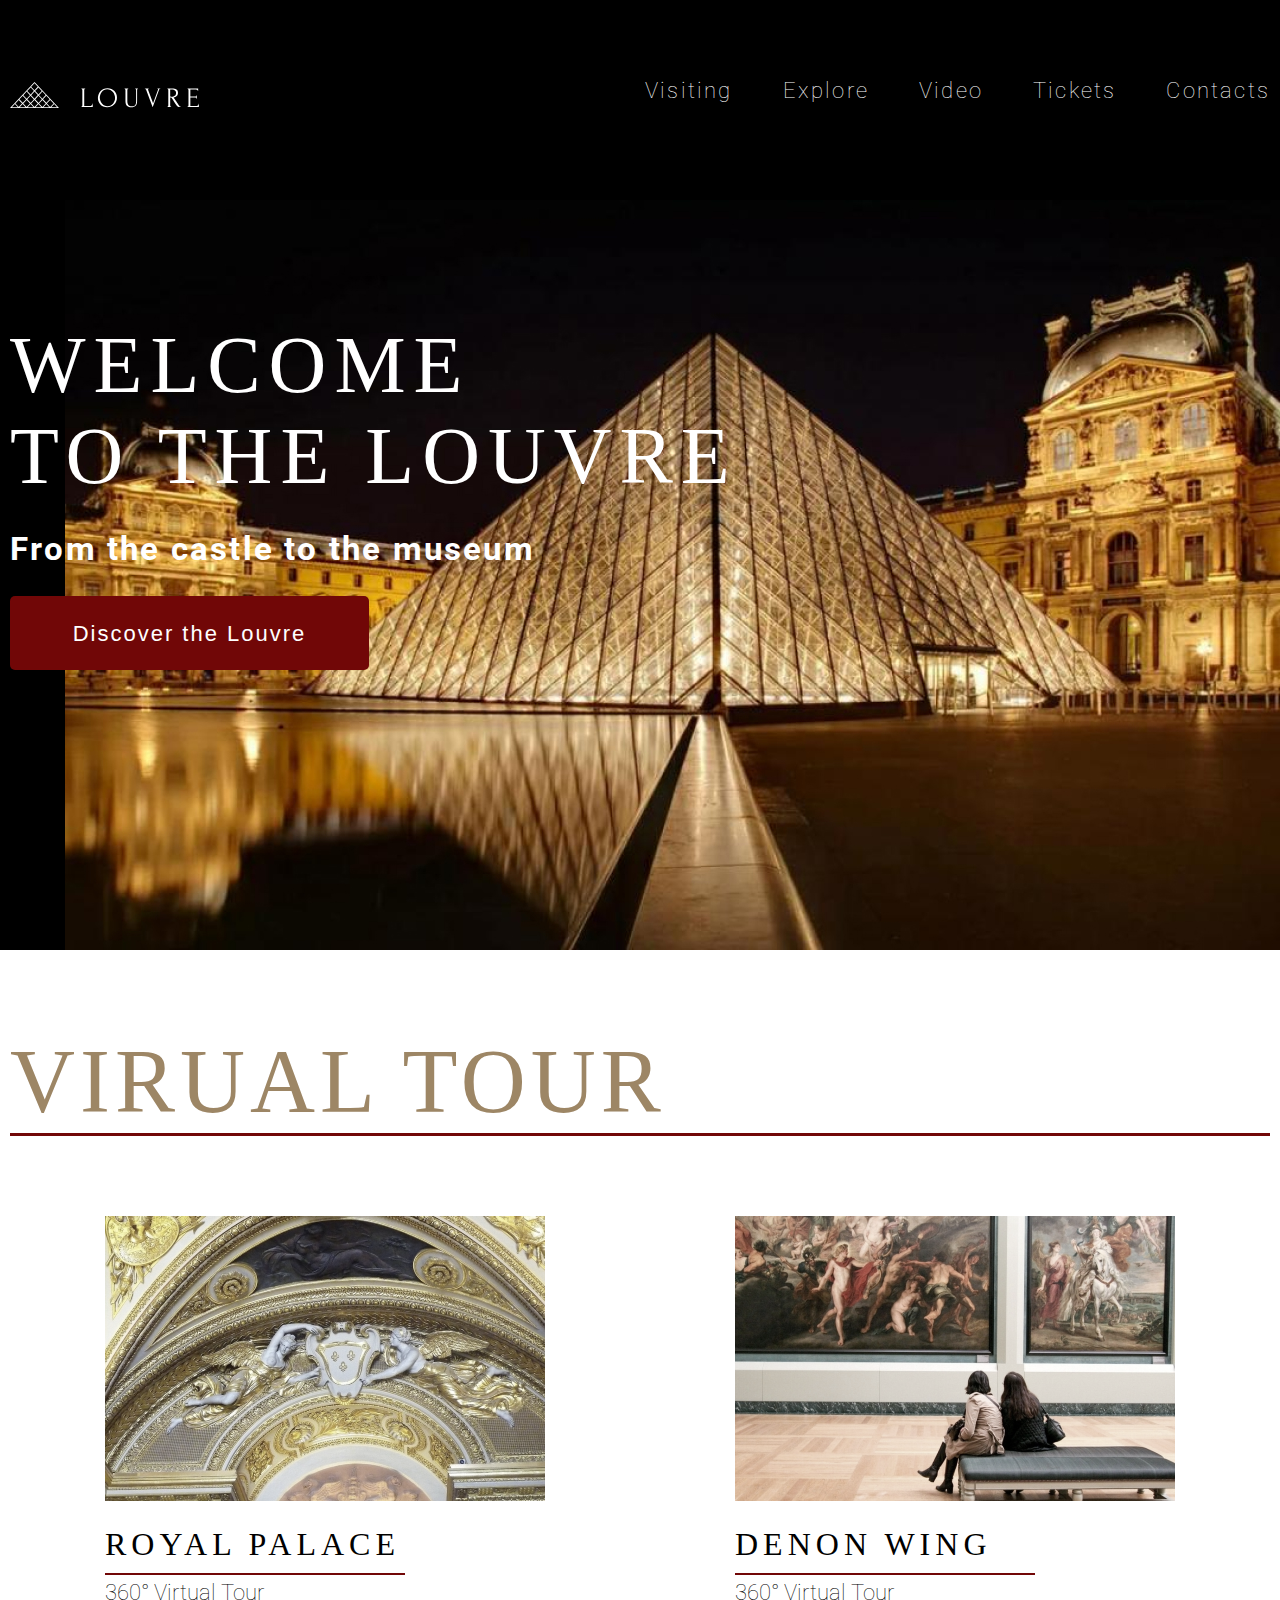
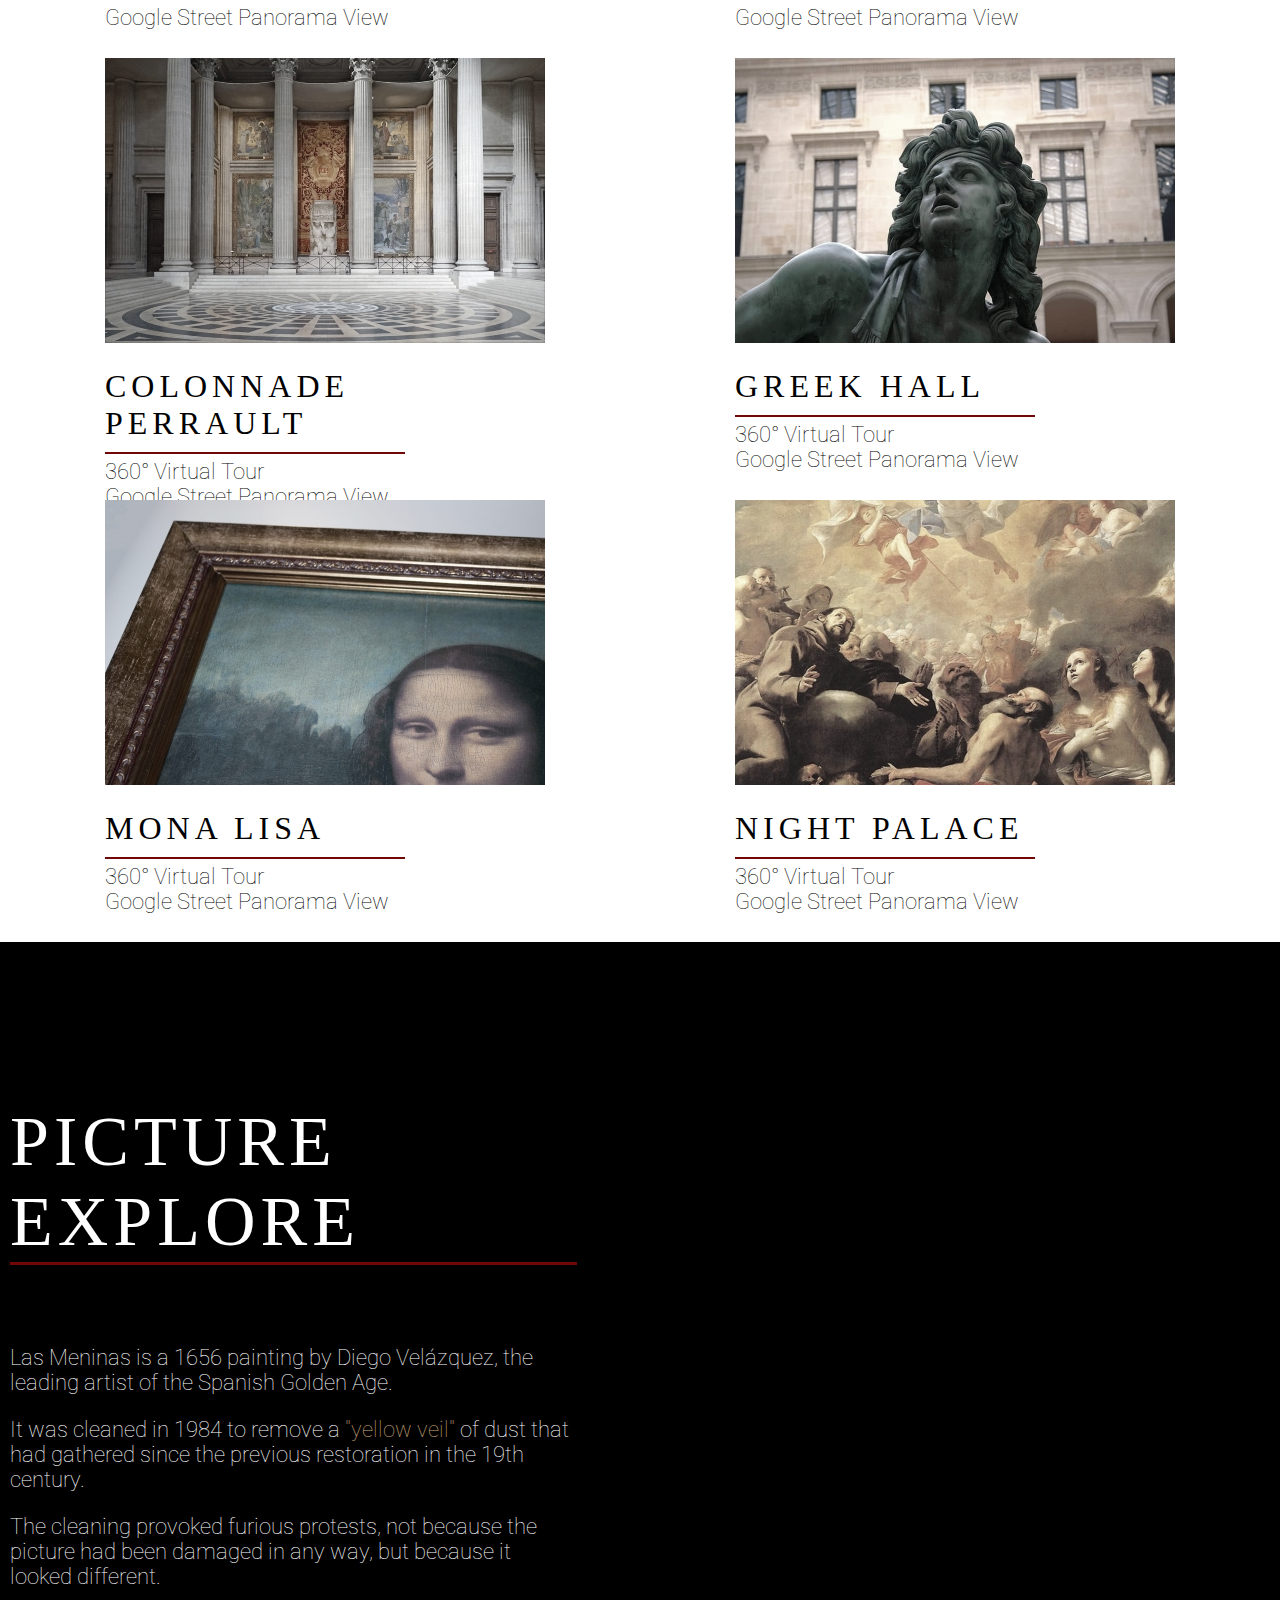
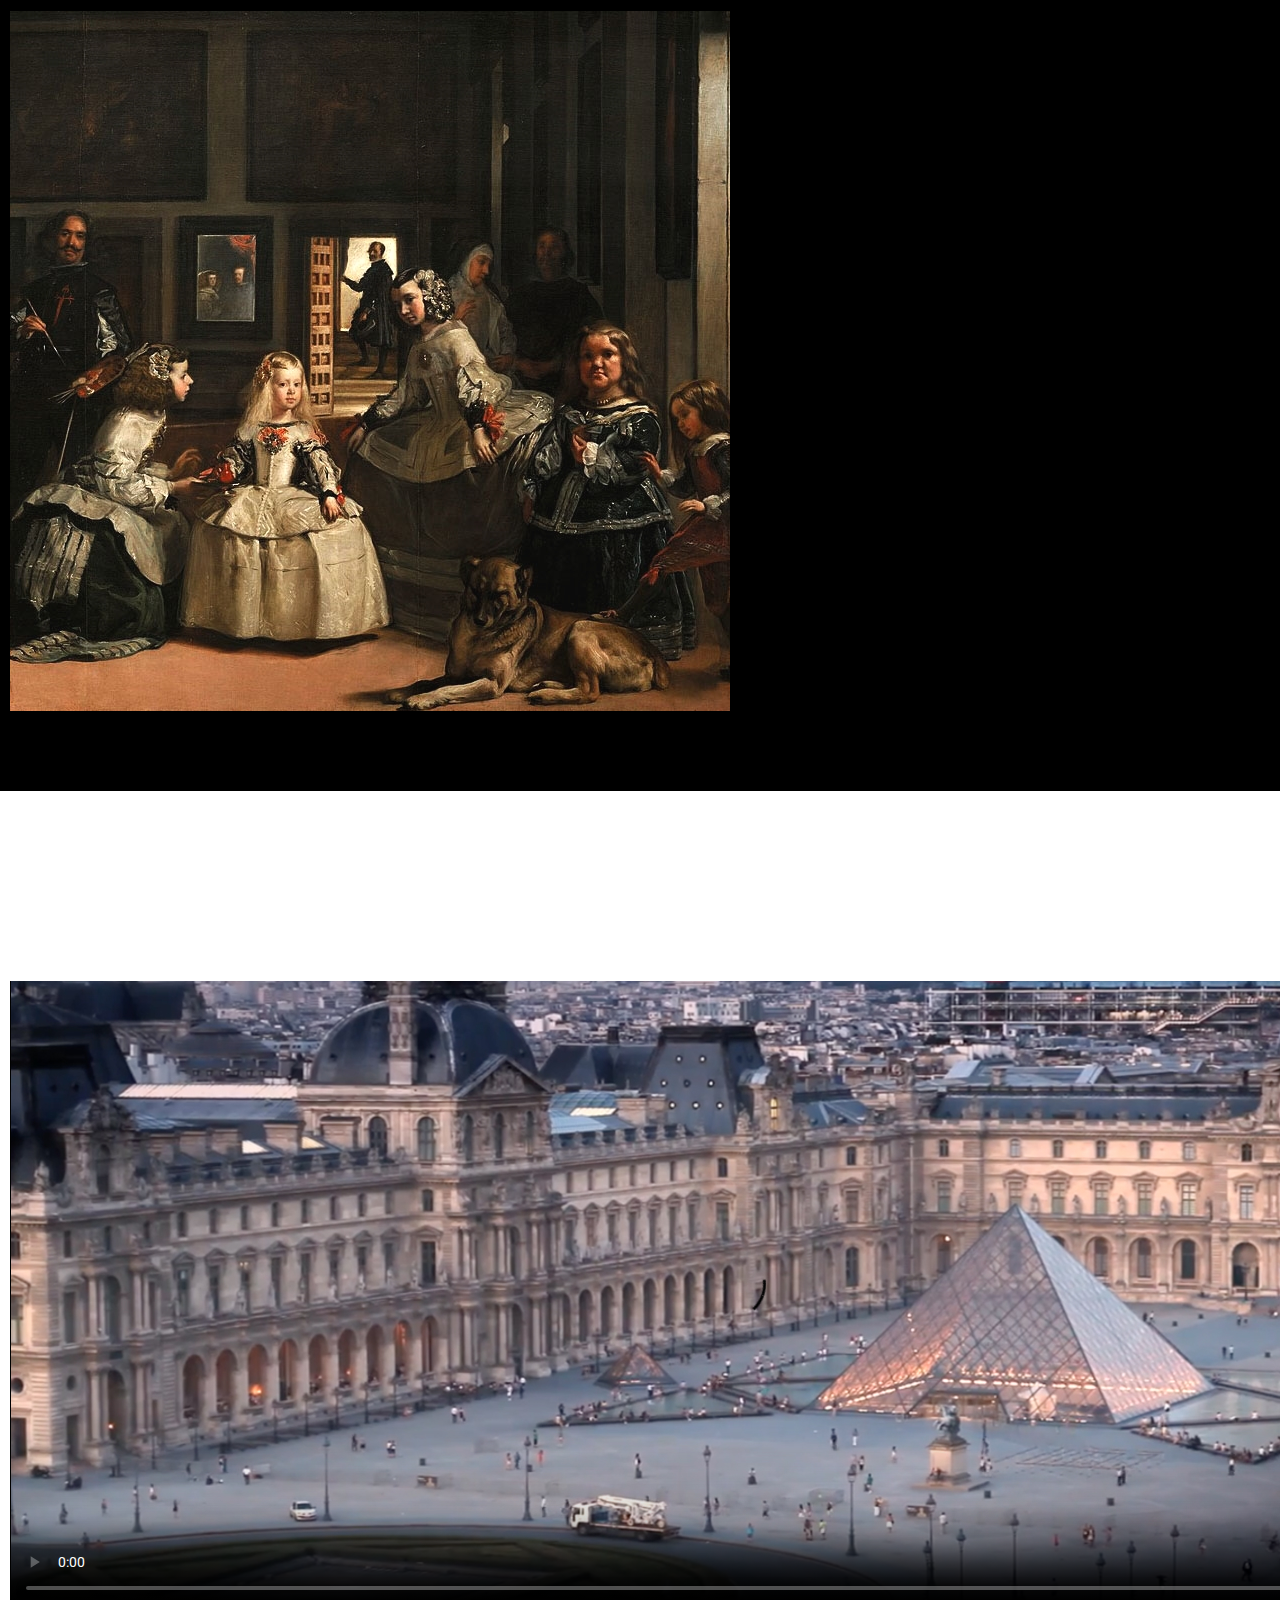
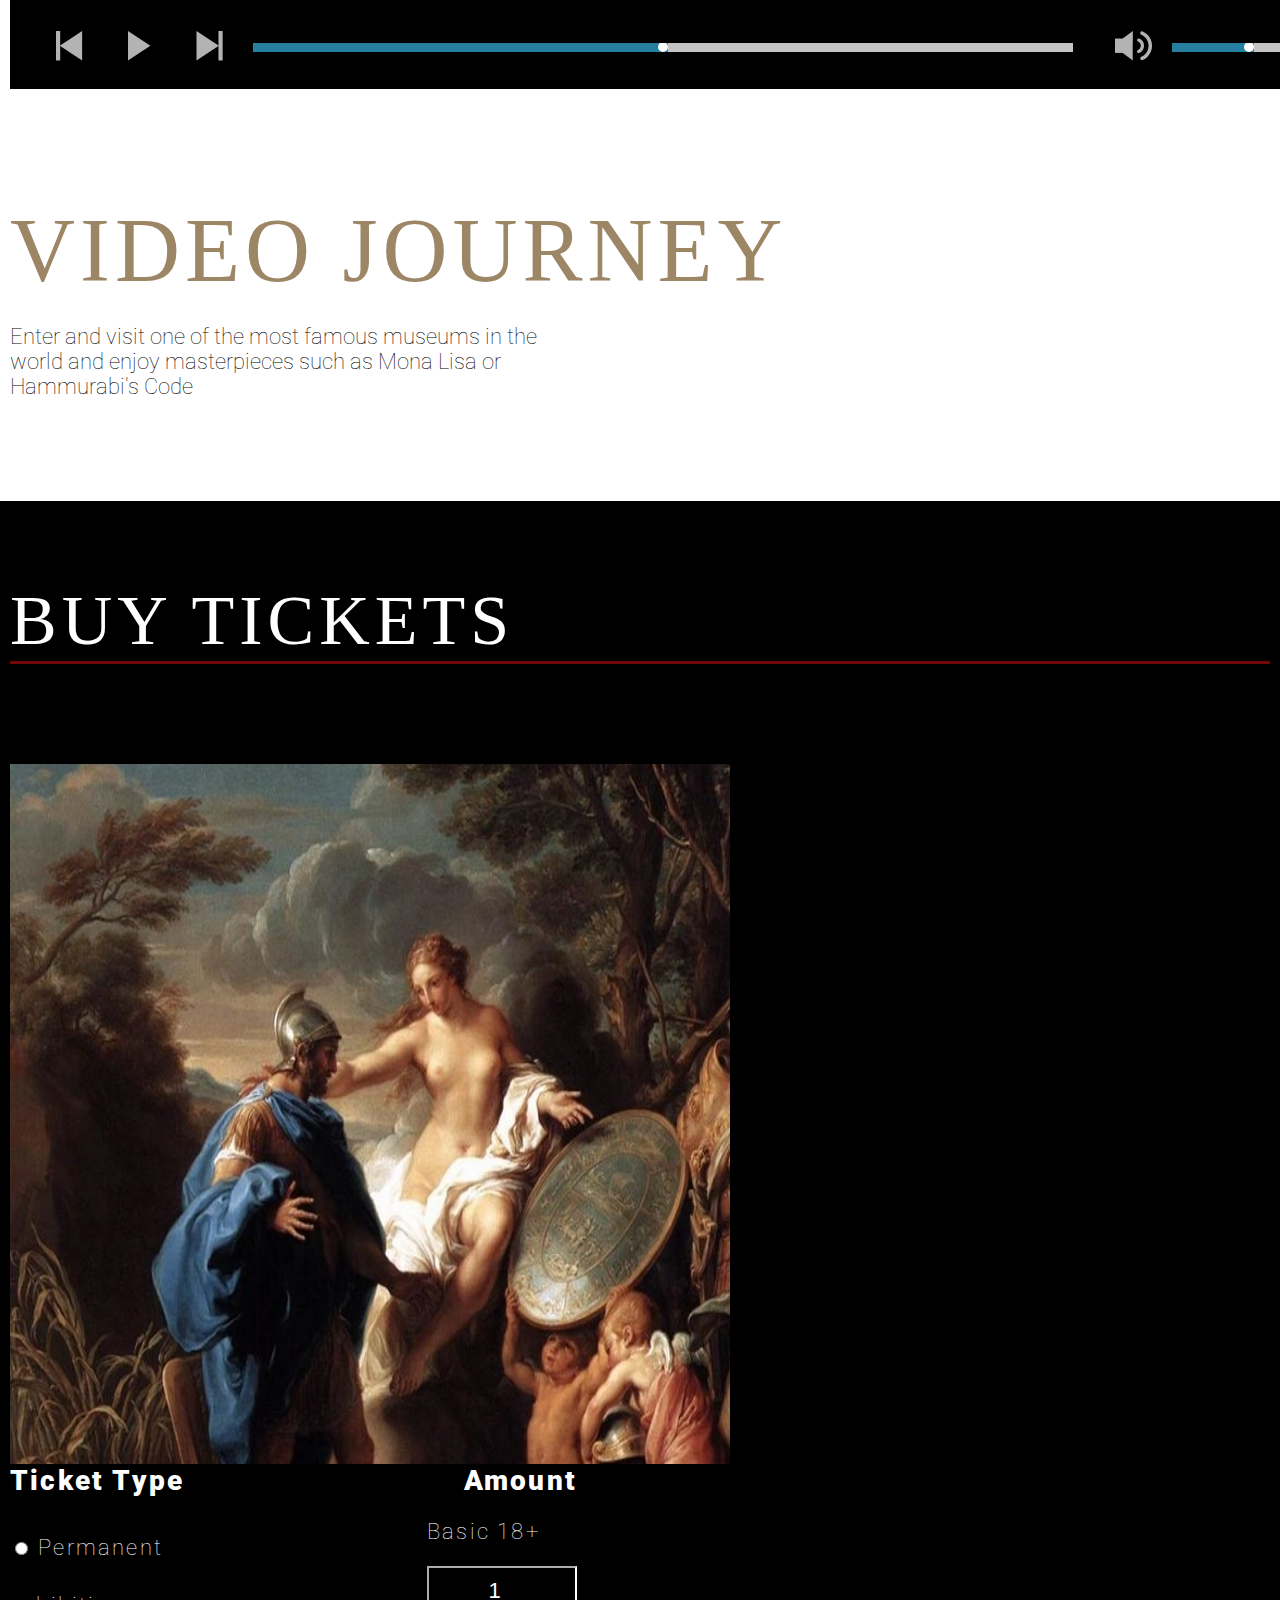
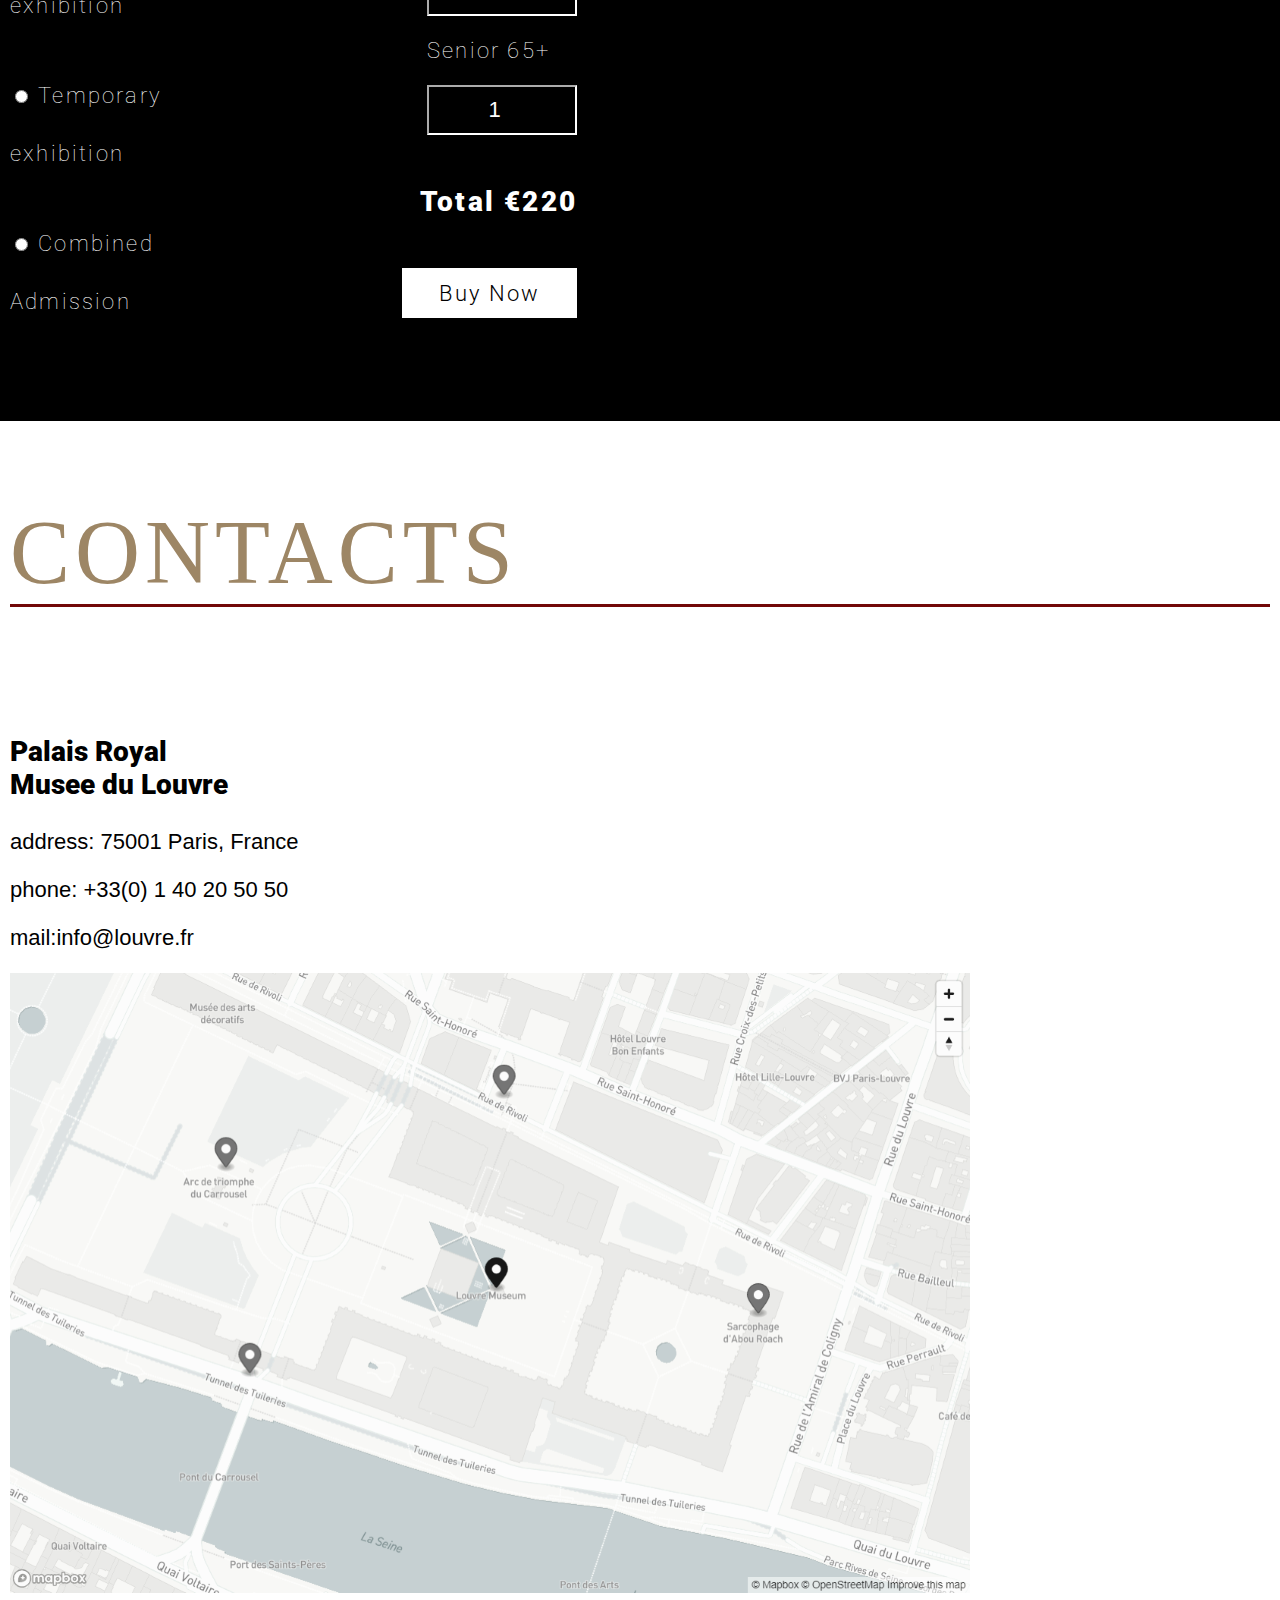
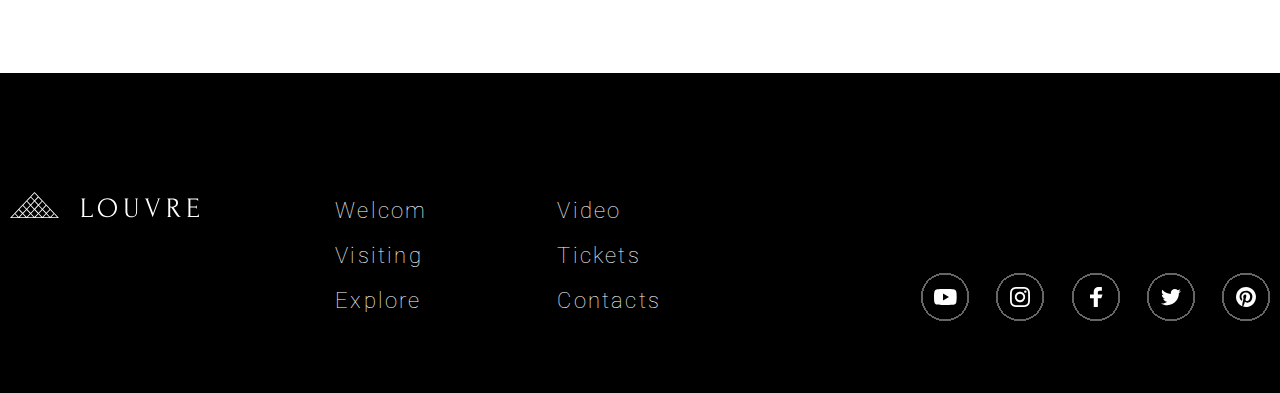
==== museum/index.html @ b45a1b7d "feat: add images, fonts" ====
<!DOCTYPE html>
<html lang="en">
<head>
    <meta charset="UTF-8">
    <meta http-equiv="X-UA-Compatible" content="IE=edge">
    <meta name="viewport" content="width=device-width, initial-scale=1.0">
    <title>Meseum</title>

    <link rel="icon" href="assets/favicon.ico">

    <link rel="stylesheet" href="style.css" />
    <link rel="preconnect" href="https://fonts.googleapis.com">
    <link rel="preconnect" href="https://fonts.gstatic.com" crossorigin>
    <link href="https://fonts.googleapis.com/css2?family=Roboto:wght@100;300;400;500;900&display=swap" rel="stylesheet">
    <link rel="preconnect" href="https://fonts.googleapis.com">
    <link rel="preconnect" href="https://fonts.gstatic.com" crossorigin>
    <link href="https://fonts.googleapis.com/css2?family=Roboto:ital,wght@0,700;1,100;1,300;1,400;1,500;1,700;1,900&display=swap" rel="stylesheet">
</head>
<body>
    <header id="header-id" class="header">
        <div class="container">
            <nav class="nav">
                <a class="navlink" href="#header-id"><img src="assets/svg/Logo.svg" alt="logo" width="195" height="50"></a>
                
                <div class="nav-in">
                    <a class="nav-link" href="#visiting-id">Visiting</a>
                    <a class="nav-link" href="#explore-id">Explore</a>
                    <a class="nav-link" href="#video-id">Video</a>
                    <a class="nav-link" href="#tickets-id">Tickets</a>
                    <a class="nav-link" href="#contacts-id">Contacts</a>
                </div>
                
            </nav>
                
            <section class="welcome">
                <h1>Welcome <br>to the louvre</h1>
                <h2>From the castle to the museum</h2>
                <a href="#visiting-id" class="welcome-btn">Discover the Louvre</a>
            </section>
        </div>
    </header>

      
    
    <section id="visiting-id" class="visiting">
        <div class="container">
            <div class="redline-wrapper">
                <h3>Virual tour</h3>
            </div>
            <div class="card-wrapper">
                <a class="card" href="#">
                    <img class="blur" src="assets/img/Rectangle1.jpg" alt="Rectangle" width="440" height="285">
                    <h4>royal palace</h4>
                    <div class="tour-wrapper">
                        <h5>360° Virtual Tour</h5>
                        <h5>Google Street Panorama View</h5>
                    </div>
                </a>

                <a class="card" href="#">
                    <img class="blur" src="assets/img/Rectangle2.jpg" alt="Rectangle" width="440" height="285">
                    <h4>Denon Wing</h4>
                    <div class="tour-wrapper">
                        <h5>360° Virtual Tour</h5>
                        <h5>Google Street Panorama View</h5>
                    </div>
                </a>

                <a class="card" href="#">
                    <img class="blur" src="assets/img/Rectangle3.jpg" alt="Rectangle" width="440" height="285">
                    <h4>Colonnade Perrault</h4>
                    <div class="tour-wrapper">
                        <h5>360° Virtual Tour</h5>
                        <h5>Google Street Panorama View</h5>
                    </div>
                </a>

                <a class="card" href="#">
                    <img class="blur" src="assets/img/Rectangle4.jpg" alt="Rectangle" width="440" height="285">
                    <h4>Greek hall</h4>
                    <div class="tour-wrapper">
                        <h5>360° Virtual Tour</h5>
                        <h5>Google Street Panorama View</h5>
                    </div>
                </a>

                <a class="card" href="#">
                    <img class="blur" src="assets/img/Rectangle5.jpg" alt="Rectangle" width="440" height="285">
                    <h4>Mona Lisa</h4>
                    <div class="tour-wrapper">
                        <h5>360° Virtual Tour</h5>
                        <h5>Google Street Panorama View</h5>
                    </div>
                </a>

                <a class="card" href="#">
                    <img class="blur" src="assets/img/Rectangle6.jpg" alt="Rectangle" width="440" height="285">
                    <h4>night palace</h4>
                    <div class="tour-wrapper">
                        <h5>360° Virtual Tour</h5>
                        <h5>Google Street Panorama View</h5>
                    </div>
                </a>
            </div>
        </div>
    </section>
    
    <section id="explore-id" class="explore">
        <h6 class="none">Picture explore</h6> 
        <div class="container">
            <div class="explore-wrapper">
                <article class="flex-el">
                    <div class="redline-wrapper">
                        <h6>Picture explore</h6>                                            
                    </div>
                    <div class="text-wrapper">
                        <p class="welcome-article size22">Las Meninas is a 1656 painting by Diego Velázquez, the leading artist of the Spanish Golden Age.</p>
                        <p class="welcome-article size22">It was cleaned in 1984 to remove a <span class="color-text">"yellow veil"</span> of dust that had gathered since the previous restoration in the 19th century.</p>
                        <p class="welcome-article size22">The cleaning provoked furious protests, not because the picture had been damaged in any way, but because it looked different.</p>                 
                    </div>    
                </article>           
                <img src="assets/img/pict1.png" alt="pict1" width="720" height="700">   
            </div>
        </div>
    </section>

    <section id="video-id" class="video">
        <div class="container">
            <div class="video-img-wrapper">
                <video class="video" src="assets/video/video.mp4" poster="assets/video/poster.png" controls></video>
                <div class="video-ctrl">
                    <button class="video-ctrl-btn"> 
                        <img  src="assets/svg/Frame-5.svg" alt="left" width="27" height="30">
                    </button>
                    <button class="video-ctrl-btn">
                        <img  src="assets/svg/Frame-6.svg" alt="play" width="23" height="30">
                    </button>
                    <button class="video-ctrl-btn">
                        <img  src="assets/svg/Frame-4.svg" alt="right" width="28" height="30">
                    </button>
                    <input type="range" id="volume1" name="volume" min="0" max="10">
                    <button class="video-ctrl-btn">
                        <img  src="assets/svg/Frame-2.svg" alt="sound" width="38" height="30">
                    </button>
                    <input type="range" id="volume2" name="volume" min="0" max="10">
                    <button class="video-ctrl-btn">
                        <img  src="assets/svg/Frame.svg" alt="fool screen" width="36" height="36">
                    </button>                    
                </div>                             
            </div>
            <div class="explore-wrapper">
                <h3>Video journey</h3>                                            
                <p class="welcome-article size22 black flex-el">Enter and visit one of the most famous museums in the world and enjoy masterpieces such as Mona Lisa or Hammurabi's Code</p>
            </div>
        </div>
    </section>
        
    <section id="tickets-id" class="tickets">
        <div class="container">
            <div class="redline-wrapper">
                <h6>Buy tickets</h6>                                            
            </div>
            <div class="explore-wrapper">
                <img src="assets/img/pict2.png" alt="pict2" width="720" height="700"> 
                <form class="flex-el ti-wrapper">
                    <div class="flex-el">
                        <p class="ti-title">Ticket Type</p>
                         
                        <p class="radio"><input type="radio" name="tkt" id="perm">
                        <label for="perm">Permanent exhibition</label></p>
                            
                        <p class="radio"><input type="radio" name="tkt" id="temp">
                        <label for="temp">Temporary exhibition</label></p>

                        <p class="radio"><input type="radio" name="tkt" id="comby">
                        <label for="comby">Combined Admission</label></p>
                    </div> 
                    <div>
                        <p class="ti-title-amount">Amount</p>
                        <div class="box-wrapper">
                            <div class="box-cont">
                                <p class="age">Basic 18+</p>
                                <p><input class="input-number" type="number" name="num1" min="1"  value="1"></p>
                                <p class="age"> Senior 65+</p>
                                <p><input class="input-number" type="number" name="num2" min="1"  value="1"></p>
                            </div>
                        </div>
                        <p class="ti-title-total">Total €220</p>
                        
                        <a class="buy-btn">Buy Now</a>
                    </div>                     
                </form> 
            </div>
        </div>
    </section>
        
    <section id="contacts-id" class="contacts">
        <div class="container">
            <div class="redline-wrapper">
                <h3>Contacts</h3>
            </div>
            <div class="explore-wrapper">
                <div class="address">                                   
                    <pre class="address-title">Palais Royal
Musee du Louvre</pre>
                    <p class="address-text">address: 75001 Paris, France</p>
                    <p class="address-text">phone: +33(0) 1 40 20 50 50</p>
                    <p class="address-text">mail:info@louvre.fr</p>
                </div>  
                <img src="assets/img/map.png" alt="map" width="960" height="620"> 
            </div>
        </div>
    </section>

    <footer class="footer">
        <div class="container">
            <nav class="footer-flex">
                
                <a class="navlink" href="#header-id"><img src="assets/svg/Logo.svg" alt="logo"></a>
                
                <div class="nav-footer">
                    <a class="nav-link" href="#header-id">Welcom</a>
                    <a class="nav-link" href="#visiting-id">Visiting</a>
                    <a class="nav-link" href="#explore-id">Explore</a>
                </div>
                <div class="nav-footer">
                    <a class="nav-link" href="#video-id">Video</a>
                    <a class="nav-link" href="#tickets-id">Tickets</a>
                    <a class="nav-link" href="#contacts-id">Contacts</a>
                </div>
                <div class="social">
                    <a class="soсial-img" href="#"><img src="assets/svg/Youtube.svg" alt="Youtube"> 
                        <div class="golden"></div></a>
                    <a class="soсial-img" href="#"><img src="assets/svg/Instagram.svg" alt="Instagram">
                        <div class="golden"></div></a>
                    <a class="soсial-img" href="#"><img src="assets/svg/Facebook.svg" alt="Facebook">
                        <div class="golden"></div></a>
                    <a class="soсial-img" href="#"><img src="assets/svg/Twitter.svg" alt="Twitter">
                        <div class="golden"></div></a>
                    <a class="soсial-img" href="#"><img src="assets/svg/Pinterest.svg" alt="Pinterest">
                        <div class="golden"></div></a>
                </div>
            </nav>
        </div>
    </footer>
</body>
</html>
---- museum/style.css ----
* {
    box-sizing: border-box;
    scroll-behavior: smooth;
}

body{    
    max-width: 1920px;
    font-family: 'Roboto', arial;
    font-weight: 100;
    font-size: 22px;
    margin: 0 auto;
    letter-spacing: 0.1em;
}
.header{
    height: 950px;
    text-align: center;
    background-color: black;
    background-image: url(assets/img/background.jpg);
    background-position: right bottom;
    background-repeat: no-repeat;
    color: rgb(255, 255, 255);      
}
.container{
    max-width: 1440px;
    margin: 0px auto;
    padding: 0px 10px;
}
.nav {
    height: 200px;
    display: flex;
    flex-wrap: wrap;
    justify-content: space-between;
    align-items: center;
    background-color: black;
}
.nav-in {
    max-width: 720px;
    display: flex;
    flex-wrap: wrap;
    justify-content: space-between;    
}
.nav-link {
    text-decoration: none;
    font-family: 'Roboto', cursive;
    font-weight: 100;
    font-size: 22px;
    color:white;
    padding-bottom: 20px;
    padding-left: 50px;
}
.nav-link:hover, .nav-link:active {
    color:#9D8665;
}
.welcome{
    text-align: left;
    margin-top: 120px;
}
h1 {
    font-family: 'Forum', cursive;
    text-transform: uppercase;
    font-size: 80px;
    font-weight: 100;
    margin: 0;
    letter-spacing: 0.1em;
}
.h2{
    margin: 20px 0px 70px 0px;
    font-family: 'Roboto';
    font-weight: bolder ;
    font-size: 28px;
    
}
.welcome-btn{
    display: block;
    width: 359px;
    height: 74px;
    padding-top: 25px;
    background-color: #710707;
    border-radius: 5px;
    text-decoration: none;
    text-align: center;
    font-family: 'Roboto Thin', arial;
    font-weight: 100;
    font-size: 22px;
    color:white;
    letter-spacing: 2px;
}
.welcome-btn, .buy-btn, .card {
    transition: all 0.6s linear;
}
.welcome-btn:hover, .buy-btn:hover {
    background-color: #9D8665;
    cursor: pointer;
    transform: scale(1.05);
}

.visiting, .video, .contacts{
    padding-top: 80px;
    background-color: #fff;
}
.redline-wrapper{
    margin-bottom: 20px;
    border-bottom: solid #710707 3px;
}
h3 {
    font-family: 'Forum', cursive;
    text-transform: uppercase;
    font-size: 90px;
    font-weight: 100;
    margin: 0;
    letter-spacing: 5px;
    color:#9D8665;
 }

.card-wrapper{
    width: 100%;
    margin-top: 80px;
    display: flex;
    flex-wrap: wrap;
    justify-content: space-around;
    align-items: center;
}
.card{
    display: block;
    width: 440px;
    height: 422px;
    margin-bottom: 20px;
    text-decoration: none;
    
}
.card:hover .tour-wrapper{
    width: 100%;
}
.blur{
    filter: grayscale(.5);
}
.card:hover .blur{
    filter: grayscale(0);
}
h4{
    font-family: 'Forum', cursive;
    font-weight: 100;
    text-transform: uppercase;
    font-size: 32px;
    margin: 0;
    padding-top: 20px;
    padding-bottom: 10px;
    letter-spacing: 5px;
    color:#000000;
}
.tour-wrapper{
    width: 300px;
    border-top: solid #710707 2px;
    padding-top: 5px;
    transition: all 1s linear;
}
h5{
    font-family: 'Roboto', cursive;
    font-weight: 100;
    font-size: 22px;
    margin: 0;
    letter-spacing: 0px;
    color: black;
}
.explore, .tickets, .footer{
    padding-top: 80px;
    background: black;
    color: white;
}
.explore-wrapper{
    width: 100%;
    padding-top: 80px;
    padding-bottom: 80px;
    display: flex;
    flex-wrap: wrap;
    justify-content: space-between;
    align-items: flex-start;    
}
h6 {
    font-family: 'Forum', cursive;
    text-transform: uppercase;
    font-size: 70px;
    font-weight: 100;
    margin: 0;
    letter-spacing: 5px;
    color:white;
    }
.none{
    display: none;
}
.flex-el{
    width: 45%;
}
.text-wrapper{
    margin-top: 80px;
}
.color-text{
    color:#CAAA7D;
}
.size22{
    font-size: 22px;
    letter-spacing: 0;
}
.black{
    color: black;
}
.video-img-wrapper{
    padding: 30px 0px;
}
.video-ctrl{
    display: flex;
    flex-wrap: wrap;
    justify-content: space-between;
    align-items: center;
    padding: 0px 40px;
    width: 1440px;
    height: 84px;
    margin-top:-10px;
    
    background-color: black;    
}
.video-ctrl-btn{
    background-color: black;
    border-width: 0;
    opacity: 100%;
    transition: all 0.4s linear;
}
.video-ctrl-btn:hover{
    opacity: 60%;
}
.video-ctrl-btn:active{
    opacity: 30%;
}
#volume1 {
    width: 820px;
    margin-left: -10px;
}
#volume2 {
    width: 155px;
    margin-left: -20px;
}
.input-number {
    width: 150px;
    height: 50px;
    display: inline-block;
    text-align:  center;
    appearance: auto;
    color: white;
    background-color: inherit;
    cursor: text;
    margin: 0em;
    font: 400 22px Arial;
    padding: 1px 2px;
    border-width: 2px;
    
    border-color: rgb(255, 255, 255);
    border-image: initial;
}
.ti-title{
    text-align: left;
    font-weight: 900;
    font-size: 28px;
    margin:0;
}
.ti-wrapper{
    
    display: flex;
    flex-wrap: wrap;
    justify-content: space-between;
    align-items: flex-start;    
}

.radio{
    color: white;
    font-family: 'Roboto', arial;
    font-weight: 100;
    font-size: 22px;
    margin-bottom: 10px;
    display: inline-block;
	border-radius: 20px;
	position: relative;
	
	line-height: 58px;
	user-select: none;
}
.ti-title-amount{
    text-align: right;
    font-weight: 900;
    font-size: 28px;
    margin:0;     
}
.box-wrapper{
    padding-left:25px;
}
.box-cont{
    text-align: left;
    width: 150px;
    margin: 0;
}
.age{
    font-family: 'Roboto', arial;
    font-weight: 100;
    font-size: 22px;
}
.box-ti{
    border:rgb(255, 255, 255) solid 2px;
    display: flex;
    flex-wrap: wrap;
    justify-content: space-between;
    align-items: baseline; 
}
.boldy{
    padding: 5px 10px;
    font-family: 'Roboto', arial;
    font-weight: 200;
    font-size: 32px;
}
.thin1{
    padding: 5px 10px;
    font-family: 'Roboto', arial;
    font-weight: 100;
    font-size: 22px;
}
.buy-btn{
    display: inline-block;
    width: 175px;
    height: 50px;
    background-color: white;
    text-align: center;
    padding-top: 13px;
    font-family: 'Roboto', arial;
    font-weight: 300;
    font-size: 22px;
    color:black;
}
.ti-title-total{
    text-align: right;
    font-weight: 900;
    font-size: 28px;
    margin: 50px 0px;
}
.address{
    width: 30%;
}
.address-title{
    font-family: 'Roboto', arial;
    font-weight: 900;
    font-size: 28px;
    letter-spacing: 0;
    
}
.address-text{
    font-family: 'Roboto light', arial;
    font-weight: 200;
    font-size: 22px;
    letter-spacing: 0;
}
.footer-flex{
    padding: 30px 0px 60px;
    display: flex;
    flex-wrap: wrap;
    justify-content: space-between;    
}
.nav-footer {
    display: flex;
    flex-wrap: wrap;
    flex-direction: column;
    padding-top: 15px;  
    scroll-behavior: smooth;    
}
.social{
    padding-top: 90px; 
    padding-left: 160px;  
    margin-bottom: 0; 
}
.soсial-img{
    display: inline-block;
    position: relative;
    padding-left: 20px;
    margin-bottom: 0; 
}


.golden{
    position: absolute;
    top: 0;
    right:0;
    width: 48px;
    height: 48px;
    border-radius: 24px;
    background-color:#ffd700;
    z-index: 999;
    display: none;
}
.soсial-img:hover .golden{
    display: block;
    opacity: 0.2;
}
 

/*input type="range" design*/
input[type='range'] {                /*цвет непройдено*/           
    overflow: hidden;
    width: 80px;
    appearance: none;
    background-color: #C4C4C4;
  }
input[type='range']::-webkit-slider-runnable-track { /*высота полосы прокрутки*/
    height: 10px;
    appearance: none;
    margin-top: -1px;
  }
input[type='range']::-webkit-slider-thumb {
    width: 10px;
    appearance: none;
    height: 10px;
    border-radius: 5px;
    cursor: ew-resize;
    background: #ffffff;                    /*точка*/
    box-shadow: -410px 0 0 410px #24809E;   /*хвост точки половина длины полосы устанавивается*/
  }
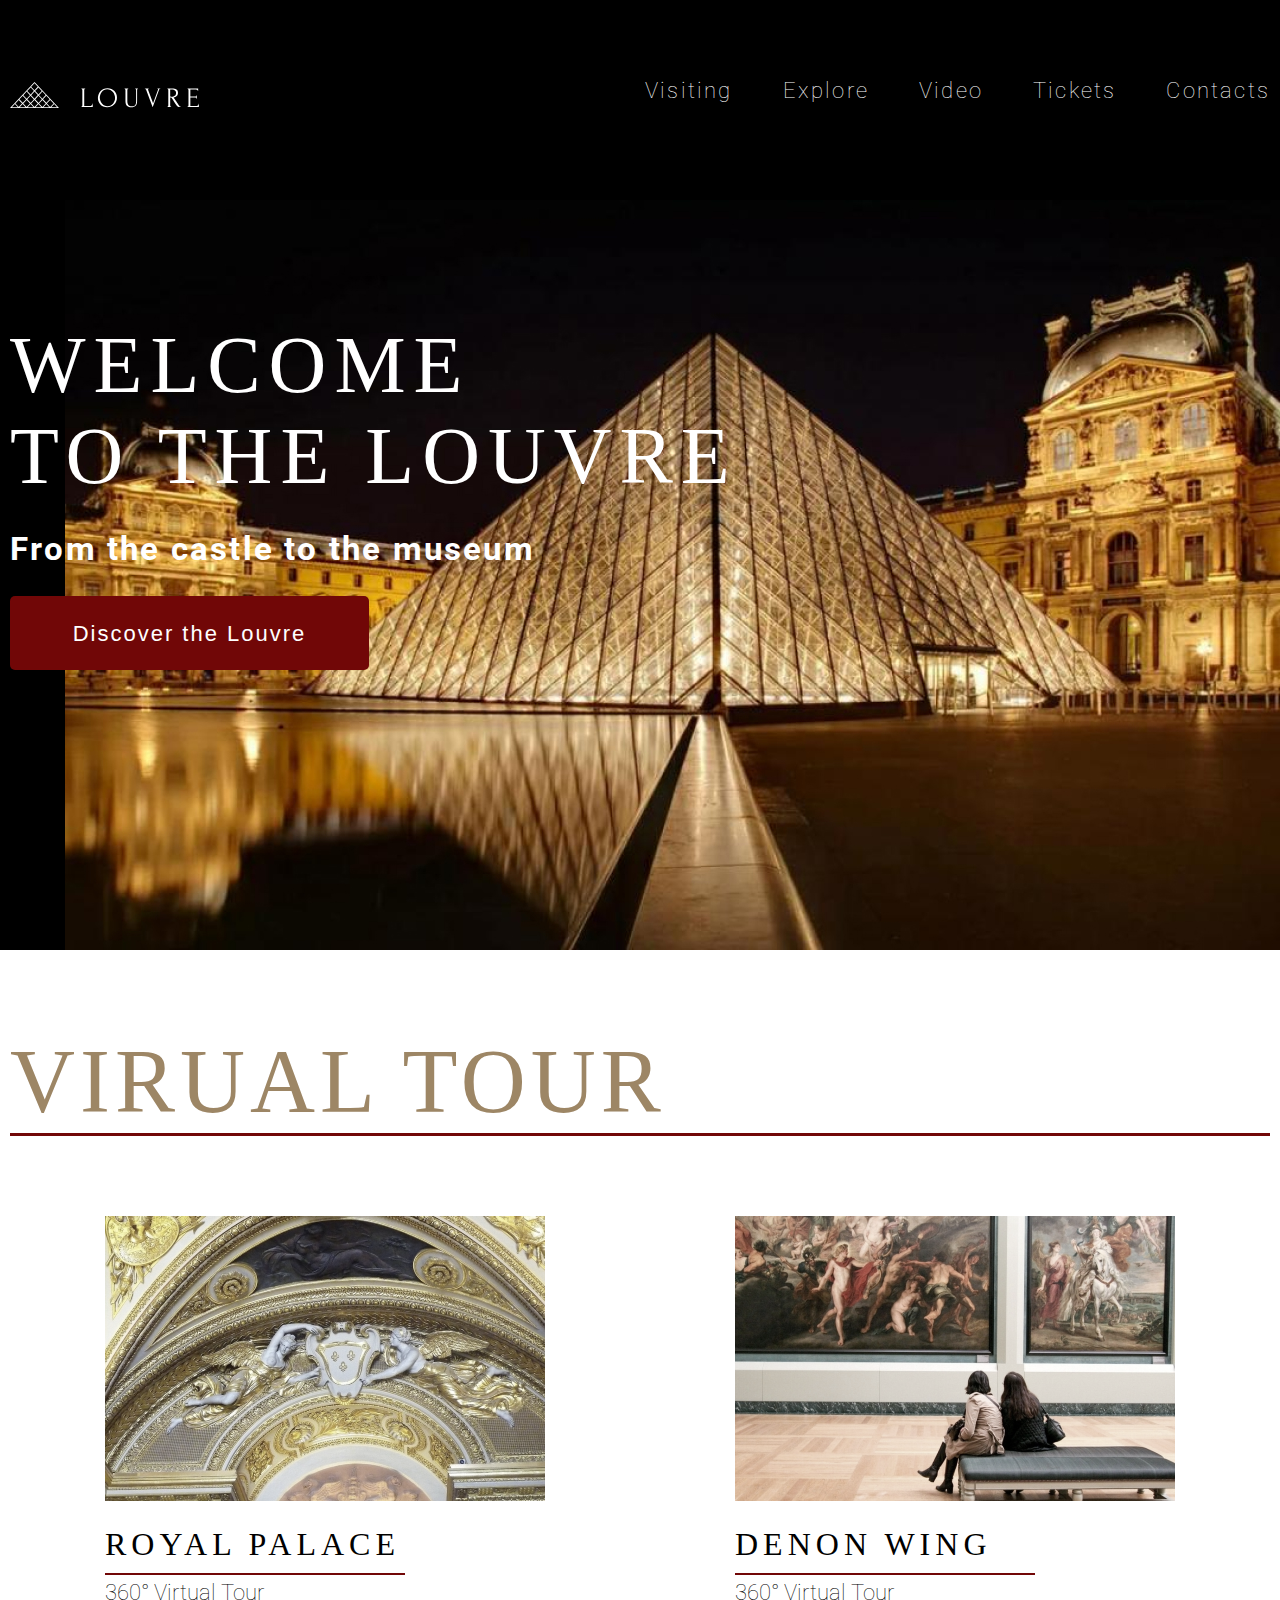
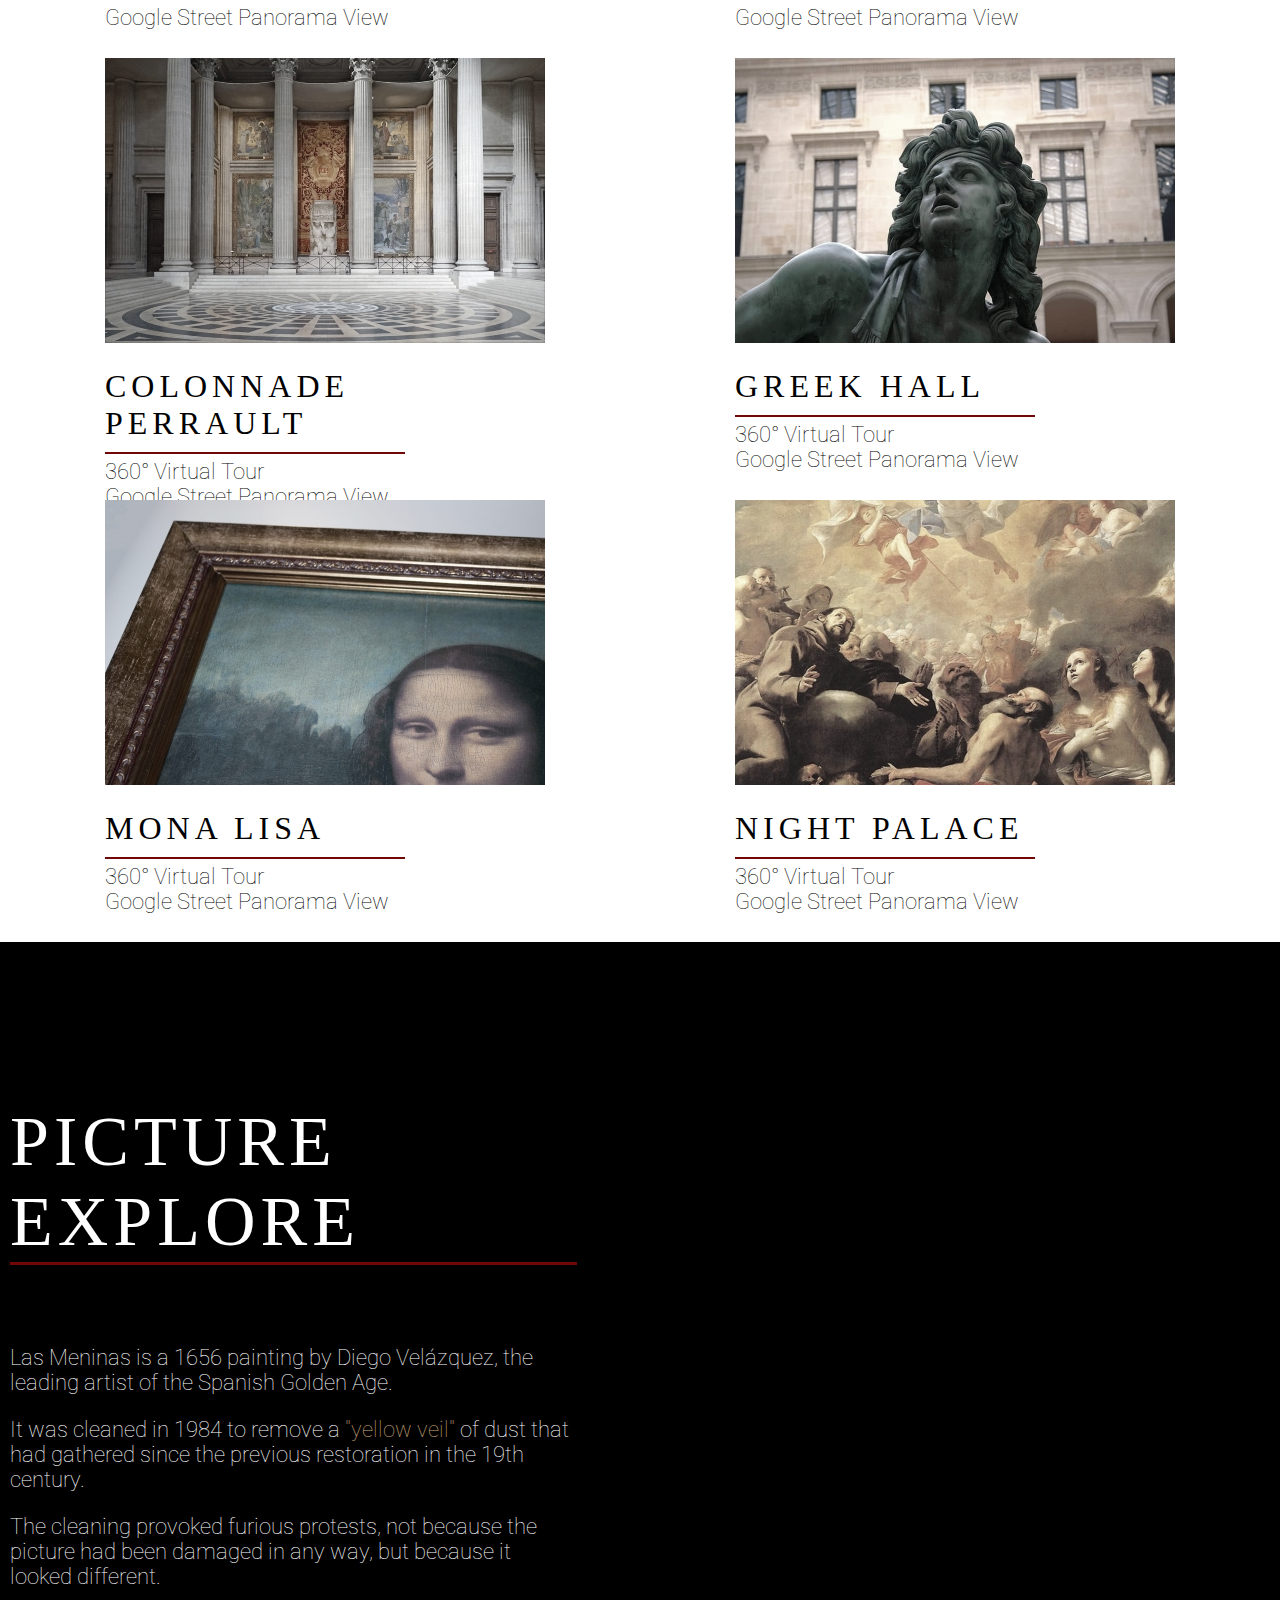
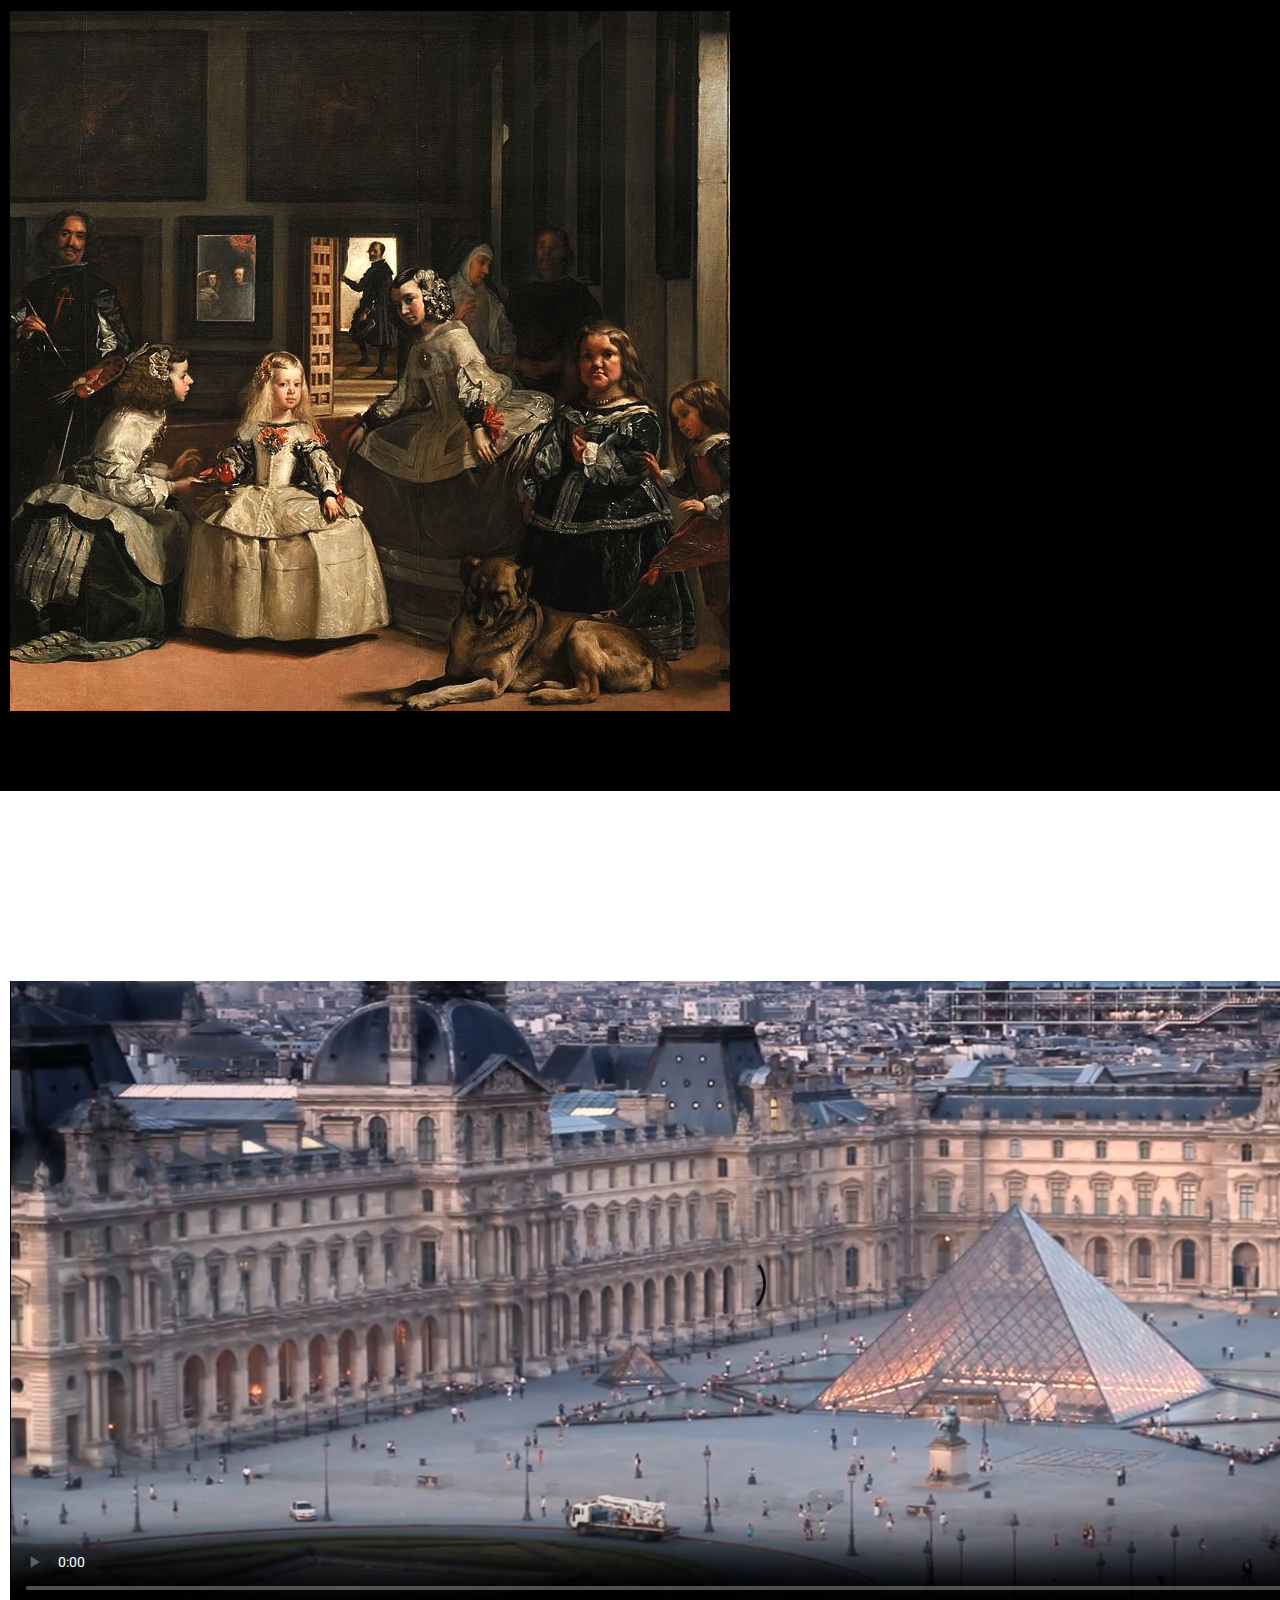
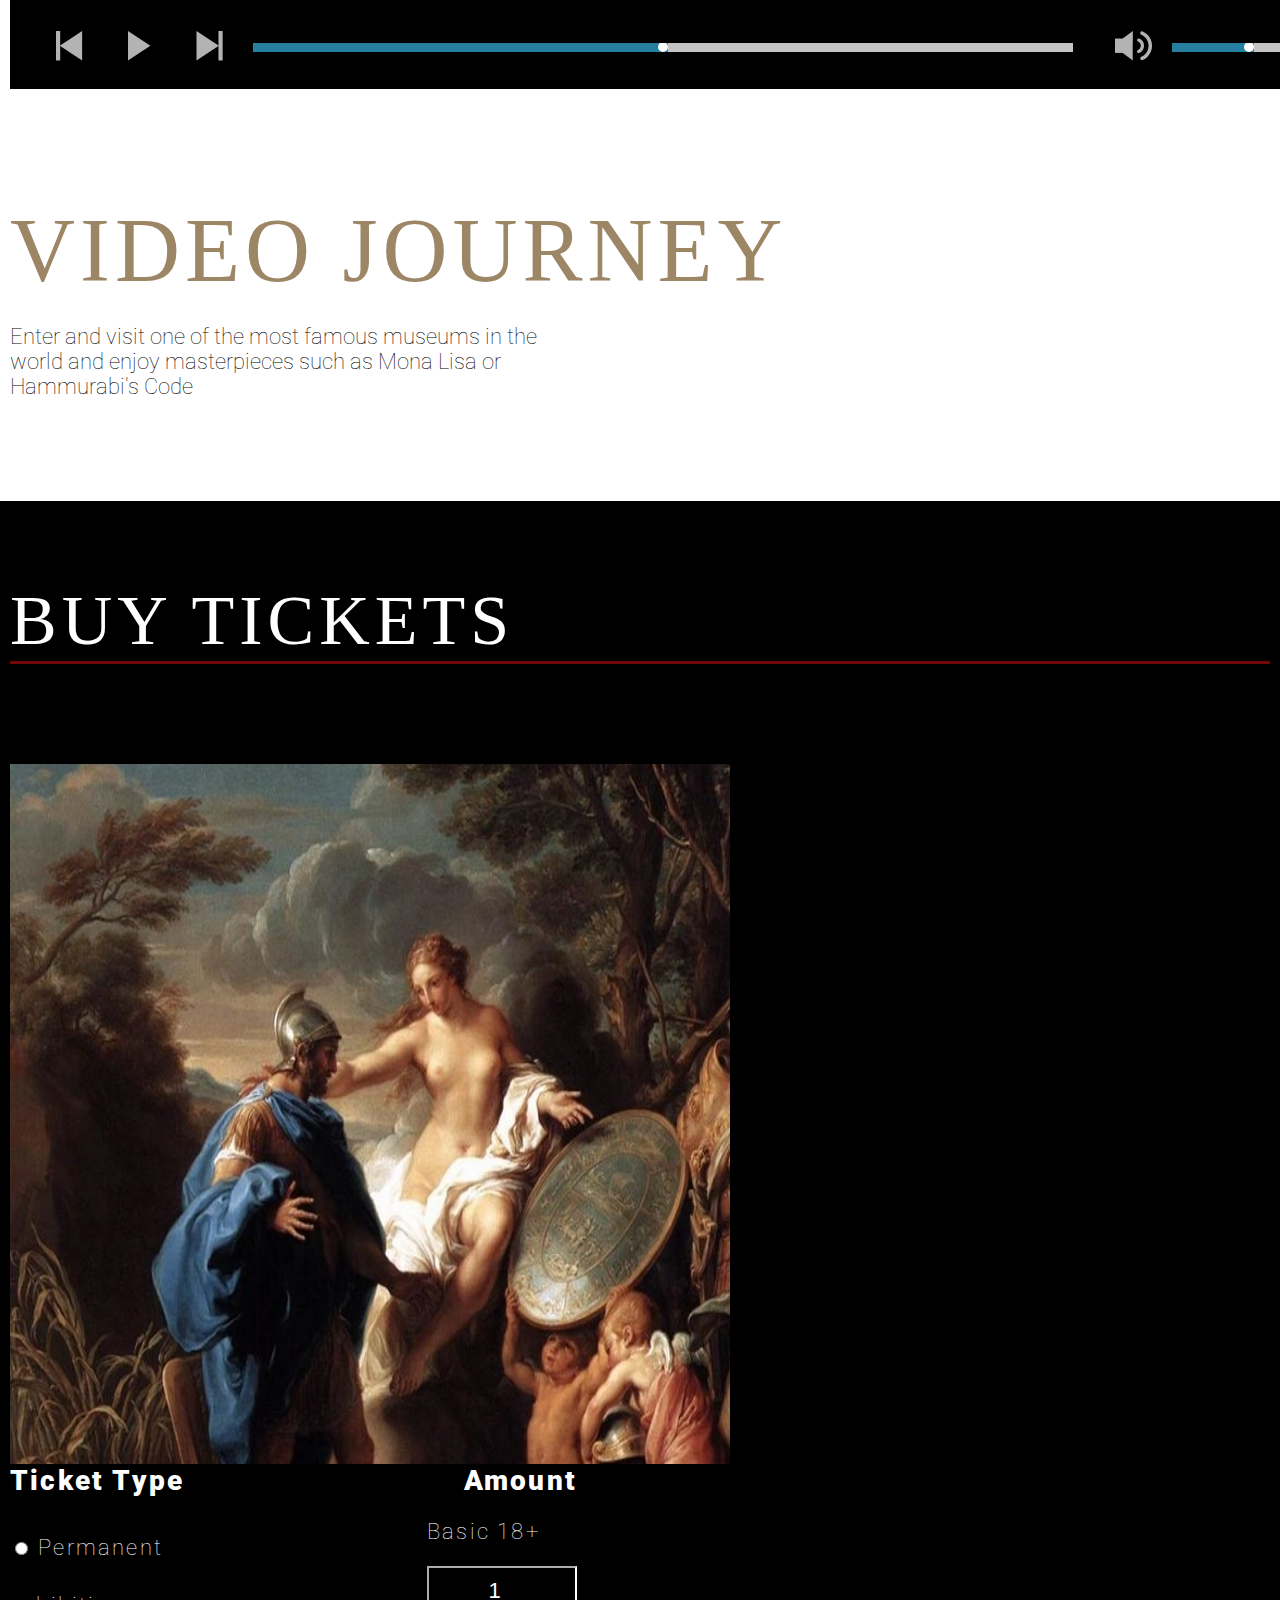
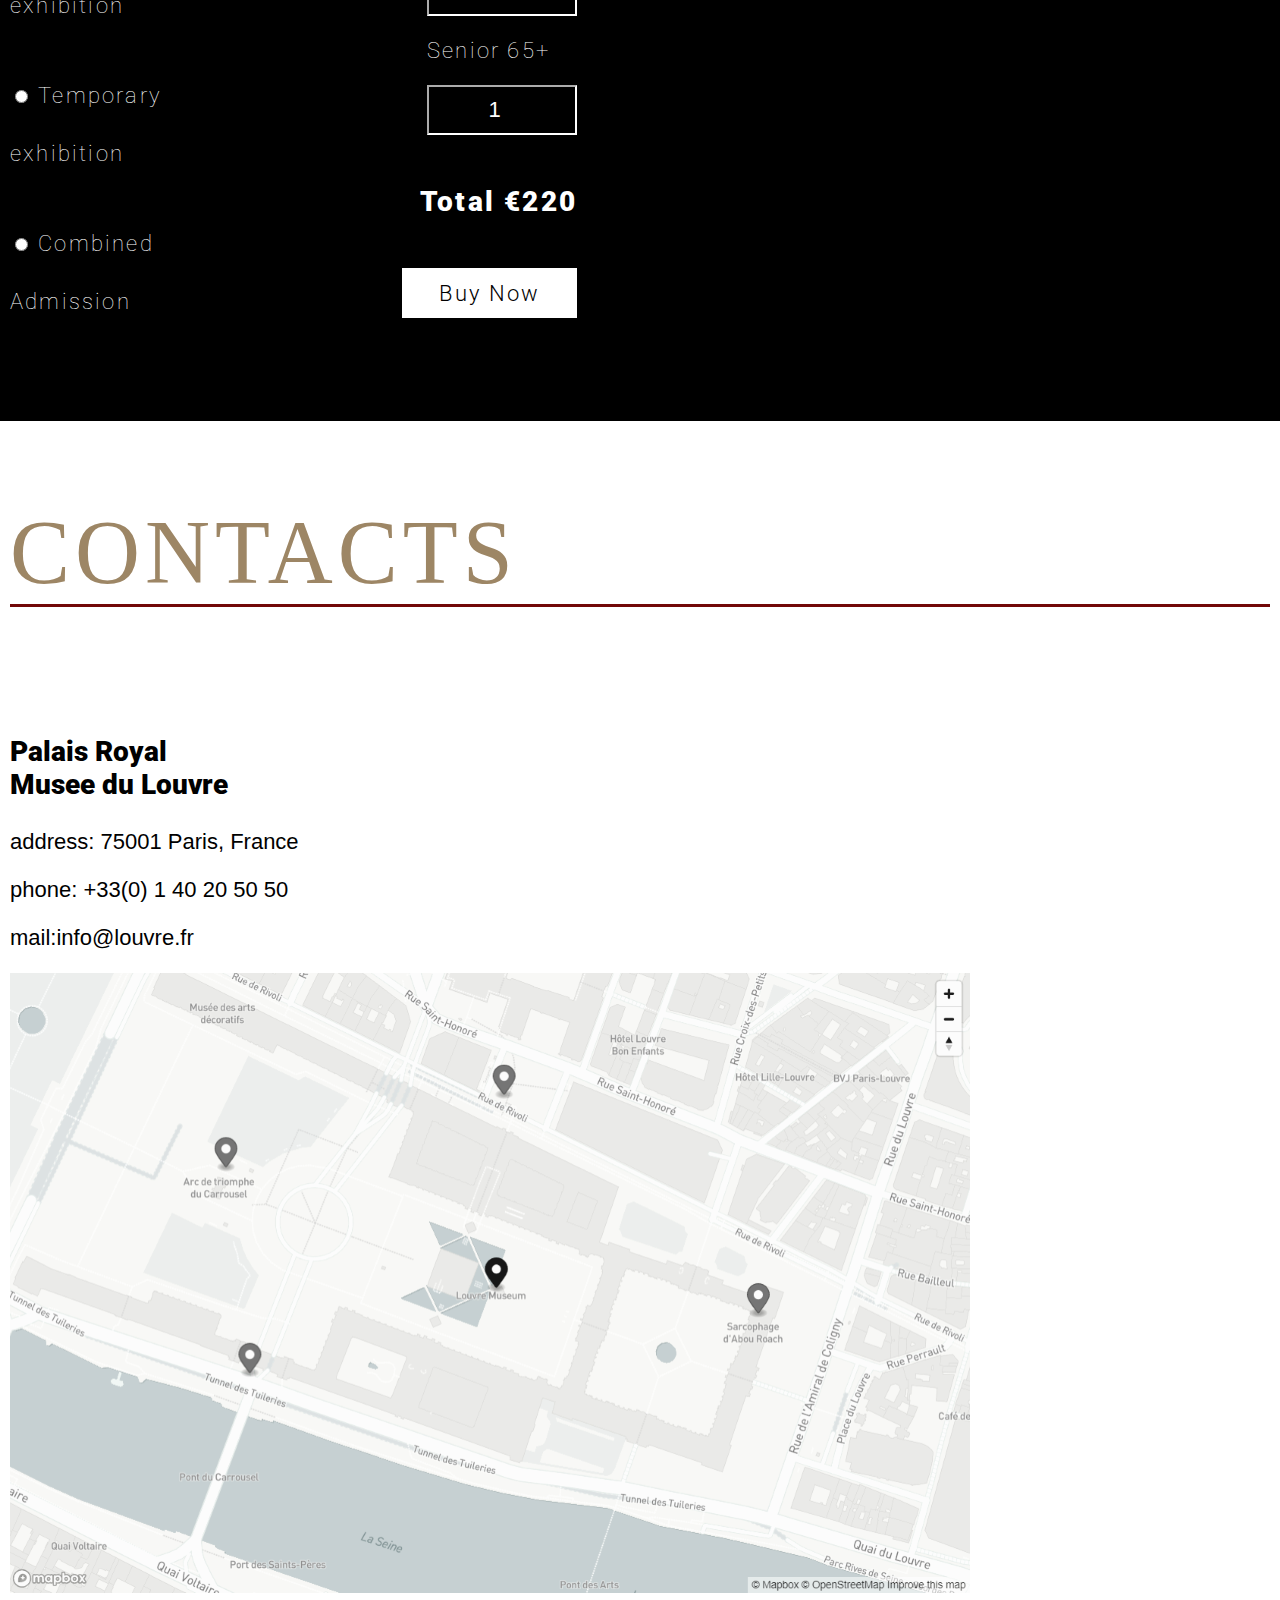
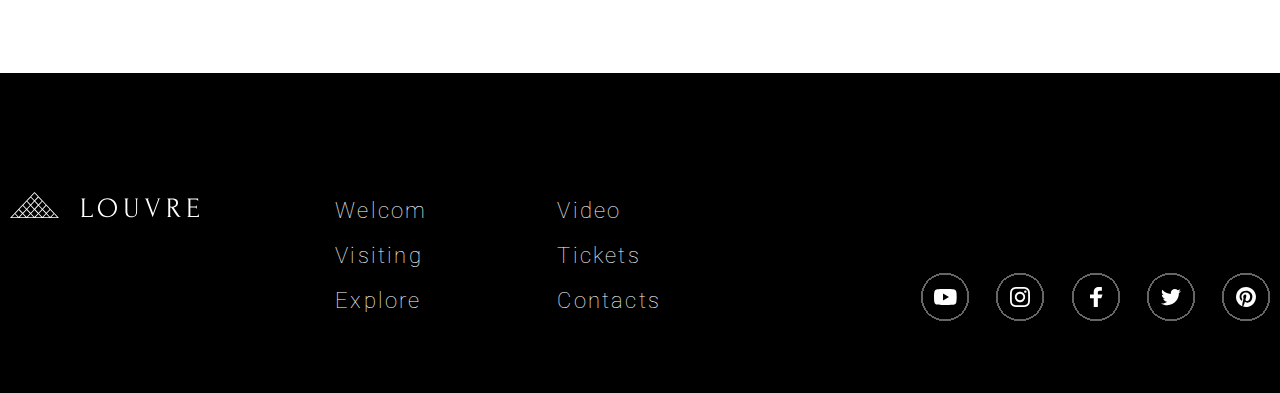
==== commit 1e0e596c: "fix: sintax errors" ====
--- a/museum/index.html
+++ b/museum/index.html
@@ -5,7 +5,7 @@
     <meta charset="UTF-8">
     <meta http-equiv="X-UA-Compatible" content="IE=edge">
     <meta name="viewport" content="width=device-width, initial-scale=1.0">
-    <title>Meseum</title>
+    <title>Museum</title>
 
     <link rel="icon" href="assets/favicon.ico">
 
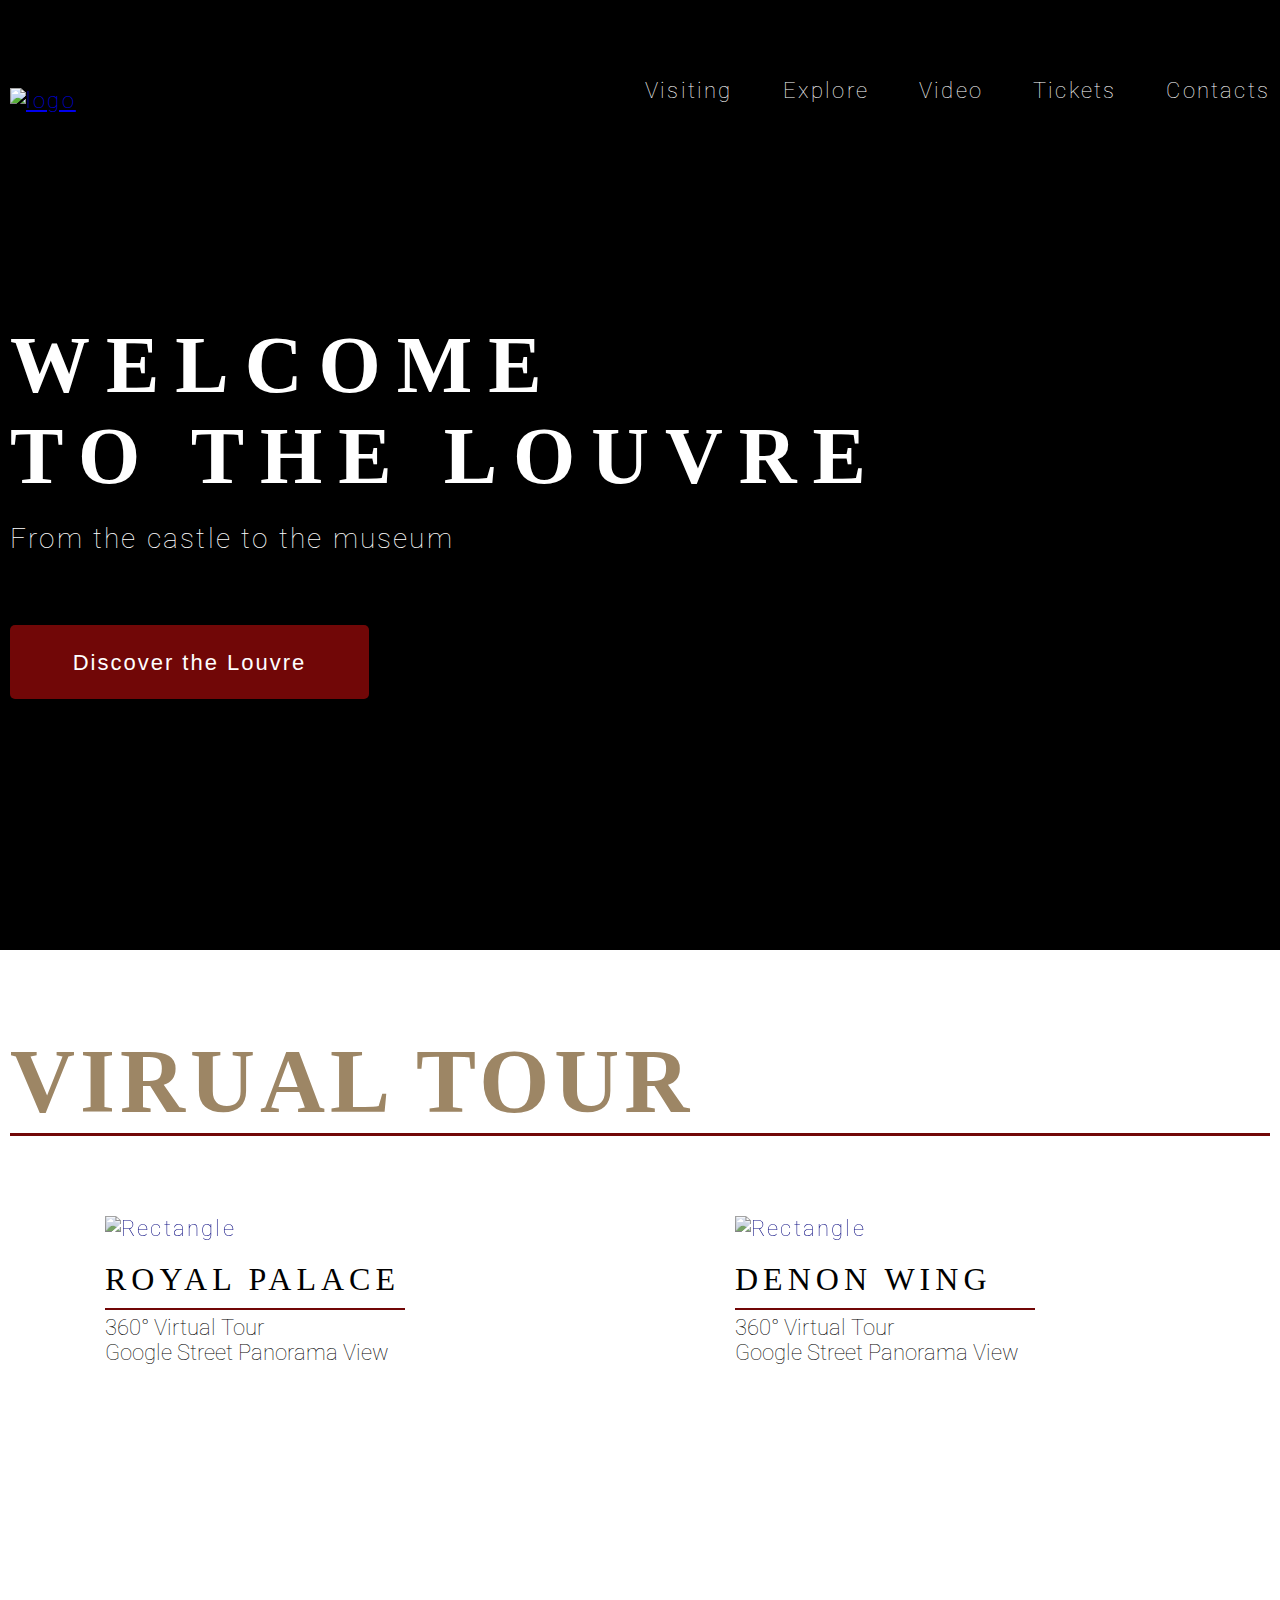
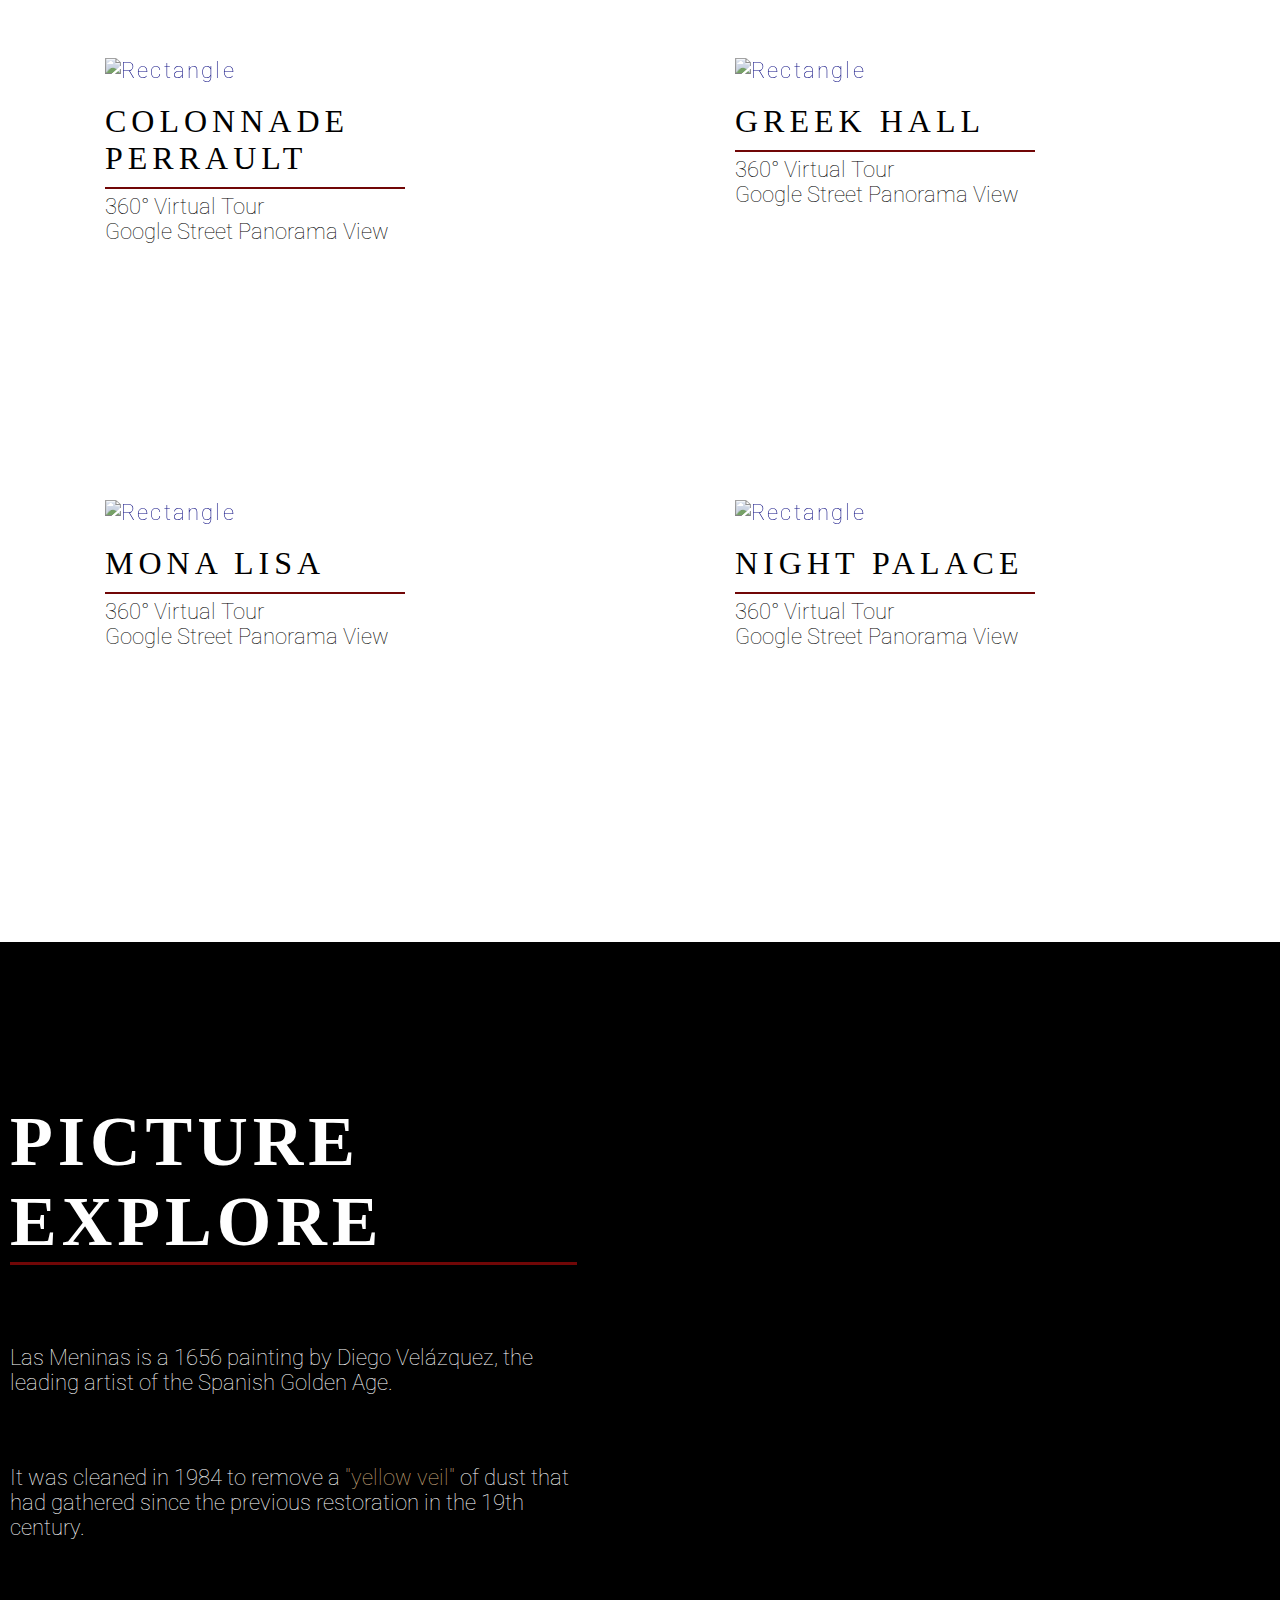
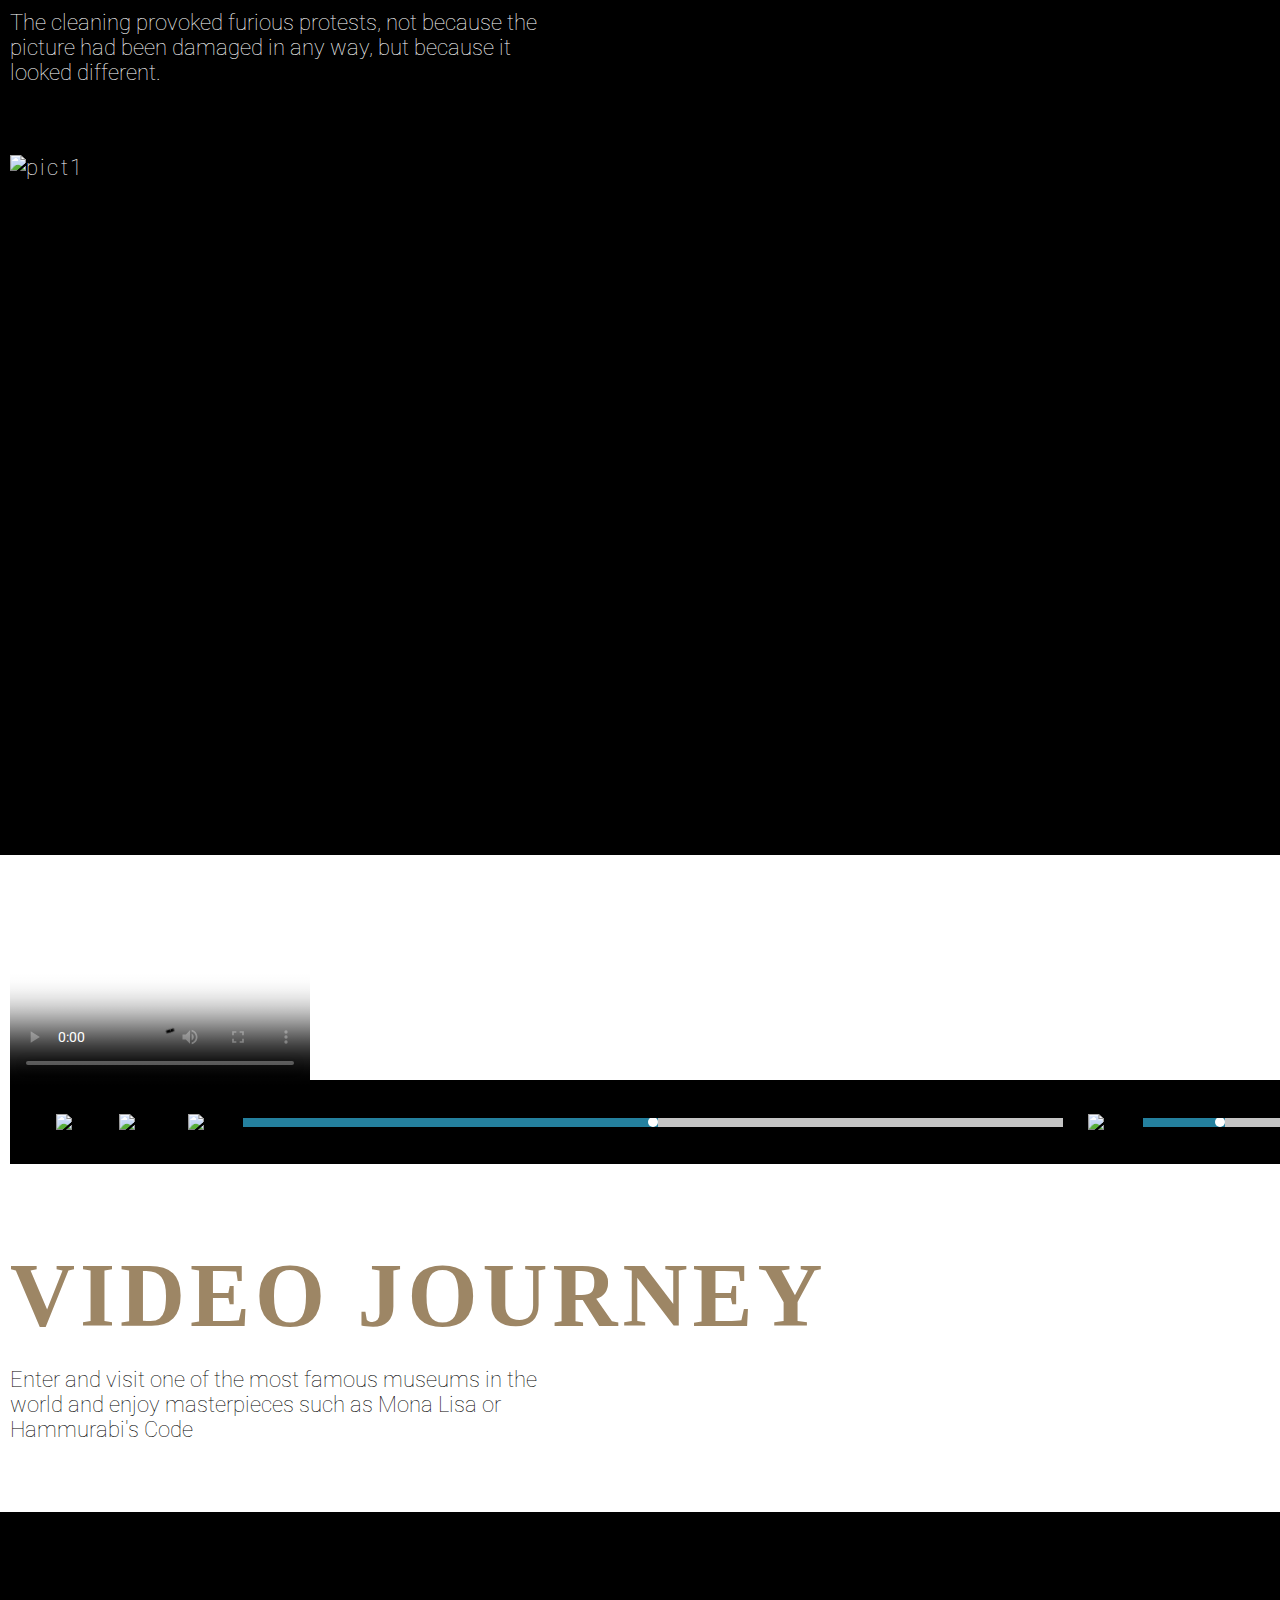
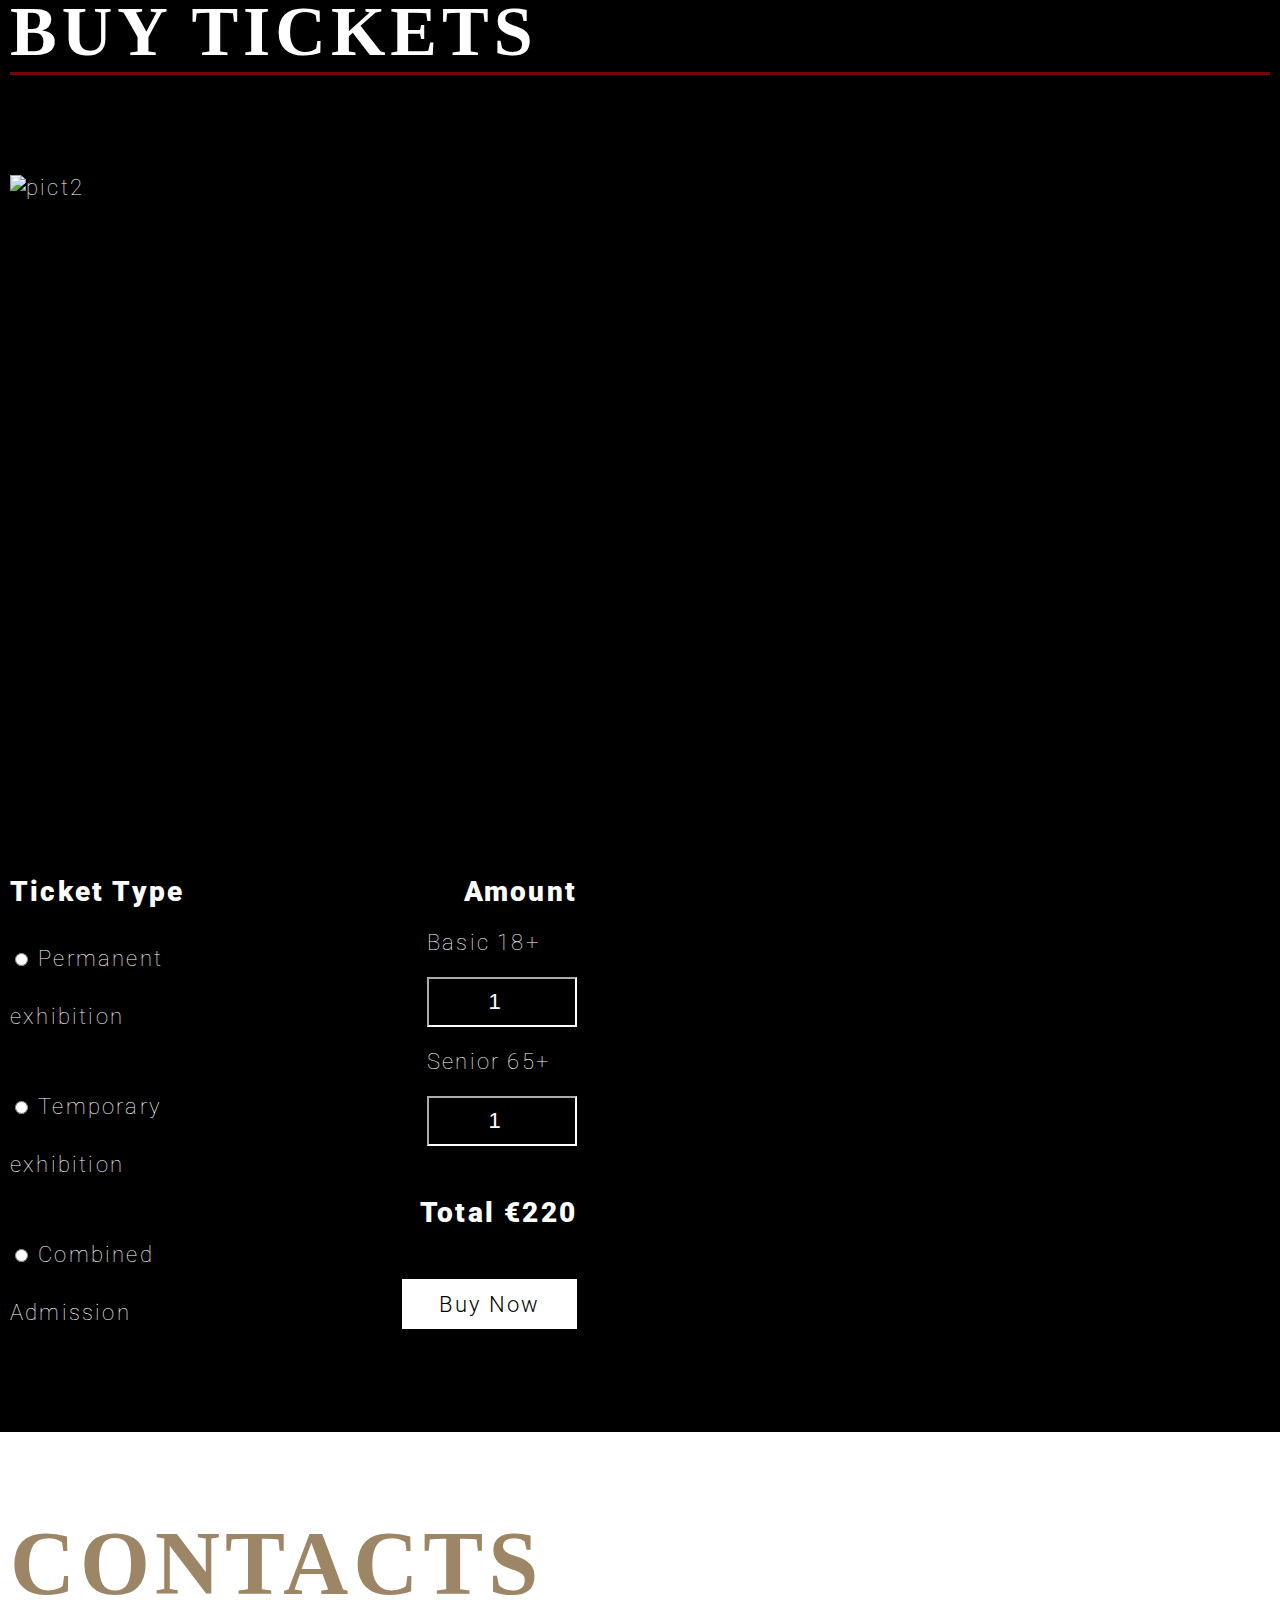
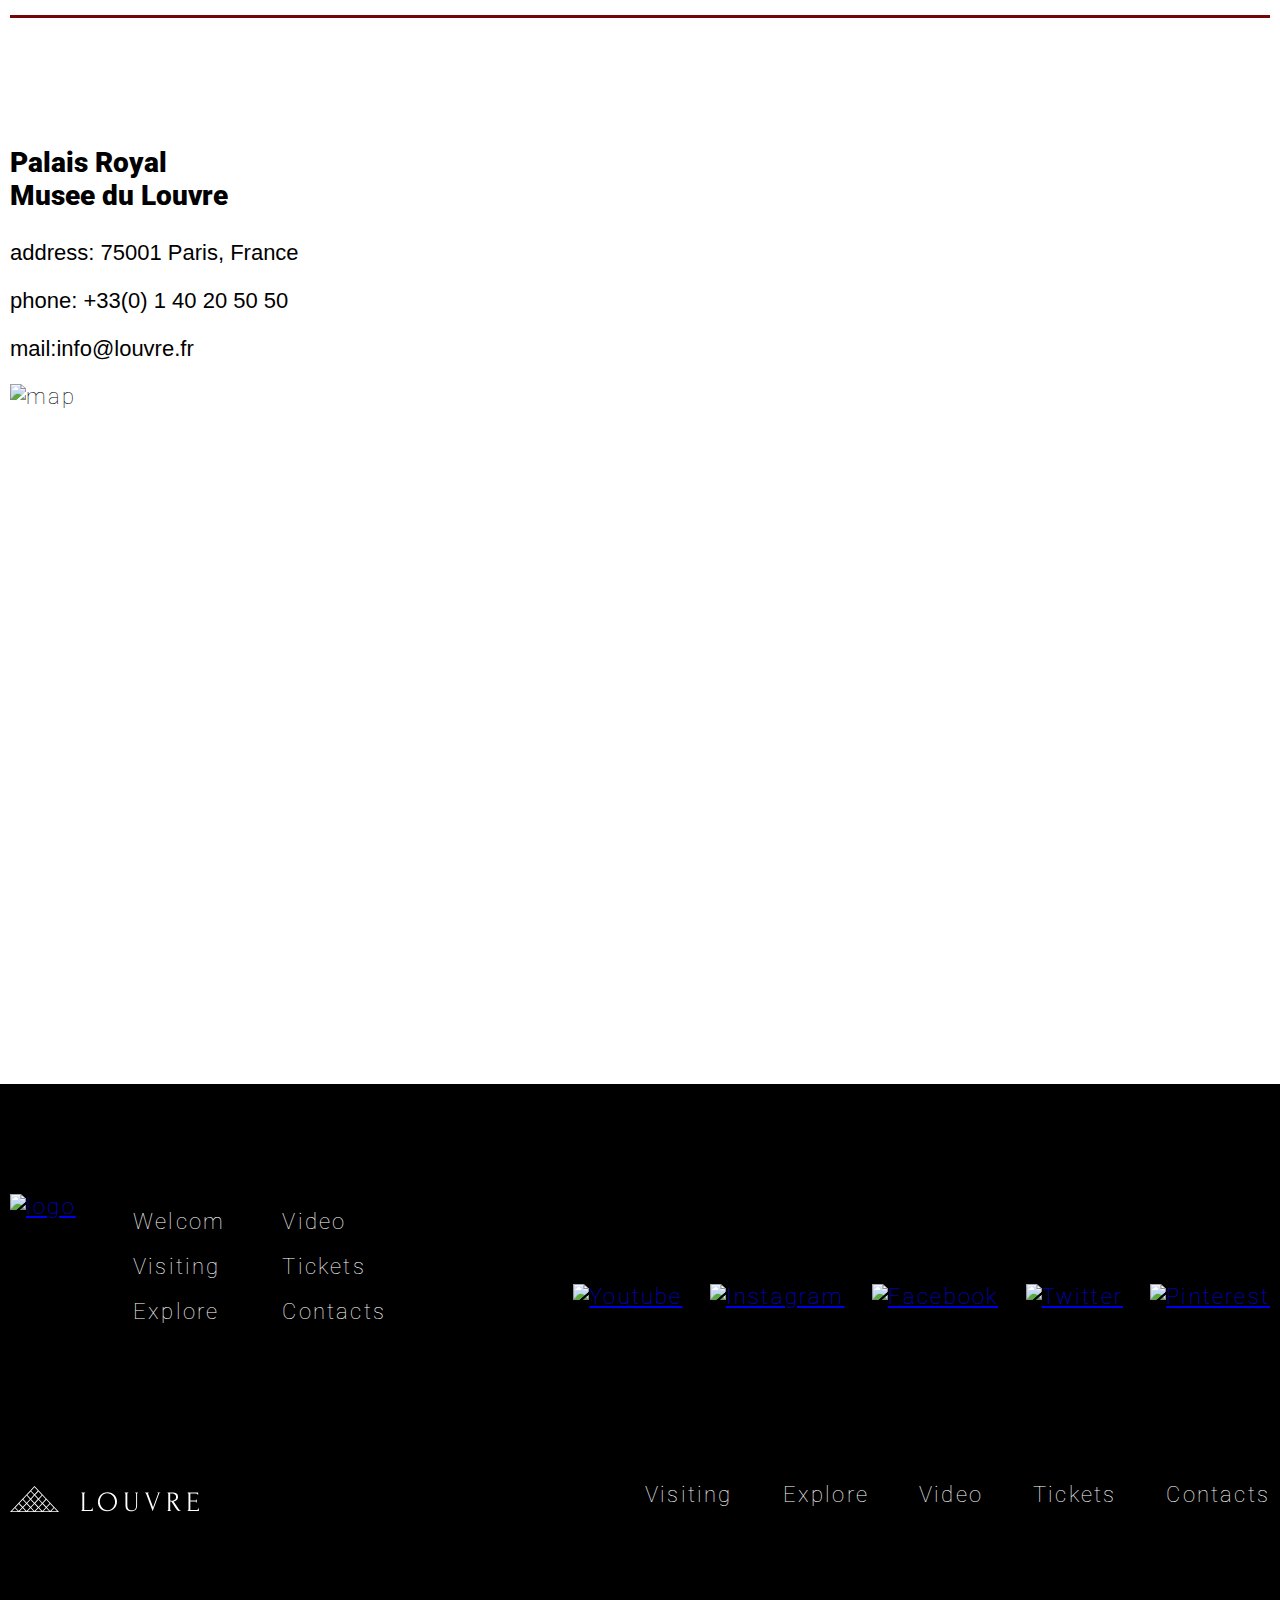
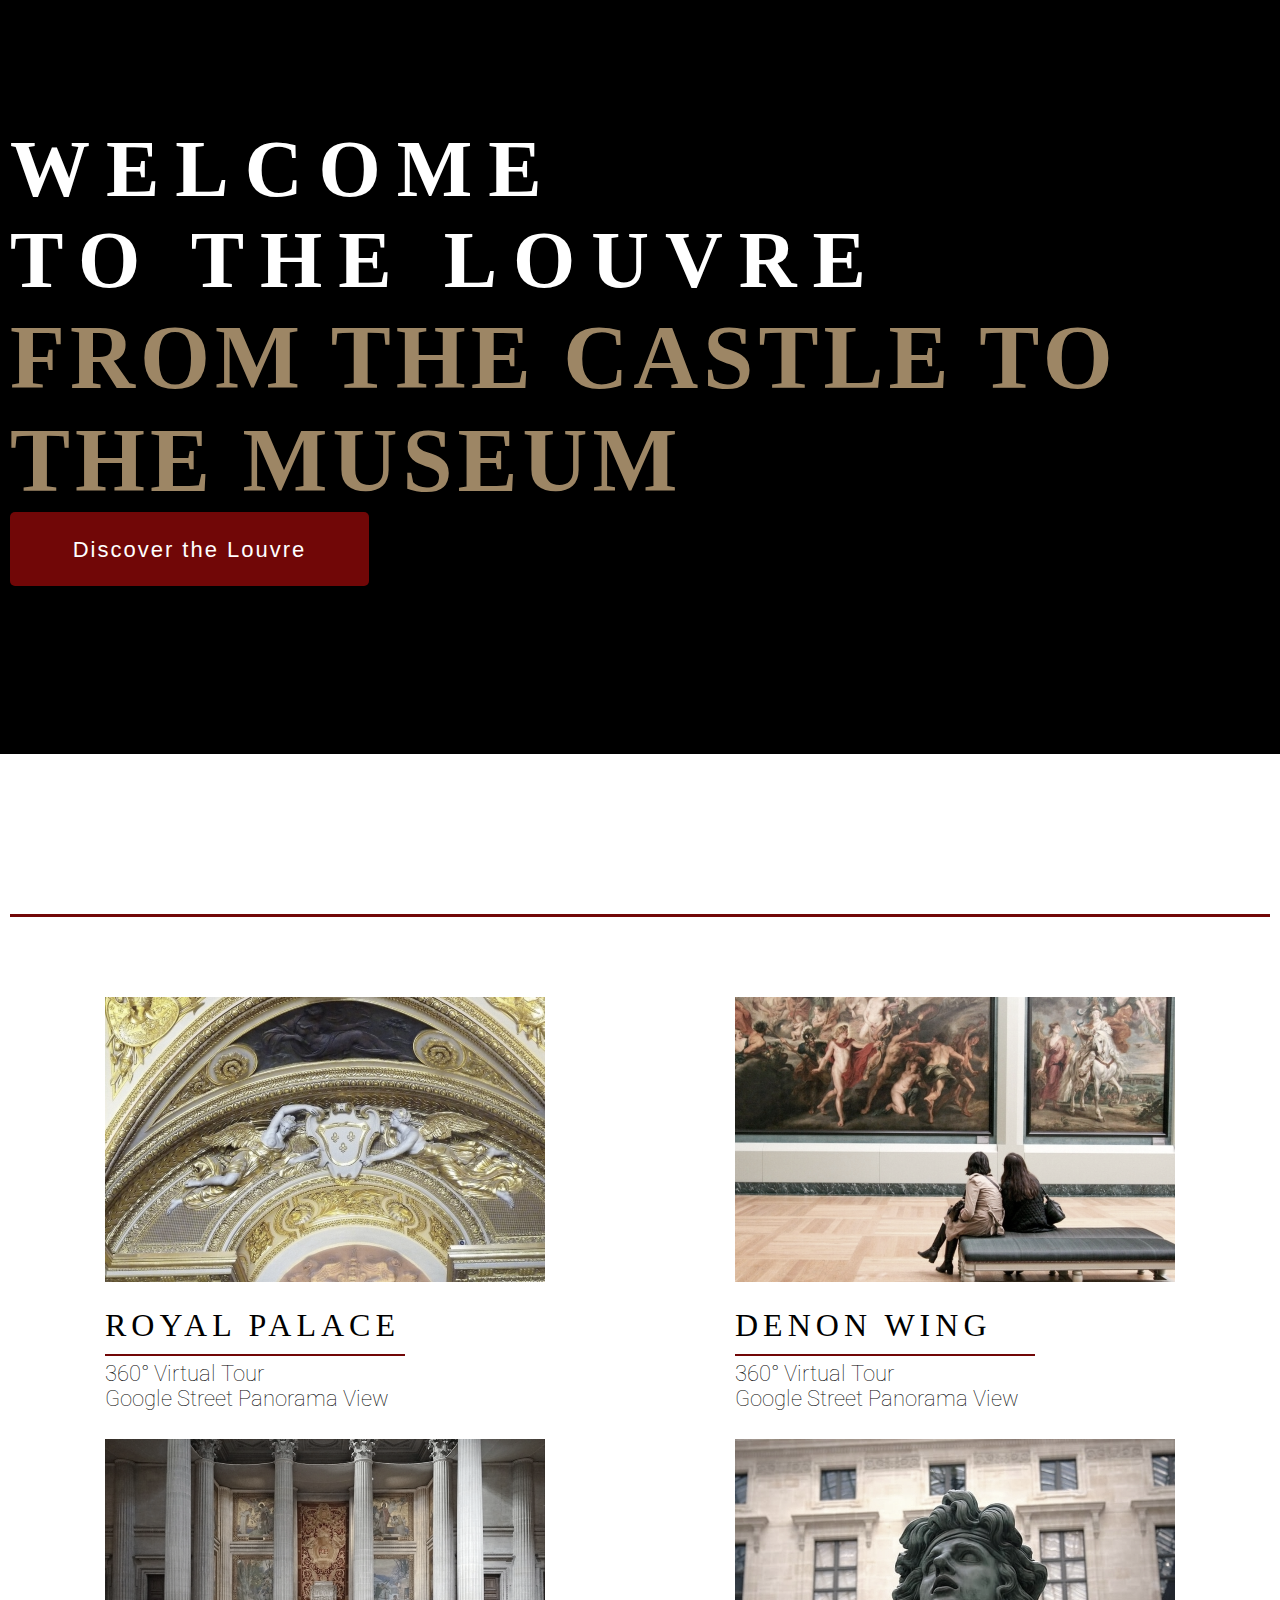
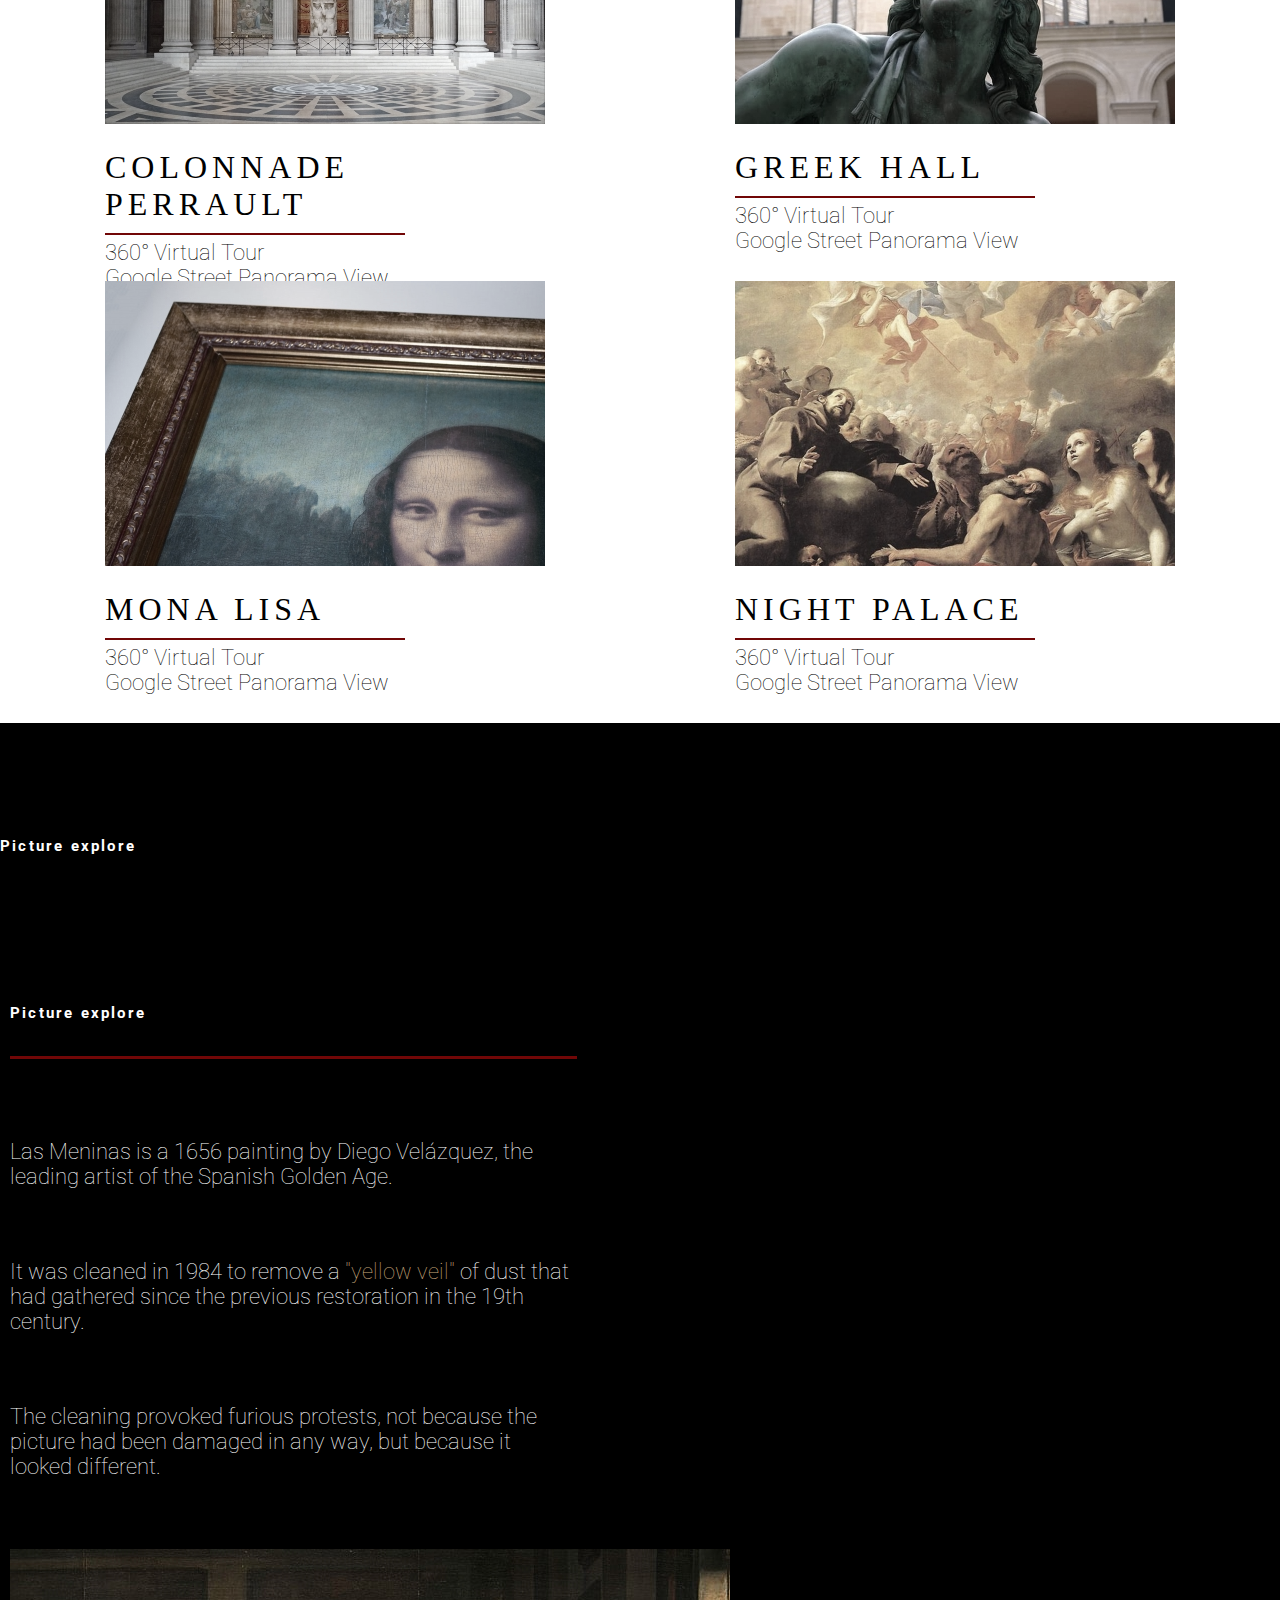
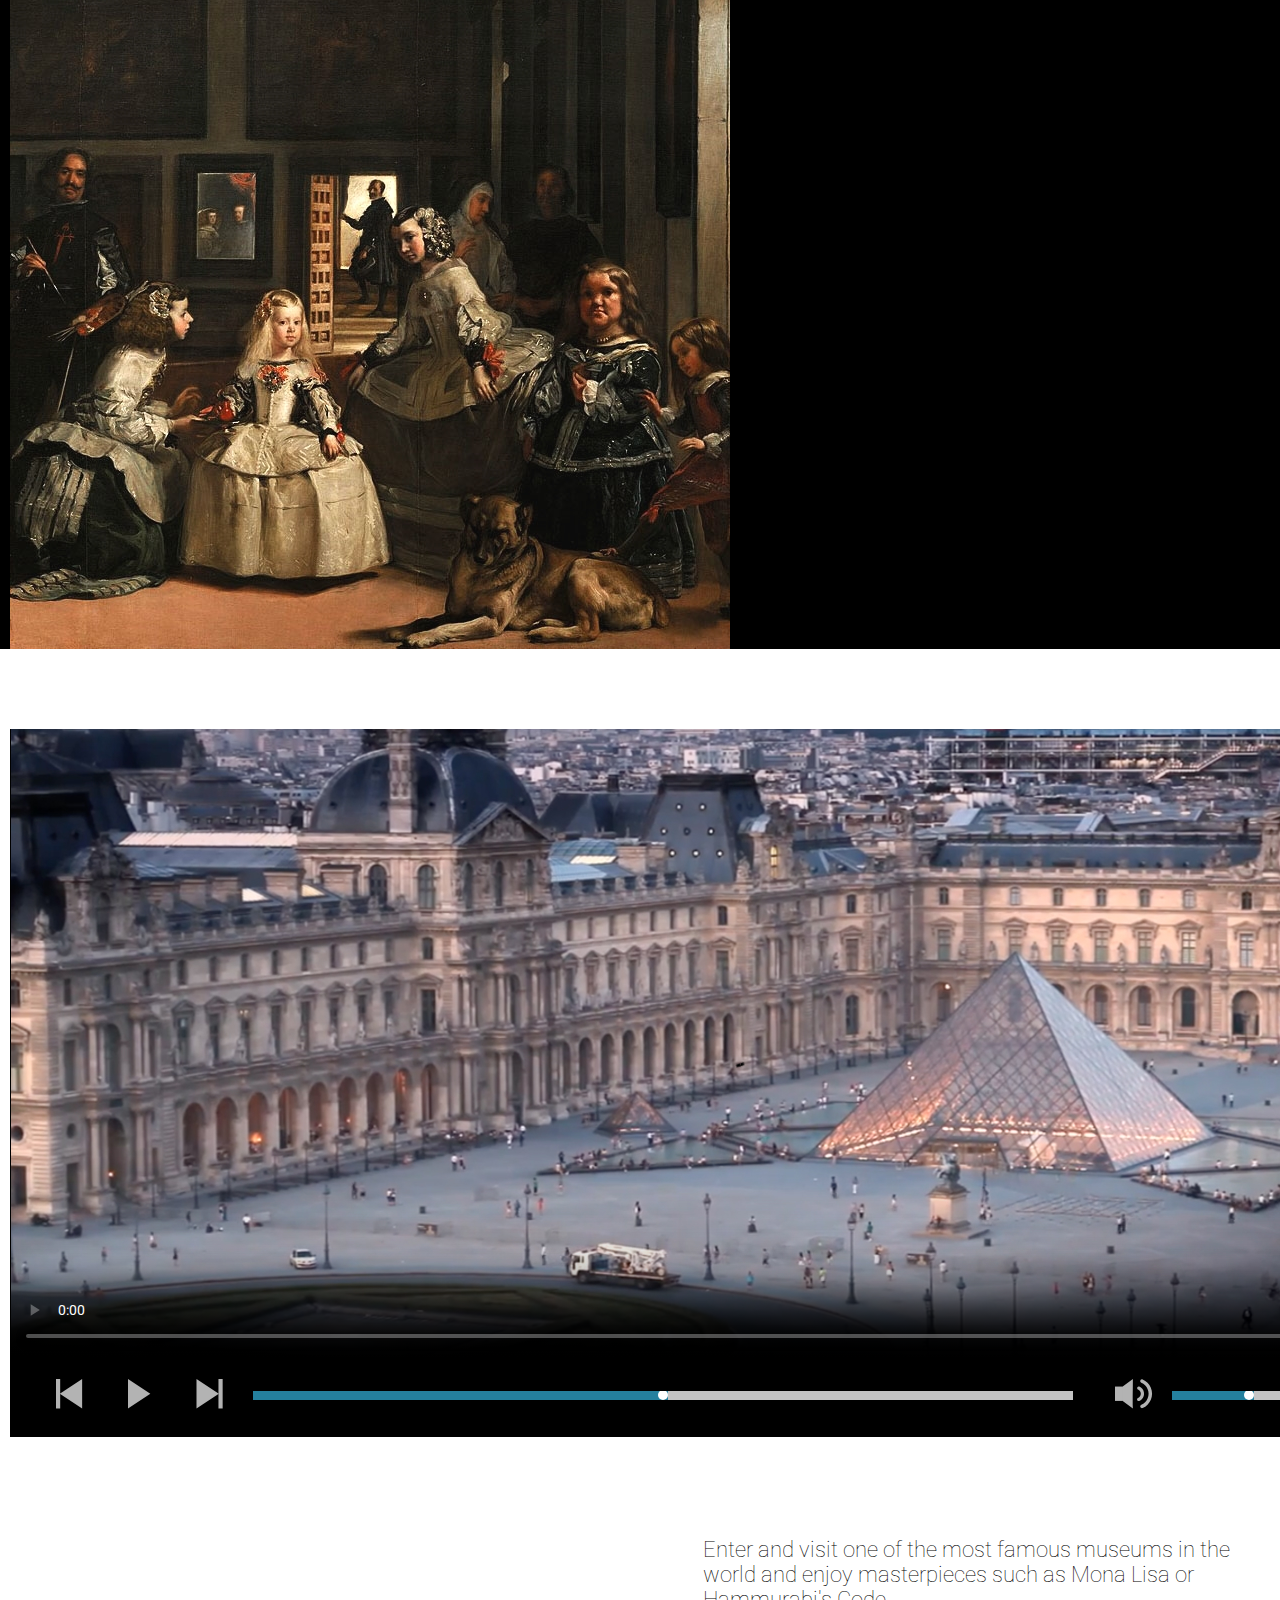
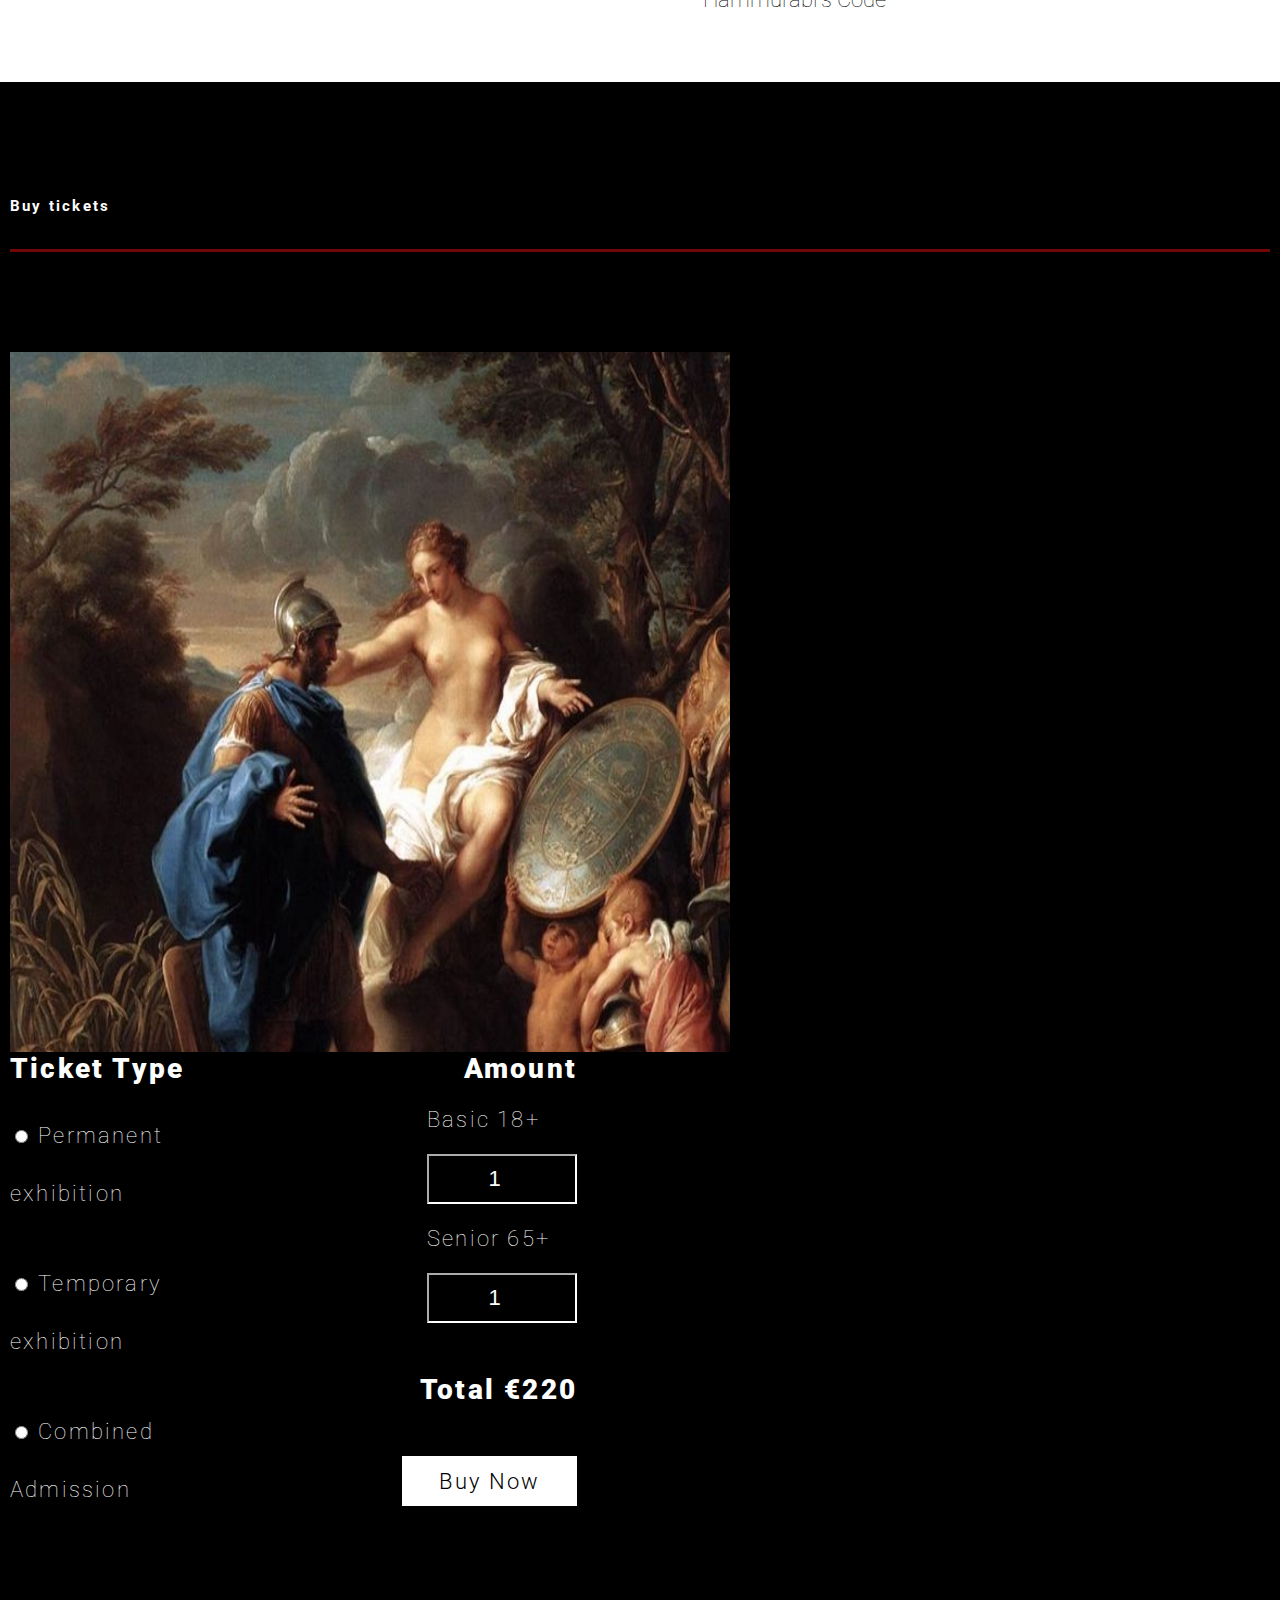
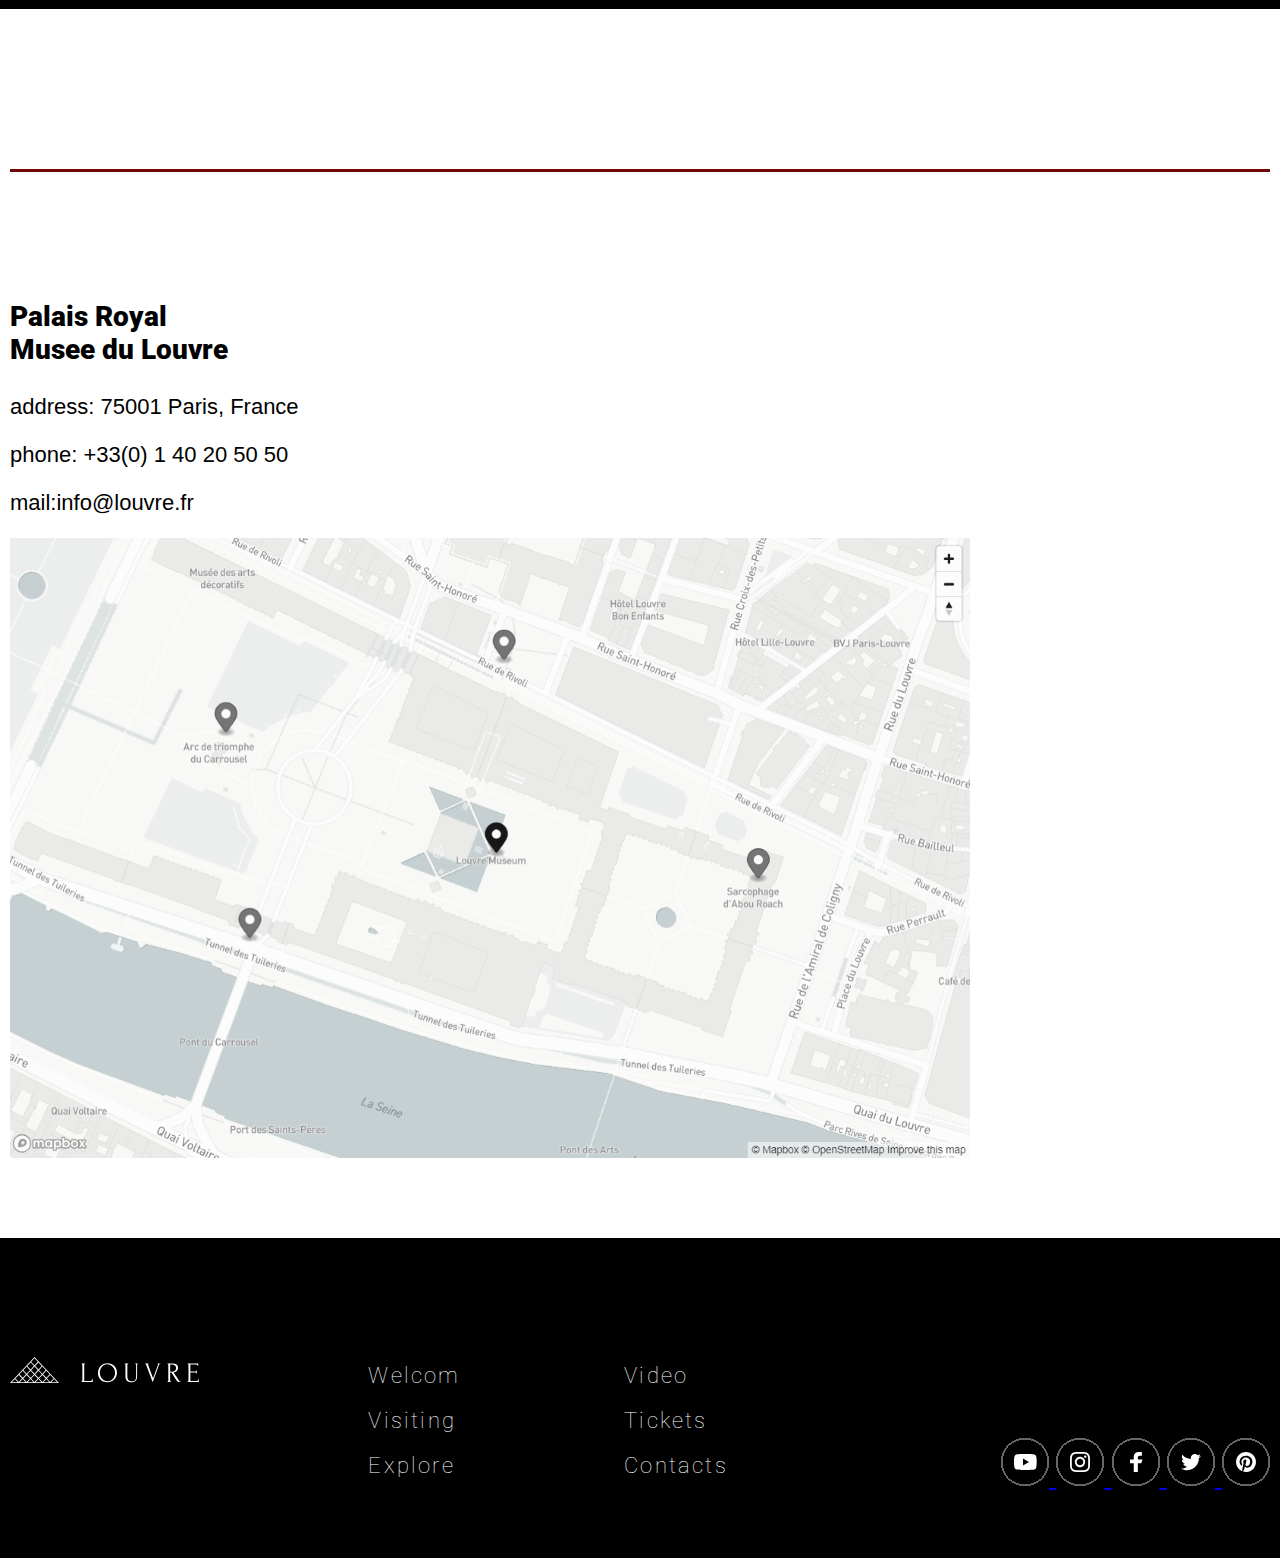
==== commit 4b443064: "fix: links to img" ====
--- a/museum/index.html
+++ b/museum/index.html
@@ -9,6 +9,254 @@
 
     <link rel="icon" href="assets/favicon.ico">
 
+
+<!DOCTYPE html>
+<html lang="en">
+<head>
+    <meta charset="UTF-8">
+    <meta http-equiv="X-UA-Compatible" content="IE=edge">
+    <meta name="viewport" content="width=device-width, initial-scale=1.0">
+    <title>Meseum</title>
+
+    <link rel="icon" href="museum/assets/favicon.ico">
+
+    <link rel="stylesheet" href="style.css" />
+    <link rel="preconnect" href="https://fonts.googleapis.com">
+    <link rel="preconnect" href="https://fonts.gstatic.com" crossorigin>
+    <link href="https://fonts.googleapis.com/css2?family=Roboto:wght@100;300;400;500;900&display=swap" rel="stylesheet">
+    <link rel="preconnect" href="https://fonts.googleapis.com">
+    <link rel="preconnect" href="https://fonts.gstatic.com" crossorigin>
+    <link href="https://fonts.googleapis.com/css2?family=Roboto:ital,wght@0,700;1,100;1,300;1,400;1,500;1,700;1,900&display=swap" rel="stylesheet">
+</head>
+<body>
+    <header id="header-id" class="header">
+        <div class="container">
+            <nav class="nav">
+                <a class="navlink" href="#header-id"><img src="museum/assets/svg/Logo.svg" alt="logo" width="195" height="50"></a>
+                
+                <div class="nav-in">
+                    <a class="nav-link" href="#visiting-id">Visiting</a>
+                    <a class="nav-link" href="#explore-id">Explore</a>
+                    <a class="nav-link" href="#video-id">Video</a>
+                    <a class="nav-link" href="#tickets-id">Tickets</a>
+                    <a class="nav-link" href="#contacts-id">Contacts</a>
+                </div>
+                
+            </nav>
+                
+            <section class="welcome">
+                <h1>Welcome </h1>
+                <h1>to the louvre</h1>
+                <article class="welcome-article">From the castle to the museum</article>
+                <a href="#visiting-id" class="welcome-btn">Discover the Louvre</a>
+            </section>
+        </div>
+    </header>
+
+      
+    
+    <section id="visiting-id" class="visiting">
+        <div class="container">
+            <div class="redline-wrapper">
+                <h2>Virual tour</h2>
+            </div>
+            <div class="card-wrapper">
+                <a class="card" href="#">
+                    <img class="blur" src="museum/assets/img/Rectangle1.jpg" alt="Rectangle" width="440" height="285">
+                    <h4>royal palace</h4>
+                    <div class="tour-wrapper">
+                        <h5>360° Virtual Tour</h5>
+                        <h5>Google Street Panorama View</h5>
+                    </div>
+                </a>
+
+                <a class="card" href="#">
+                    <img class="blur" src="museum/assets/img/Rectangle2.jpg" alt="Rectangle" width="440" height="285">
+                    <h4>Denon Wing</h4>
+                    <div class="tour-wrapper">
+                        <h5>360° Virtual Tour</h5>
+                        <h5>Google Street Panorama View</h5>
+                    </div>
+                </a>
+
+                <a class="card" href="#">
+                    <img class="blur" src="museum/assets/img/Rectangle3.jpg" alt="Rectangle" width="440" height="285">
+                    <h4>Colonnade Perrault</h4>
+                    <div class="tour-wrapper">
+                        <h5>360° Virtual Tour</h5>
+                        <h5>Google Street Panorama View</h5>
+                    </div>
+                </a>
+
+                <a class="card" href="#">
+                    <img class="blur" src="museum/assets/img/Rectangle4.jpg" alt="Rectangle" width="440" height="285">
+                    <h4>Greek hall</h4>
+                    <div class="tour-wrapper">
+                        <h5>360° Virtual Tour</h5>
+                        <h5>Google Street Panorama View</h5>
+                    </div>
+                </a>
+
+                <a class="card" href="#">
+                    <img class="blur" src="museum/assets/img/Rectangle5.jpg" alt="Rectangle" width="440" height="285">
+                    <h4>Mona Lisa</h4>
+                    <div class="tour-wrapper">
+                        <h5>360° Virtual Tour</h5>
+                        <h5>Google Street Panorama View</h5>
+                    </div>
+                </a>
+
+                <a class="card" href="#">
+                    <img class="blur" src="museum/assets/img/Rectangle6.jpg" alt="Rectangle" width="440" height="285">
+                    <h4>night palace</h4>
+                    <div class="tour-wrapper">
+                        <h5>360° Virtual Tour</h5>
+                        <h5>Google Street Panorama View</h5>
+                    </div>
+                </a>
+            </div>
+        </div>
+    </section>
+    
+    <section id="explore-id" class="explore">
+        <div class="container">
+            <div class="explore-wrapper">
+                <article class="flex-el">
+                    <div class="redline-wrapper">
+                        <h3>Picture explore</h3>                                            
+                    </div>
+                    <div class="text-wrapper">
+                        <p class="welcome-article size22">Las Meninas is a 1656 painting by Diego Velázquez, the leading artist of the Spanish Golden Age.</p>
+                        <p class="welcome-article size22">It was cleaned in 1984 to remove a <span class="color-text">"yellow veil"</span> of dust that had gathered since the previous restoration in the 19th century.</p>
+                        <p class="welcome-article size22">The cleaning provoked furious protests, not because the picture had been damaged in any way, but because it looked different.</p>                 
+                    </div>    
+                </article>           
+                <img src="museum/assets/img/pict1.png" alt="pict1" width="720" height="700">   
+            </div>
+        </div>
+    </section>
+
+    <section id="video-id" class="video">
+        <div class="container">
+            <div class="video-img-wrapper">
+                <video class="video" src="museum/assets/video/video.mp4" poster="museum/assets/video/poster.png" controls></video>
+                <div class="video-ctrl">
+                    <button class="video-ctrl-btn"> 
+                        <img  src="museum/assets/svg/Frame-5.svg" alt="left" width="27" height="30">
+                    </button>
+                    <button class="video-ctrl-btn">
+                        <img  src="museum/assets/svg/Frame-6.svg" alt="play" width="23" height="30">
+                    </button>
+                    <button class="video-ctrl-btn">
+                        <img  src="museum/assets/svg/Frame-4.svg" alt="right" width="28" height="30">
+                    </button>
+                    <input type="range" id="volume1" name="volume" min="0" max="10">
+                    <button class="video-ctrl-btn">
+                        <img  src="museum/assets/svg/Frame-2.svg" alt="sound" width="38" height="30">
+                    </button>
+                    <input type="range" id="volume2" name="volume" min="0" max="10">
+                    <button class="video-ctrl-btn">
+                        <img  src="museum/assets/svg/Frame.svg" alt="fool screen" width="36" height="36">
+                    </button>                    
+                </div>                             
+            </div>
+            <div class="explore-wrapper">
+                <h2>Video journey</h2>                                            
+                <p class="welcome-article size22 black flex-el">Enter and visit one of the most famous museums in the world and enjoy masterpieces such as Mona Lisa or Hammurabi's Code</p>
+            </div>
+        </div>
+    </section>
+        
+    <section id="tickets-id" class="tickets">
+        <div class="container">
+            <div class="redline-wrapper">
+                <h3>Buy tickets</h3>                                            
+            </div>
+            <div class="explore-wrapper">
+                <img src="museum/assets/img/pict2.png" alt="pict2" width="720" height="700"> 
+                <form class="flex-el ti-wrapper">
+                    <div class="flex-el">
+                        <p class="ti-title">Ticket Type</p>
+                         
+                        <p class="radio"><input type="radio" name="tkt" id="perm">
+                        <label for="perm">Permanent exhibition</label></p>
+                            
+                        <p class="radio"><input type="radio" name="tkt" id="temp">
+                        <label for="temp">Temporary exhibition</label></p>
+
+                        <p class="radio"><input type="radio" name="tkt" id="comby">
+                        <label for="comby">Combined Admission</label></p>
+                    </div> 
+                    <div>
+                        <p class="ti-title-amount">Amount</p>
+                        <div class="box-wrapper">
+                            <div class="box-cont">
+                                <p class="age">Basic 18+</p>
+                                <p><input class="input-number" type="number" size="5" name="num1" min="1"  value="1"></p>
+                                <p class="age"> Senior 65+</p>
+                                <p><input class="input-number" type="number" size="5" name="num2" min="1"  value="1"></p>
+                            </div>
+                        </div>
+                        <p class="ti-title-total">Total €220</p>
+                        
+                        <a class="buy-btn">Buy Now</a>
+                    </div>                     
+                </form> 
+            </div>
+        </div>
+    </section>
+        
+    <section id="contacts-id" class="contacts">
+        <div class="container">
+            <div class="redline-wrapper">
+                <h2>Contacts</h2>
+            </div>
+            <div class="explore-wrapper">
+                <div class="address">                                   
+                    <pre class="address-title">Palais Royal
+Musee du Louvre</pre>
+                    <p class="address-text">address: 75001 Paris, France</p>
+                    <p class="address-text">phone: +33(0) 1 40 20 50 50</p>
+                    <p class="address-text">mail:info@louvre.fr</p>
+                </div>  
+                <img src="museum/assets/img/map.png" alt="map" width="960" height="620"> 
+            </div>
+        </div>
+    </section>
+
+    <footer class="footer">
+        <div class="container">
+            <nav class="footer-flex">
+                
+                <a class="navlink" href="#header-id"><img src="museum/assets/svg/Logo.svg" alt="logo"></a>
+                
+                <div class="nav-footer">
+                    <a class="nav-link" href="#header-id">Welcom</a>
+                    <a class="nav-link" href="#visiting-id">Visiting</a>
+                    <a class="nav-link" href="#explore-id">Explore</a>
+                </div>
+                <div class="nav-footer">
+                    <a class="nav-link" href="#video-id">Video</a>
+                    <a class="nav-link" href="#tickets-id">Tickets</a>
+                    <a class="nav-link" href="#contacts-id">Contacts</a>
+                </div>
+                <div class="social">
+                    <a class="social-img" href="#"><img src="museum/assets/svg/Youtube.svg" alt="Youtube"> 
+                        <div class="golden"></div></a>
+                    <a class="social-img" href="#"><img src="museum/assets/svg/Instagram.svg" alt="Instagram">
+                        <div class="golden"></div></a>
+                    <a class="social-img" href="#"><img src="museum/assets/svg/Facebook.svg" alt="Facebook">
+                        <div class="golden"></div></a>
+                    <a class="social-img" href="#"><img src="museum/assets/svg/Twitter.svg" alt="Twitter">
+                        <div class="golden"></div></a>
+                    <a class="social-img" href="#"><img src="museum/assets/svg/Pinterest.svg" alt="Pinterest">
+                        <div class="golden"></div></a>
+                </div>
+            </nav>
+        </div>
+    </footer>
+</body>
+</html>
     <link rel="stylesheet" href="style.css" />
     <link rel="preconnect" href="https://fonts.googleapis.com">
     <link rel="preconnect" href="https://fonts.gstatic.com" crossorigin>
--- a/museum/style.css
+++ b/museum/style.css
@@ -1,3 +1,5 @@
+
+
 
 * {
     box-sizing: border-box;
@@ -16,7 +18,7 @@
     height: 950px;
     text-align: center;
     background-color: black;
-    background-image: url(assets/img/background.jpg);
+    background-image: url(museum/assets/img/background.jpg);
     background-position: right bottom;
     background-repeat: no-repeat;
     color: rgb(255, 255, 255);      
@@ -44,6 +46,7 @@
     text-decoration: none;
     font-family: 'Roboto', cursive;
     font-weight: 100;
+    font-style: thin;
     font-size: 22px;
     color:white;
     padding-bottom: 20px;
@@ -58,18 +61,18 @@
 }
 h1 {
     font-family: 'Forum', cursive;
+    font-style: thin;
     text-transform: uppercase;
     font-size: 80px;
-    font-weight: 100;
-    margin: 0;
-    letter-spacing: 0.1em;
-}
-.h2{
+    margin: 0;
+    letter-spacing: 0.2em;
+}
+.welcome-article{
     margin: 20px 0px 70px 0px;
-    font-family: 'Roboto';
-    font-weight: bolder ;
+    font-family: 'Roboto', sans-serif;
+    font-style: thin;
     font-size: 28px;
-    
+    color:white
 }
 .welcome-btn{
     display: block;
@@ -81,6 +84,7 @@
     text-decoration: none;
     text-align: center;
     font-family: 'Roboto Thin', arial;
+    font-style: thin;
     font-weight: 100;
     font-size: 22px;
     color:white;
@@ -103,11 +107,11 @@
     margin-bottom: 20px;
     border-bottom: solid #710707 3px;
 }
-h3 {
+h2 {
     font-family: 'Forum', cursive;
+    font-style: thin;
     text-transform: uppercase;
     font-size: 90px;
-    font-weight: 100;
     margin: 0;
     letter-spacing: 5px;
     color:#9D8665;
@@ -177,18 +181,15 @@
     justify-content: space-between;
     align-items: flex-start;    
 }
-h6 {
+h3 {
     font-family: 'Forum', cursive;
+    font-style: thin;
     text-transform: uppercase;
     font-size: 70px;
-    font-weight: 100;
     margin: 0;
     letter-spacing: 5px;
     color:white;
     }
-.none{
-    display: none;
-}
 .flex-el{
     width: 45%;
 }
@@ -205,8 +206,13 @@
 .black{
     color: black;
 }
+.video{
+    margin: -80px auto;
+   
+}
 .video-img-wrapper{
-    padding: 30px 0px;
+    padding:  0px;
+    margin-top: -80px 0;
 }
 .video-ctrl{
     display: flex;
@@ -216,7 +222,7 @@
     padding: 0px 40px;
     width: 1440px;
     height: 84px;
-    margin-top:-10px;
+    margin-top: 70px;
     
     background-color: black;    
 }
@@ -374,7 +380,7 @@
     padding-left: 160px;  
     margin-bottom: 0; 
 }
-.soсial-img{
+.social-img{
     display: inline-block;
     position: relative;
     padding-left: 20px;
@@ -393,20 +399,20 @@
     z-index: 999;
     display: none;
 }
-.soсial-img:hover .golden{
+.social-img:hover .golden{
     display: block;
     opacity: 0.2;
 }
  
 
 /*input type="range" design*/
-input[type='range'] {                /*цвет непройдено*/           
+input[type='range'] {                        
     overflow: hidden;
     width: 80px;
     appearance: none;
     background-color: #C4C4C4;
   }
-input[type='range']::-webkit-slider-runnable-track { /*высота полосы прокрутки*/
+input[type='range']::-webkit-slider-runnable-track { 
     height: 10px;
     appearance: none;
     margin-top: -1px;
@@ -417,6 +423,6 @@
     height: 10px;
     border-radius: 5px;
     cursor: ew-resize;
-    background: #ffffff;                    /*точка*/
-    box-shadow: -410px 0 0 410px #24809E;   /*хвост точки половина длины полосы устанавивается*/
+    background: #ffffff;                    
+    box-shadow: -410px 0 0 410px #24809E;  
   }--- a/museum/style.css
+++ b/museum/style.css
@@ -1,3 +1,5 @@
+
+
 
 * {
     box-sizing: border-box;
@@ -16,7 +18,7 @@
     height: 950px;
     text-align: center;
     background-color: black;
-    background-image: url(assets/img/background.jpg);
+    background-image: url(museum/assets/img/background.jpg);
     background-position: right bottom;
     background-repeat: no-repeat;
     color: rgb(255, 255, 255);      
@@ -44,6 +46,7 @@
     text-decoration: none;
     font-family: 'Roboto', cursive;
     font-weight: 100;
+    font-style: thin;
     font-size: 22px;
     color:white;
     padding-bottom: 20px;
@@ -58,18 +61,18 @@
 }
 h1 {
     font-family: 'Forum', cursive;
+    font-style: thin;
     text-transform: uppercase;
     font-size: 80px;
-    font-weight: 100;
-    margin: 0;
-    letter-spacing: 0.1em;
-}
-.h2{
+    margin: 0;
+    letter-spacing: 0.2em;
+}
+.welcome-article{
     margin: 20px 0px 70px 0px;
-    font-family: 'Roboto';
-    font-weight: bolder ;
+    font-family: 'Roboto', sans-serif;
+    font-style: thin;
     font-size: 28px;
-    
+    color:white
 }
 .welcome-btn{
     display: block;
@@ -81,6 +84,7 @@
     text-decoration: none;
     text-align: center;
     font-family: 'Roboto Thin', arial;
+    font-style: thin;
     font-weight: 100;
     font-size: 22px;
     color:white;
@@ -103,11 +107,11 @@
     margin-bottom: 20px;
     border-bottom: solid #710707 3px;
 }
-h3 {
+h2 {
     font-family: 'Forum', cursive;
+    font-style: thin;
     text-transform: uppercase;
     font-size: 90px;
-    font-weight: 100;
     margin: 0;
     letter-spacing: 5px;
     color:#9D8665;
@@ -177,18 +181,15 @@
     justify-content: space-between;
     align-items: flex-start;    
 }
-h6 {
+h3 {
     font-family: 'Forum', cursive;
+    font-style: thin;
     text-transform: uppercase;
     font-size: 70px;
-    font-weight: 100;
     margin: 0;
     letter-spacing: 5px;
     color:white;
     }
-.none{
-    display: none;
-}
 .flex-el{
     width: 45%;
 }
@@ -205,8 +206,13 @@
 .black{
     color: black;
 }
+.video{
+    margin: -80px auto;
+   
+}
 .video-img-wrapper{
-    padding: 30px 0px;
+    padding:  0px;
+    margin-top: -80px 0;
 }
 .video-ctrl{
     display: flex;
@@ -216,7 +222,7 @@
     padding: 0px 40px;
     width: 1440px;
     height: 84px;
-    margin-top:-10px;
+    margin-top: 70px;
     
     background-color: black;    
 }
@@ -374,7 +380,7 @@
     padding-left: 160px;  
     margin-bottom: 0; 
 }
-.soсial-img{
+.social-img{
     display: inline-block;
     position: relative;
     padding-left: 20px;
@@ -393,20 +399,20 @@
     z-index: 999;
     display: none;
 }
-.soсial-img:hover .golden{
+.social-img:hover .golden{
     display: block;
     opacity: 0.2;
 }
  
 
 /*input type="range" design*/
-input[type='range'] {                /*цвет непройдено*/           
+input[type='range'] {                        
     overflow: hidden;
     width: 80px;
     appearance: none;
     background-color: #C4C4C4;
   }
-input[type='range']::-webkit-slider-runnable-track { /*высота полосы прокрутки*/
+input[type='range']::-webkit-slider-runnable-track { 
     height: 10px;
     appearance: none;
     margin-top: -1px;
@@ -417,6 +423,6 @@
     height: 10px;
     border-radius: 5px;
     cursor: ew-resize;
-    background: #ffffff;                    /*точка*/
-    box-shadow: -410px 0 0 410px #24809E;   /*хвост точки половина длины полосы устанавивается*/
+    background: #ffffff;                    
+    box-shadow: -410px 0 0 410px #24809E;  
   }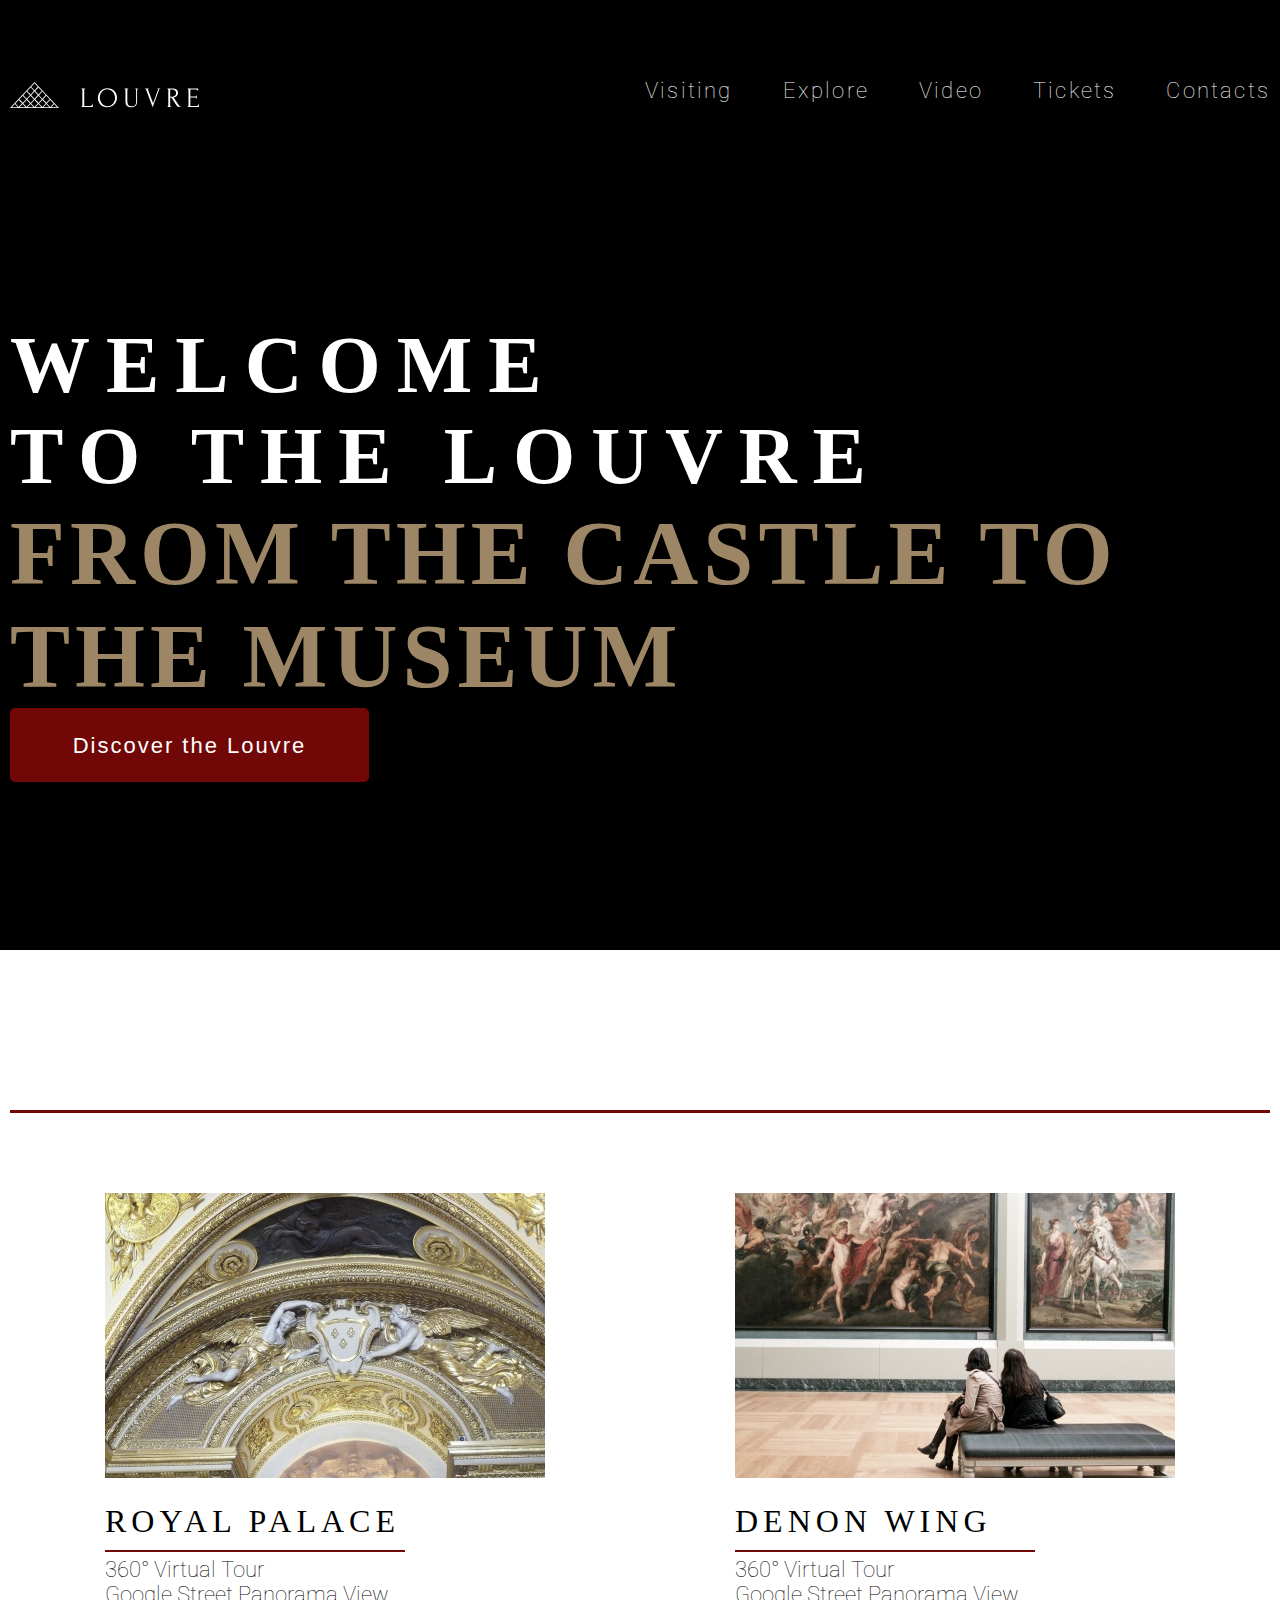
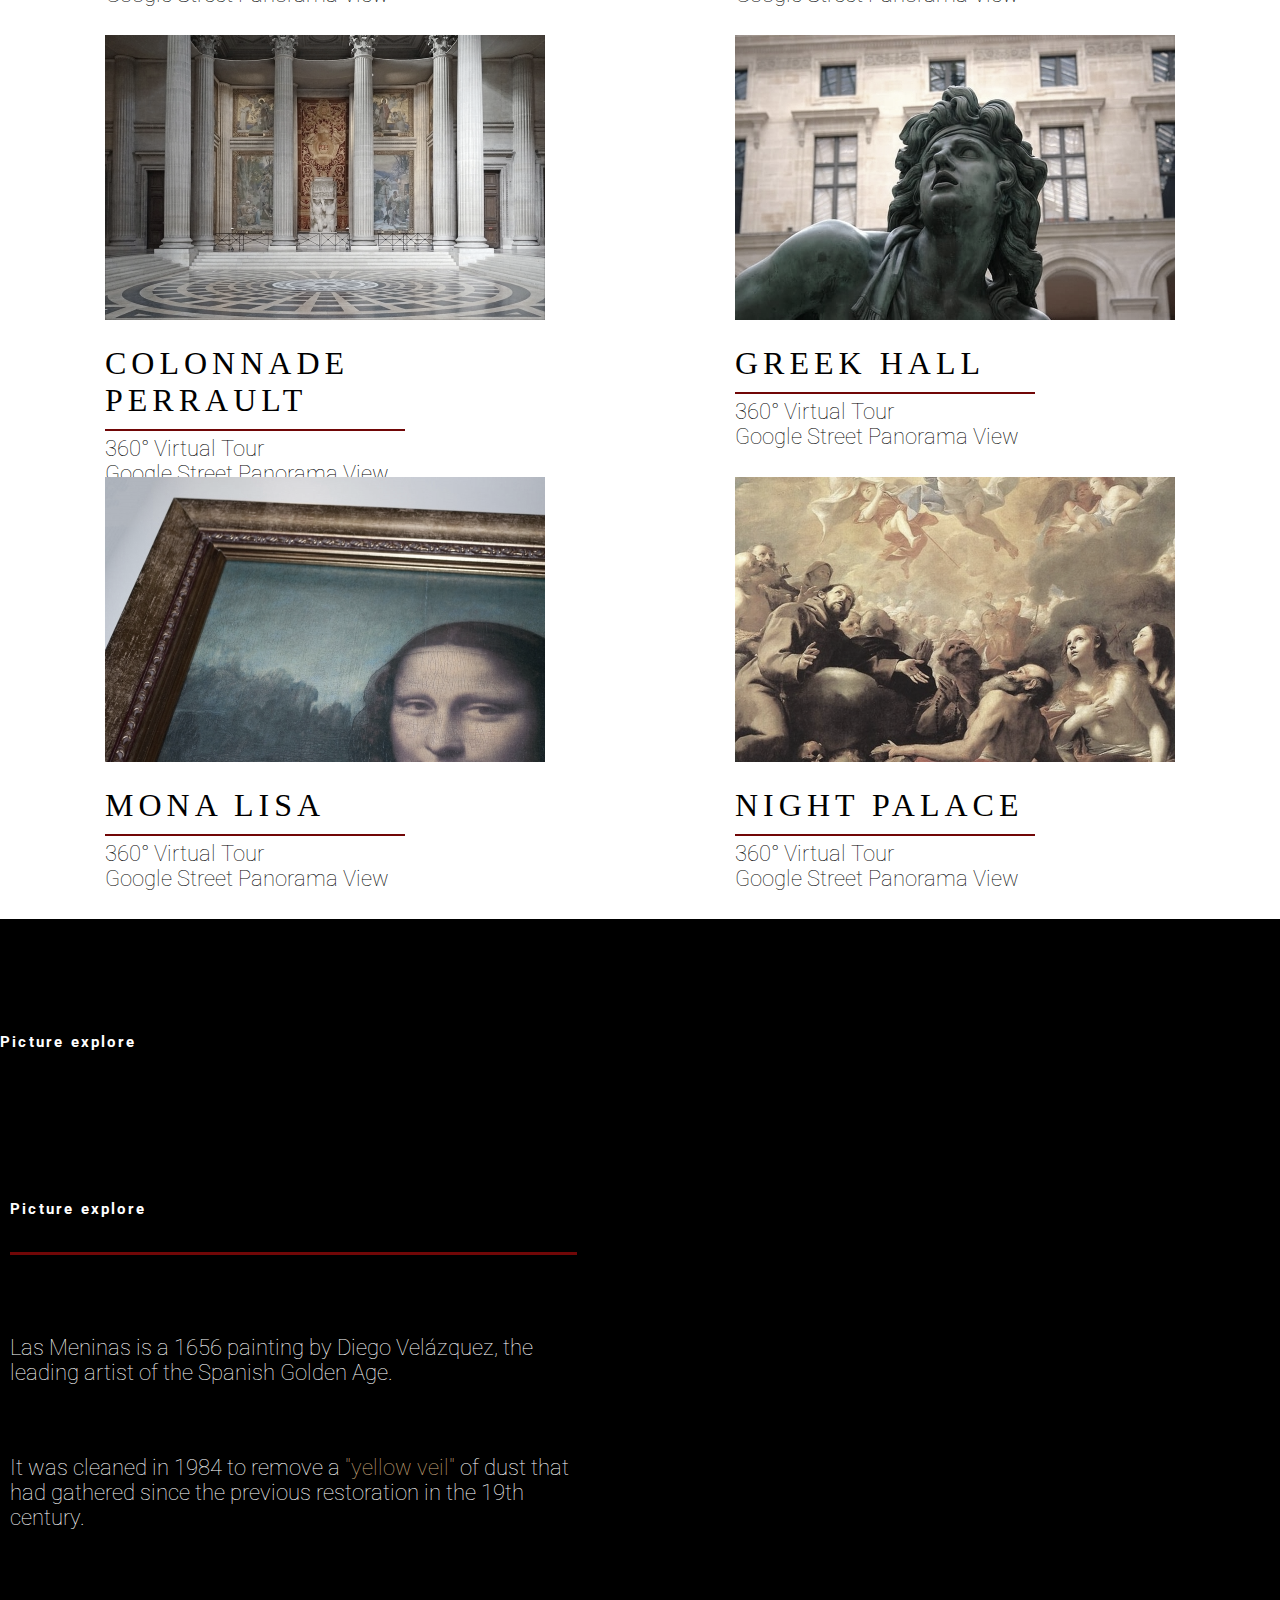
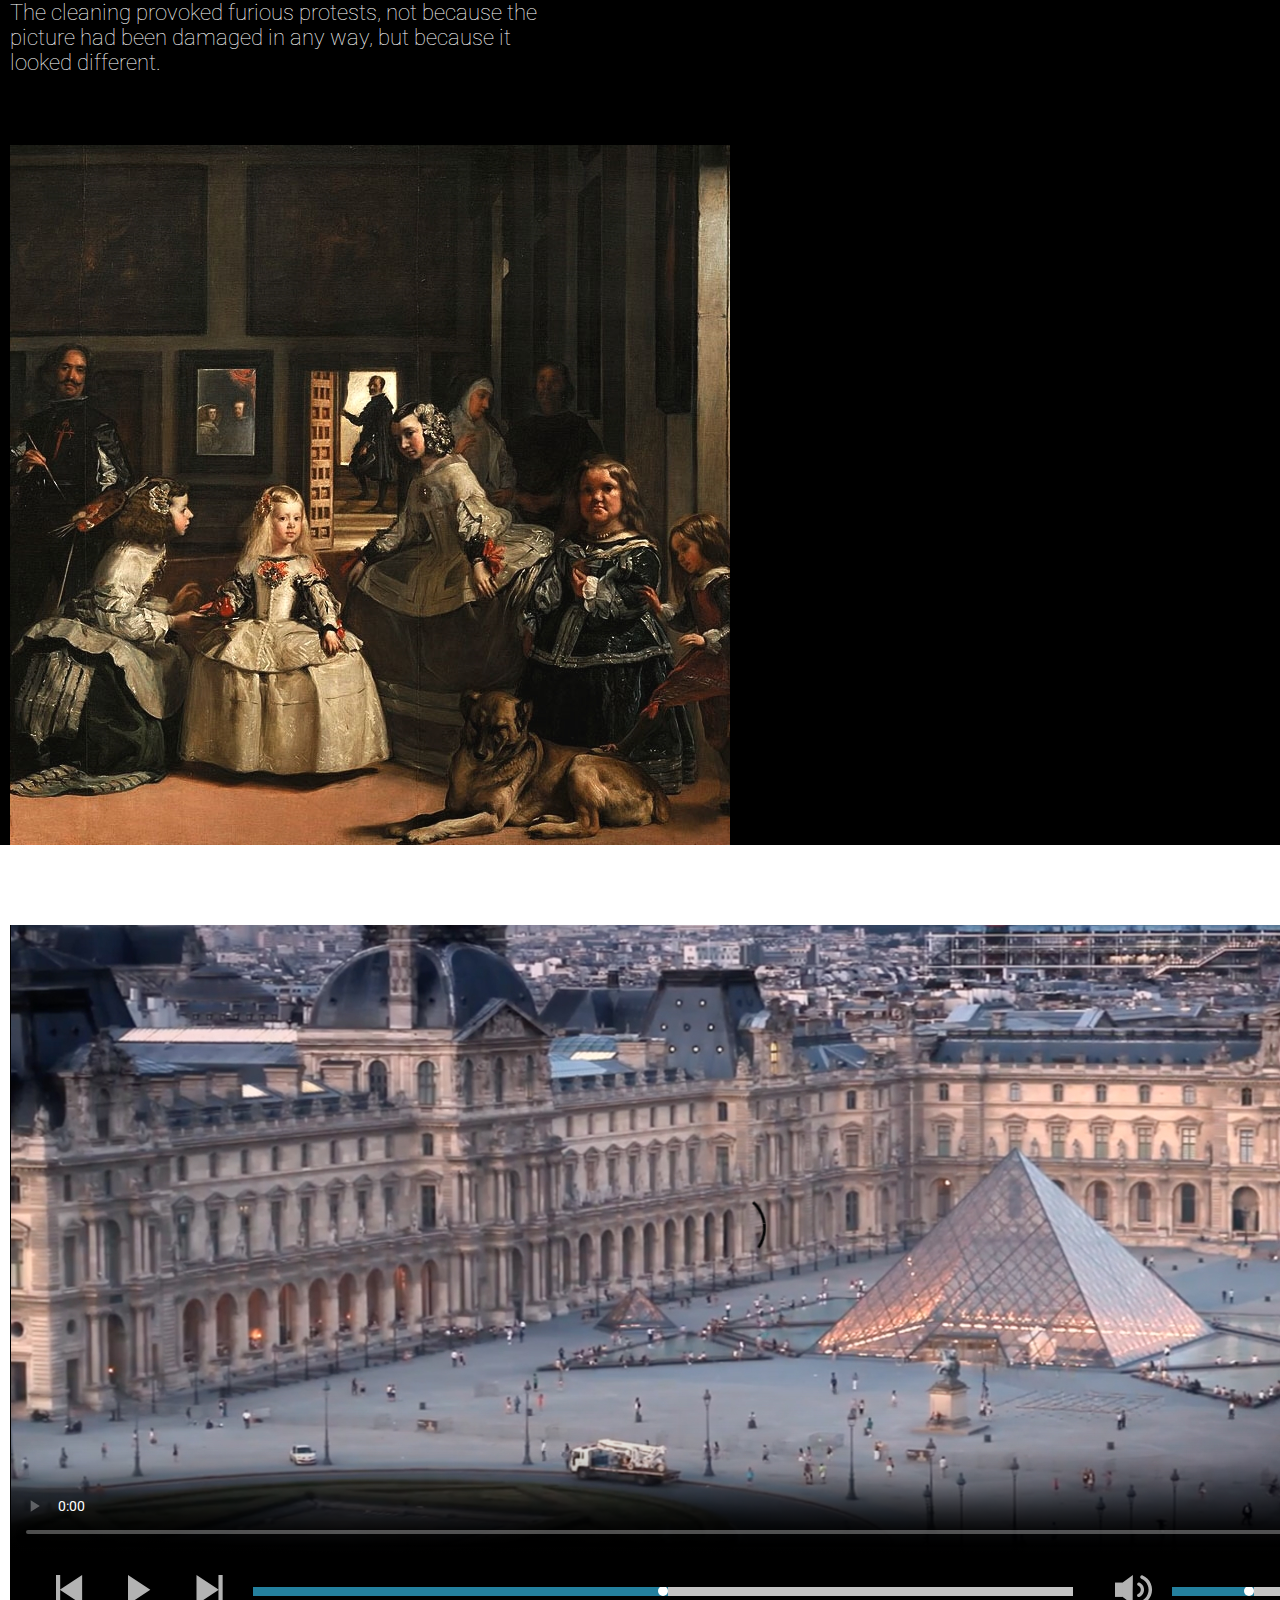
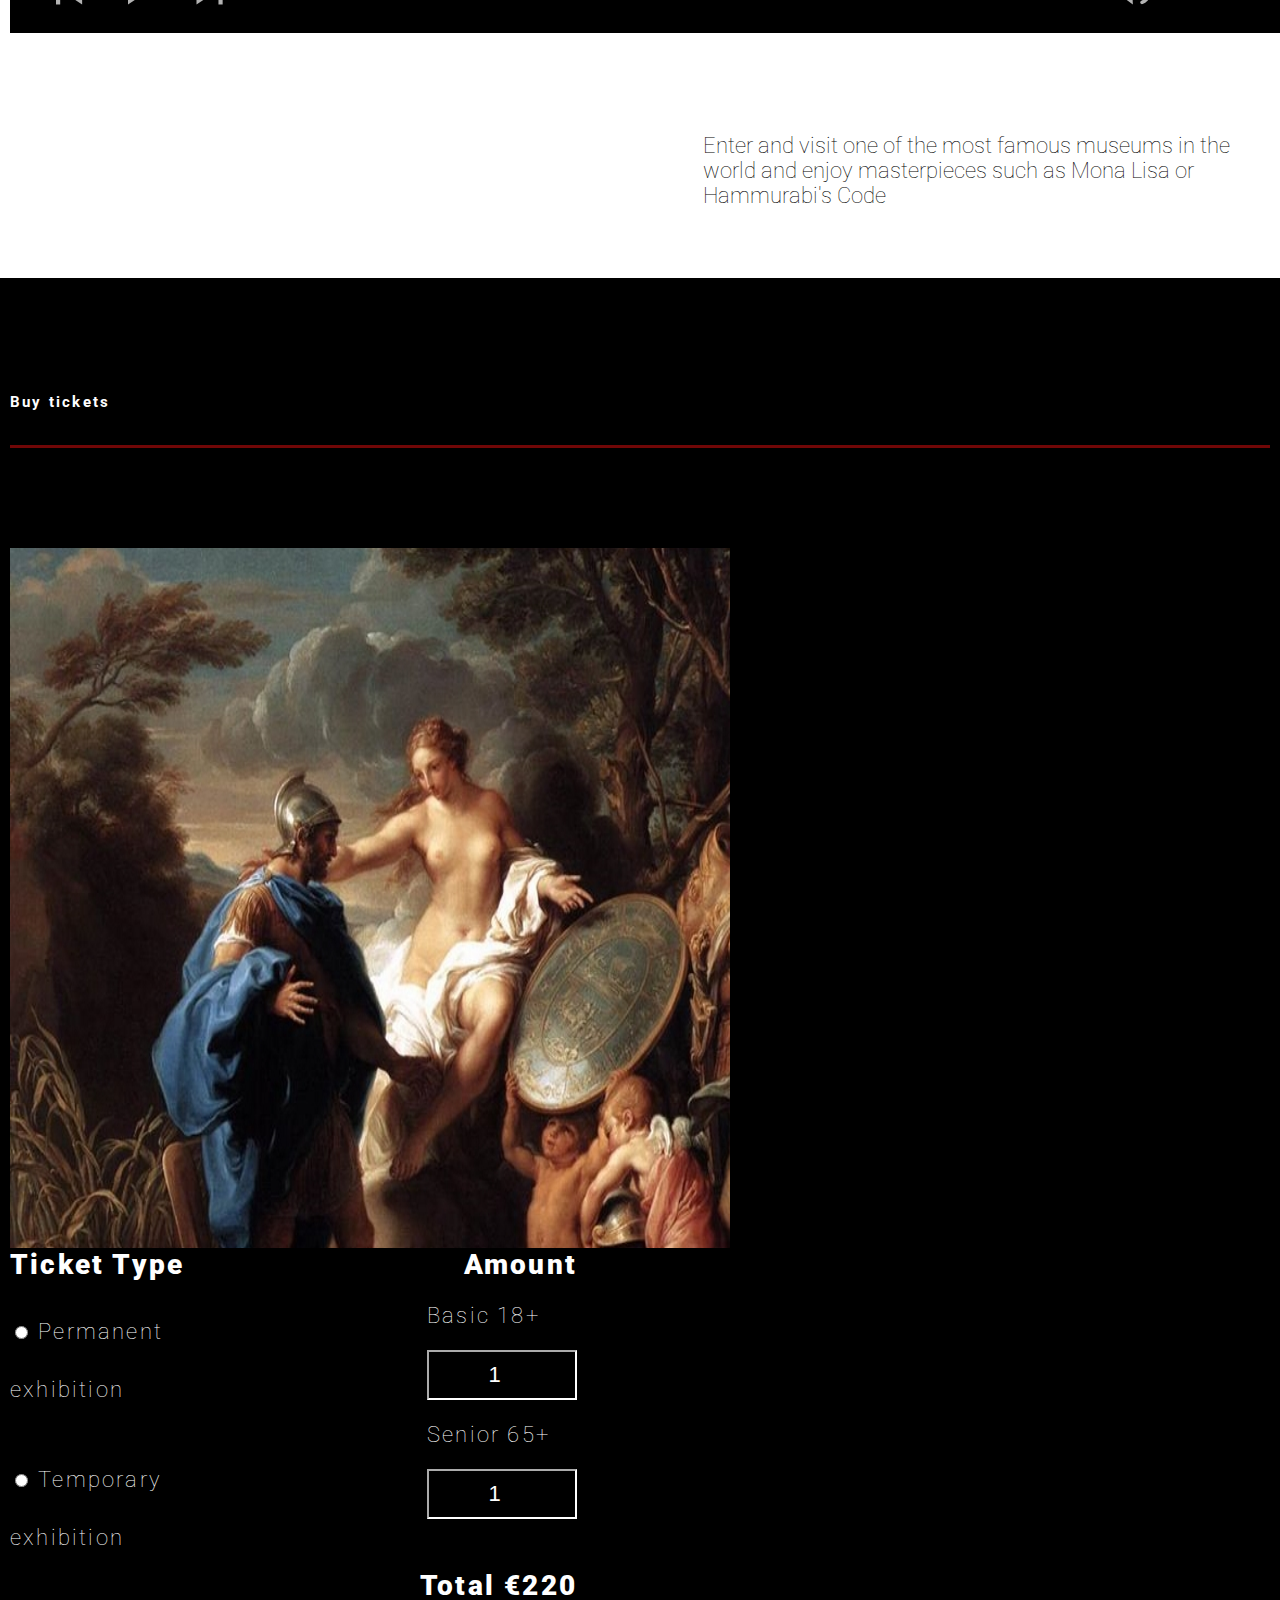
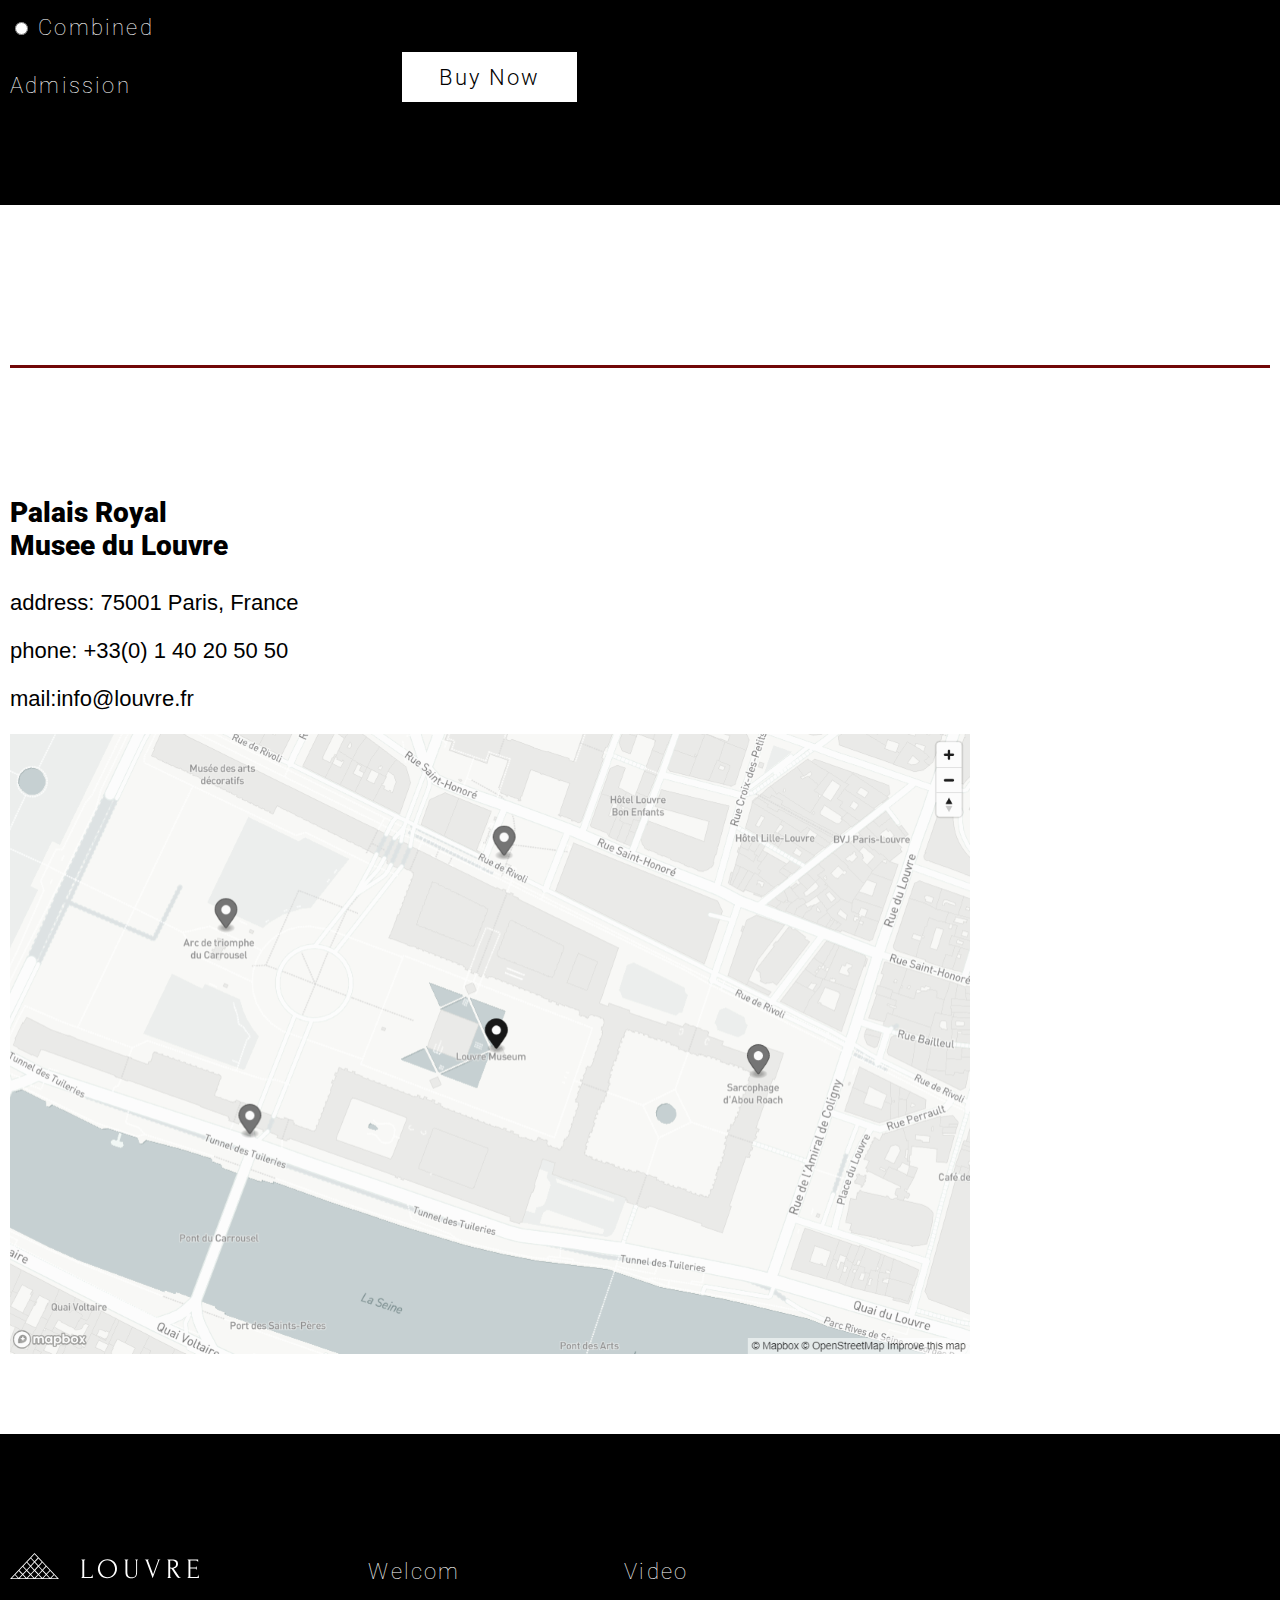
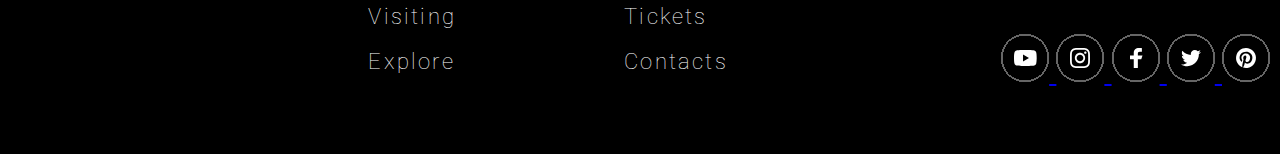
==== commit 2b48afbb: "Merge pull request #19 from AlexanderPletniov/museum" ====
--- a/museum/index.html
+++ b/museum/index.html
@@ -9,254 +9,6 @@
 
     <link rel="icon" href="assets/favicon.ico">
 
-
-<!DOCTYPE html>
-<html lang="en">
-<head>
-    <meta charset="UTF-8">
-    <meta http-equiv="X-UA-Compatible" content="IE=edge">
-    <meta name="viewport" content="width=device-width, initial-scale=1.0">
-    <title>Meseum</title>
-
-    <link rel="icon" href="museum/assets/favicon.ico">
-
-    <link rel="stylesheet" href="style.css" />
-    <link rel="preconnect" href="https://fonts.googleapis.com">
-    <link rel="preconnect" href="https://fonts.gstatic.com" crossorigin>
-    <link href="https://fonts.googleapis.com/css2?family=Roboto:wght@100;300;400;500;900&display=swap" rel="stylesheet">
-    <link rel="preconnect" href="https://fonts.googleapis.com">
-    <link rel="preconnect" href="https://fonts.gstatic.com" crossorigin>
-    <link href="https://fonts.googleapis.com/css2?family=Roboto:ital,wght@0,700;1,100;1,300;1,400;1,500;1,700;1,900&display=swap" rel="stylesheet">
-</head>
-<body>
-    <header id="header-id" class="header">
-        <div class="container">
-            <nav class="nav">
-                <a class="navlink" href="#header-id"><img src="museum/assets/svg/Logo.svg" alt="logo" width="195" height="50"></a>
-                
-                <div class="nav-in">
-                    <a class="nav-link" href="#visiting-id">Visiting</a>
-                    <a class="nav-link" href="#explore-id">Explore</a>
-                    <a class="nav-link" href="#video-id">Video</a>
-                    <a class="nav-link" href="#tickets-id">Tickets</a>
-                    <a class="nav-link" href="#contacts-id">Contacts</a>
-                </div>
-                
-            </nav>
-                
-            <section class="welcome">
-                <h1>Welcome </h1>
-                <h1>to the louvre</h1>
-                <article class="welcome-article">From the castle to the museum</article>
-                <a href="#visiting-id" class="welcome-btn">Discover the Louvre</a>
-            </section>
-        </div>
-    </header>
-
-      
-    
-    <section id="visiting-id" class="visiting">
-        <div class="container">
-            <div class="redline-wrapper">
-                <h2>Virual tour</h2>
-            </div>
-            <div class="card-wrapper">
-                <a class="card" href="#">
-                    <img class="blur" src="museum/assets/img/Rectangle1.jpg" alt="Rectangle" width="440" height="285">
-                    <h4>royal palace</h4>
-                    <div class="tour-wrapper">
-                        <h5>360° Virtual Tour</h5>
-                        <h5>Google Street Panorama View</h5>
-                    </div>
-                </a>
-
-                <a class="card" href="#">
-                    <img class="blur" src="museum/assets/img/Rectangle2.jpg" alt="Rectangle" width="440" height="285">
-                    <h4>Denon Wing</h4>
-                    <div class="tour-wrapper">
-                        <h5>360° Virtual Tour</h5>
-                        <h5>Google Street Panorama View</h5>
-                    </div>
-                </a>
-
-                <a class="card" href="#">
-                    <img class="blur" src="museum/assets/img/Rectangle3.jpg" alt="Rectangle" width="440" height="285">
-                    <h4>Colonnade Perrault</h4>
-                    <div class="tour-wrapper">
-                        <h5>360° Virtual Tour</h5>
-                        <h5>Google Street Panorama View</h5>
-                    </div>
-                </a>
-
-                <a class="card" href="#">
-                    <img class="blur" src="museum/assets/img/Rectangle4.jpg" alt="Rectangle" width="440" height="285">
-                    <h4>Greek hall</h4>
-                    <div class="tour-wrapper">
-                        <h5>360° Virtual Tour</h5>
-                        <h5>Google Street Panorama View</h5>
-                    </div>
-                </a>
-
-                <a class="card" href="#">
-                    <img class="blur" src="museum/assets/img/Rectangle5.jpg" alt="Rectangle" width="440" height="285">
-                    <h4>Mona Lisa</h4>
-                    <div class="tour-wrapper">
-                        <h5>360° Virtual Tour</h5>
-                        <h5>Google Street Panorama View</h5>
-                    </div>
-                </a>
-
-                <a class="card" href="#">
-                    <img class="blur" src="museum/assets/img/Rectangle6.jpg" alt="Rectangle" width="440" height="285">
-                    <h4>night palace</h4>
-                    <div class="tour-wrapper">
-                        <h5>360° Virtual Tour</h5>
-                        <h5>Google Street Panorama View</h5>
-                    </div>
-                </a>
-            </div>
-        </div>
-    </section>
-    
-    <section id="explore-id" class="explore">
-        <div class="container">
-            <div class="explore-wrapper">
-                <article class="flex-el">
-                    <div class="redline-wrapper">
-                        <h3>Picture explore</h3>                                            
-                    </div>
-                    <div class="text-wrapper">
-                        <p class="welcome-article size22">Las Meninas is a 1656 painting by Diego Velázquez, the leading artist of the Spanish Golden Age.</p>
-                        <p class="welcome-article size22">It was cleaned in 1984 to remove a <span class="color-text">"yellow veil"</span> of dust that had gathered since the previous restoration in the 19th century.</p>
-                        <p class="welcome-article size22">The cleaning provoked furious protests, not because the picture had been damaged in any way, but because it looked different.</p>                 
-                    </div>    
-                </article>           
-                <img src="museum/assets/img/pict1.png" alt="pict1" width="720" height="700">   
-            </div>
-        </div>
-    </section>
-
-    <section id="video-id" class="video">
-        <div class="container">
-            <div class="video-img-wrapper">
-                <video class="video" src="museum/assets/video/video.mp4" poster="museum/assets/video/poster.png" controls></video>
-                <div class="video-ctrl">
-                    <button class="video-ctrl-btn"> 
-                        <img  src="museum/assets/svg/Frame-5.svg" alt="left" width="27" height="30">
-                    </button>
-                    <button class="video-ctrl-btn">
-                        <img  src="museum/assets/svg/Frame-6.svg" alt="play" width="23" height="30">
-                    </button>
-                    <button class="video-ctrl-btn">
-                        <img  src="museum/assets/svg/Frame-4.svg" alt="right" width="28" height="30">
-                    </button>
-                    <input type="range" id="volume1" name="volume" min="0" max="10">
-                    <button class="video-ctrl-btn">
-                        <img  src="museum/assets/svg/Frame-2.svg" alt="sound" width="38" height="30">
-                    </button>
-                    <input type="range" id="volume2" name="volume" min="0" max="10">
-                    <button class="video-ctrl-btn">
-                        <img  src="museum/assets/svg/Frame.svg" alt="fool screen" width="36" height="36">
-                    </button>                    
-                </div>                             
-            </div>
-            <div class="explore-wrapper">
-                <h2>Video journey</h2>                                            
-                <p class="welcome-article size22 black flex-el">Enter and visit one of the most famous museums in the world and enjoy masterpieces such as Mona Lisa or Hammurabi's Code</p>
-            </div>
-        </div>
-    </section>
-        
-    <section id="tickets-id" class="tickets">
-        <div class="container">
-            <div class="redline-wrapper">
-                <h3>Buy tickets</h3>                                            
-            </div>
-            <div class="explore-wrapper">
-                <img src="museum/assets/img/pict2.png" alt="pict2" width="720" height="700"> 
-                <form class="flex-el ti-wrapper">
-                    <div class="flex-el">
-                        <p class="ti-title">Ticket Type</p>
-                         
-                        <p class="radio"><input type="radio" name="tkt" id="perm">
-                        <label for="perm">Permanent exhibition</label></p>
-                            
-                        <p class="radio"><input type="radio" name="tkt" id="temp">
-                        <label for="temp">Temporary exhibition</label></p>
-
-                        <p class="radio"><input type="radio" name="tkt" id="comby">
-                        <label for="comby">Combined Admission</label></p>
-                    </div> 
-                    <div>
-                        <p class="ti-title-amount">Amount</p>
-                        <div class="box-wrapper">
-                            <div class="box-cont">
-                                <p class="age">Basic 18+</p>
-                                <p><input class="input-number" type="number" size="5" name="num1" min="1"  value="1"></p>
-                                <p class="age"> Senior 65+</p>
-                                <p><input class="input-number" type="number" size="5" name="num2" min="1"  value="1"></p>
-                            </div>
-                        </div>
-                        <p class="ti-title-total">Total €220</p>
-                        
-                        <a class="buy-btn">Buy Now</a>
-                    </div>                     
-                </form> 
-            </div>
-        </div>
-    </section>
-        
-    <section id="contacts-id" class="contacts">
-        <div class="container">
-            <div class="redline-wrapper">
-                <h2>Contacts</h2>
-            </div>
-            <div class="explore-wrapper">
-                <div class="address">                                   
-                    <pre class="address-title">Palais Royal
-Musee du Louvre</pre>
-                    <p class="address-text">address: 75001 Paris, France</p>
-                    <p class="address-text">phone: +33(0) 1 40 20 50 50</p>
-                    <p class="address-text">mail:info@louvre.fr</p>
-                </div>  
-                <img src="museum/assets/img/map.png" alt="map" width="960" height="620"> 
-            </div>
-        </div>
-    </section>
-
-    <footer class="footer">
-        <div class="container">
-            <nav class="footer-flex">
-                
-                <a class="navlink" href="#header-id"><img src="museum/assets/svg/Logo.svg" alt="logo"></a>
-                
-                <div class="nav-footer">
-                    <a class="nav-link" href="#header-id">Welcom</a>
-                    <a class="nav-link" href="#visiting-id">Visiting</a>
-                    <a class="nav-link" href="#explore-id">Explore</a>
-                </div>
-                <div class="nav-footer">
-                    <a class="nav-link" href="#video-id">Video</a>
-                    <a class="nav-link" href="#tickets-id">Tickets</a>
-                    <a class="nav-link" href="#contacts-id">Contacts</a>
-                </div>
-                <div class="social">
-                    <a class="social-img" href="#"><img src="museum/assets/svg/Youtube.svg" alt="Youtube"> 
-                        <div class="golden"></div></a>
-                    <a class="social-img" href="#"><img src="museum/assets/svg/Instagram.svg" alt="Instagram">
-                        <div class="golden"></div></a>
-                    <a class="social-img" href="#"><img src="museum/assets/svg/Facebook.svg" alt="Facebook">
-                        <div class="golden"></div></a>
-                    <a class="social-img" href="#"><img src="museum/assets/svg/Twitter.svg" alt="Twitter">
-                        <div class="golden"></div></a>
-                    <a class="social-img" href="#"><img src="museum/assets/svg/Pinterest.svg" alt="Pinterest">
-                        <div class="golden"></div></a>
-                </div>
-            </nav>
-        </div>
-    </footer>
-</body>
-</html>
     <link rel="stylesheet" href="style.css" />
     <link rel="preconnect" href="https://fonts.googleapis.com">
     <link rel="preconnect" href="https://fonts.gstatic.com" crossorigin>
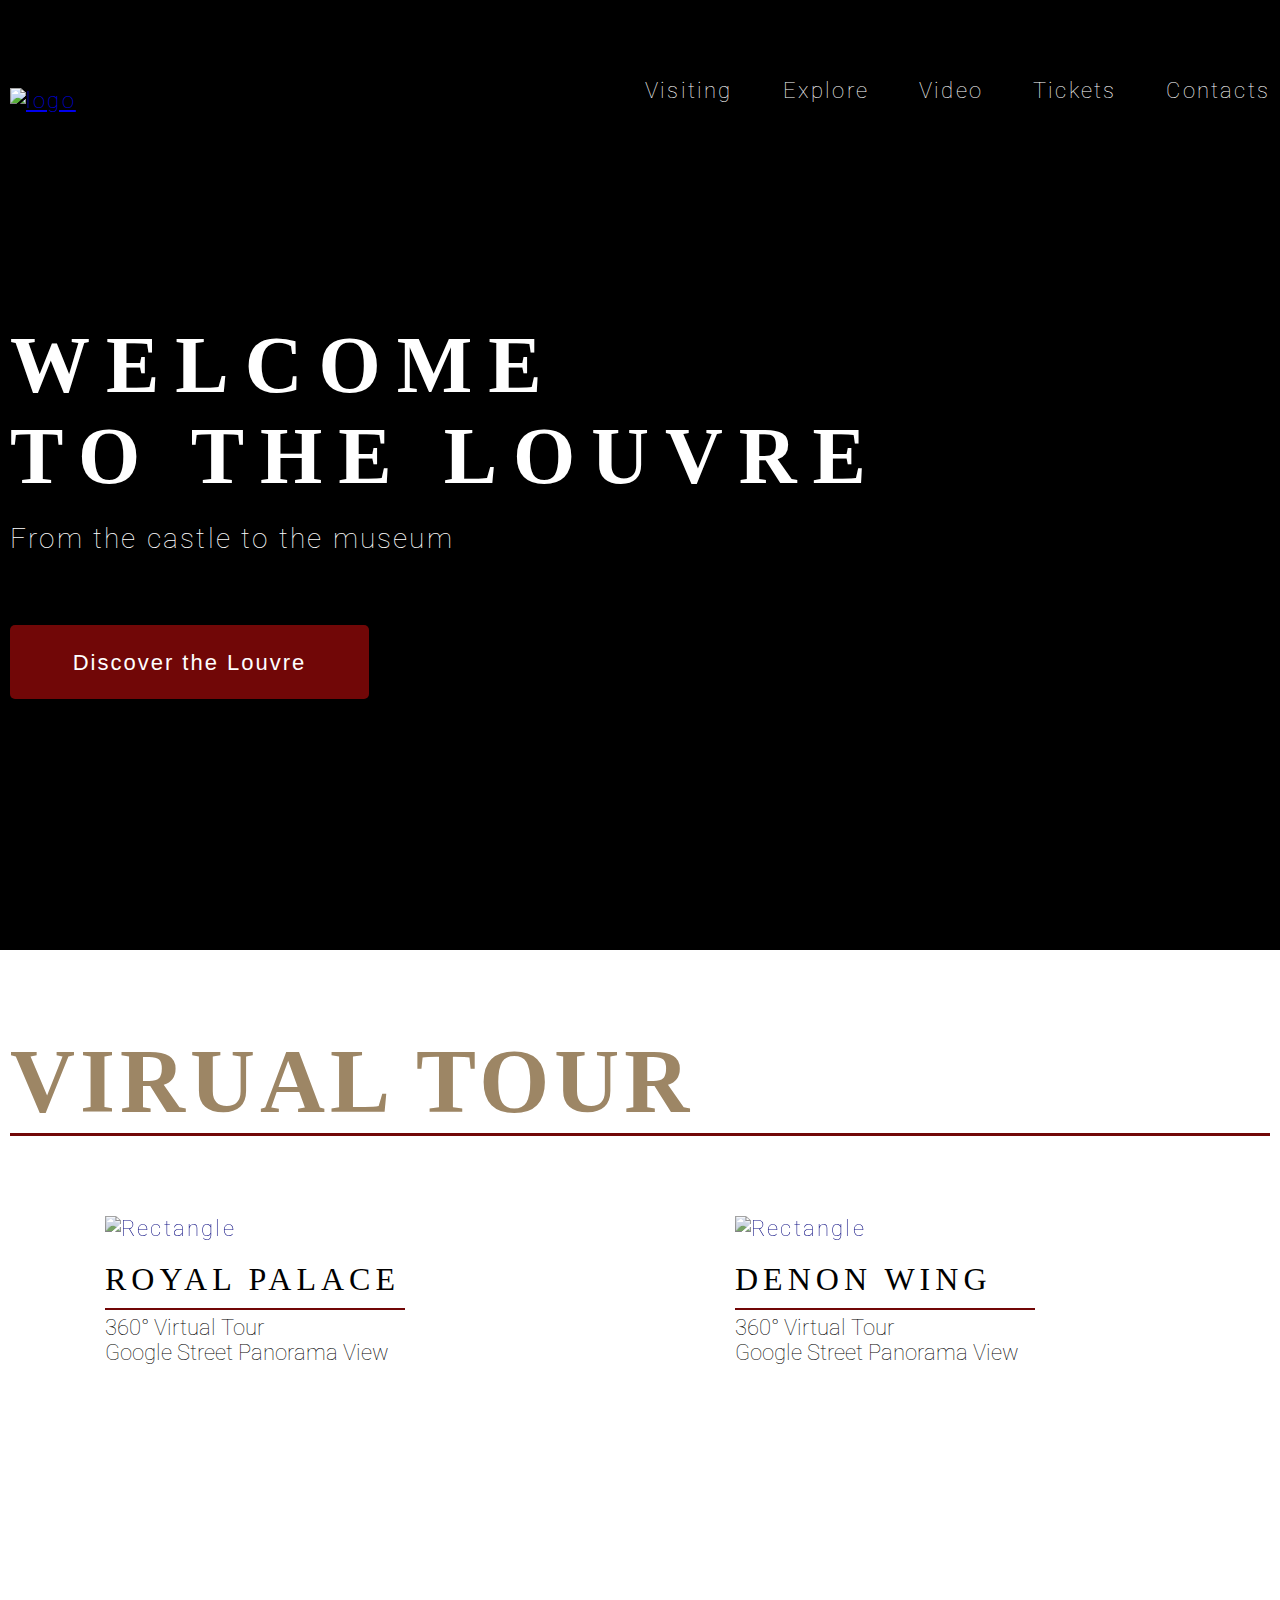
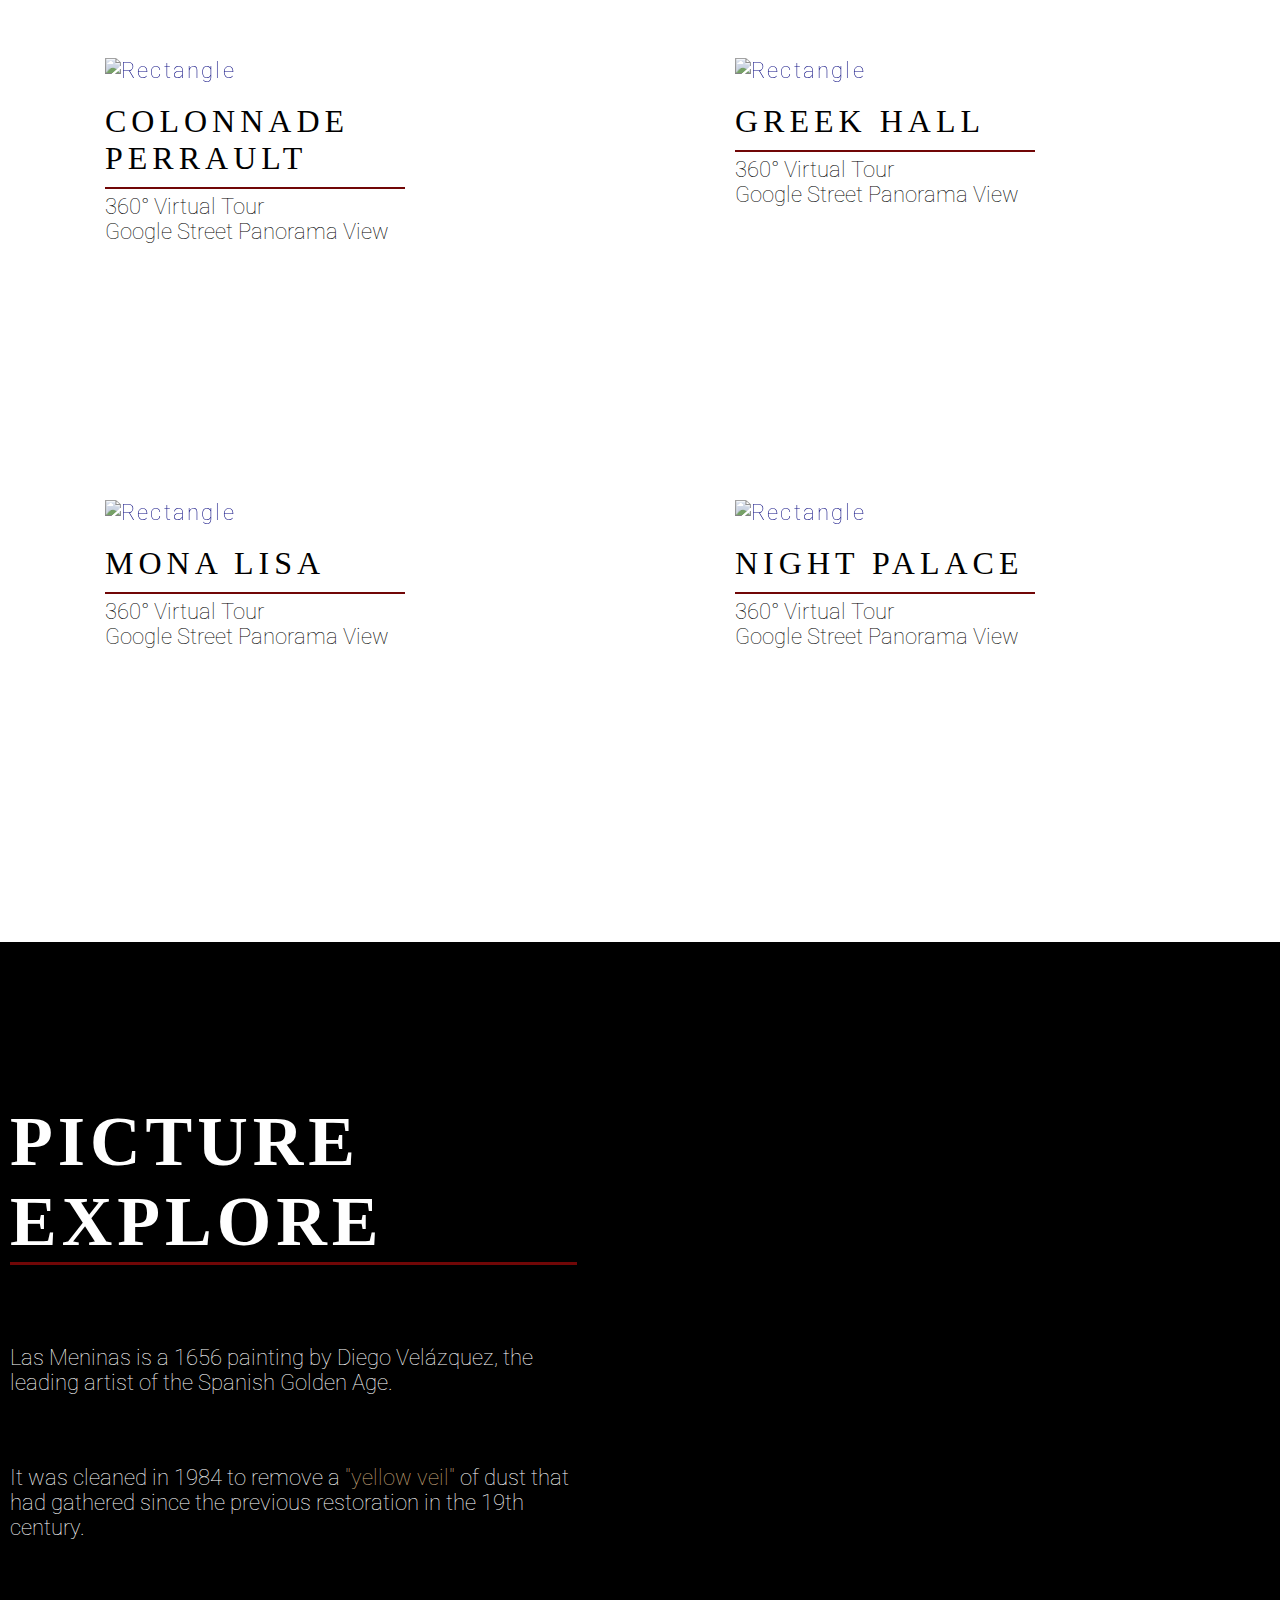
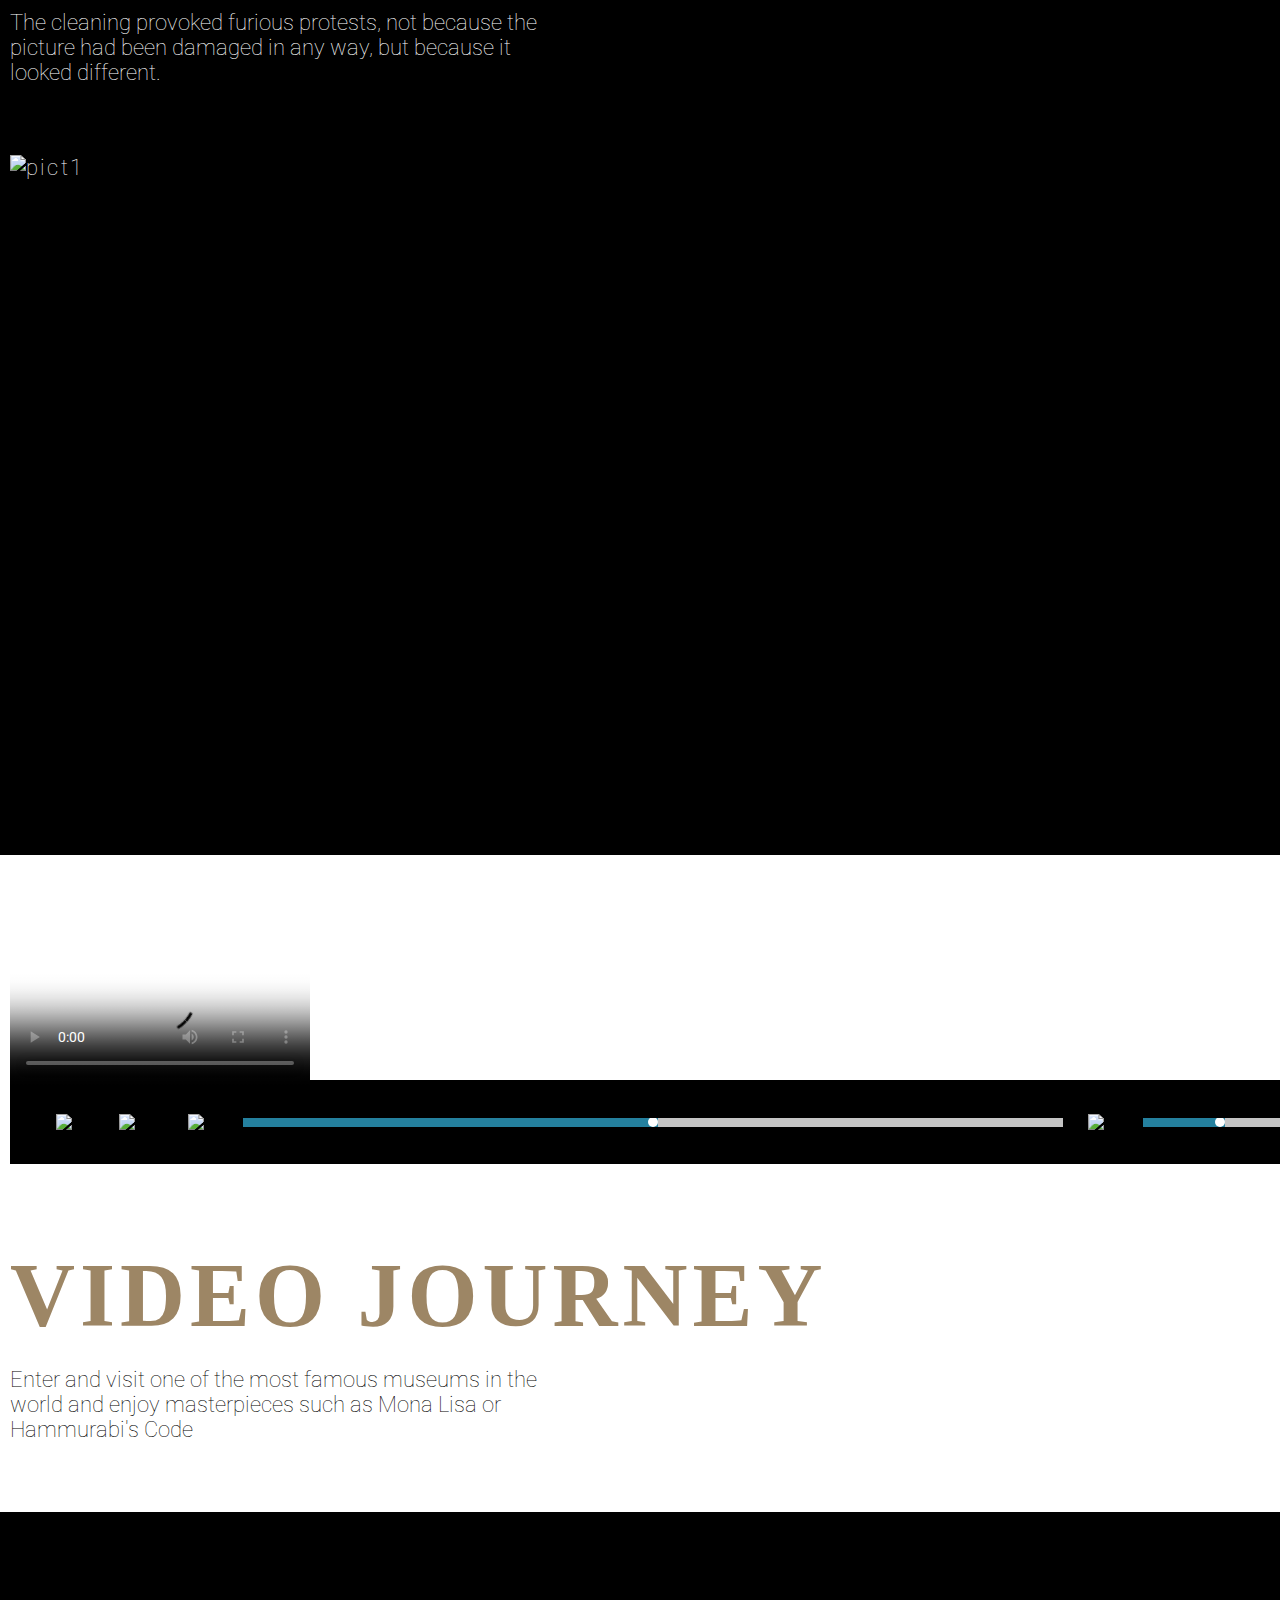
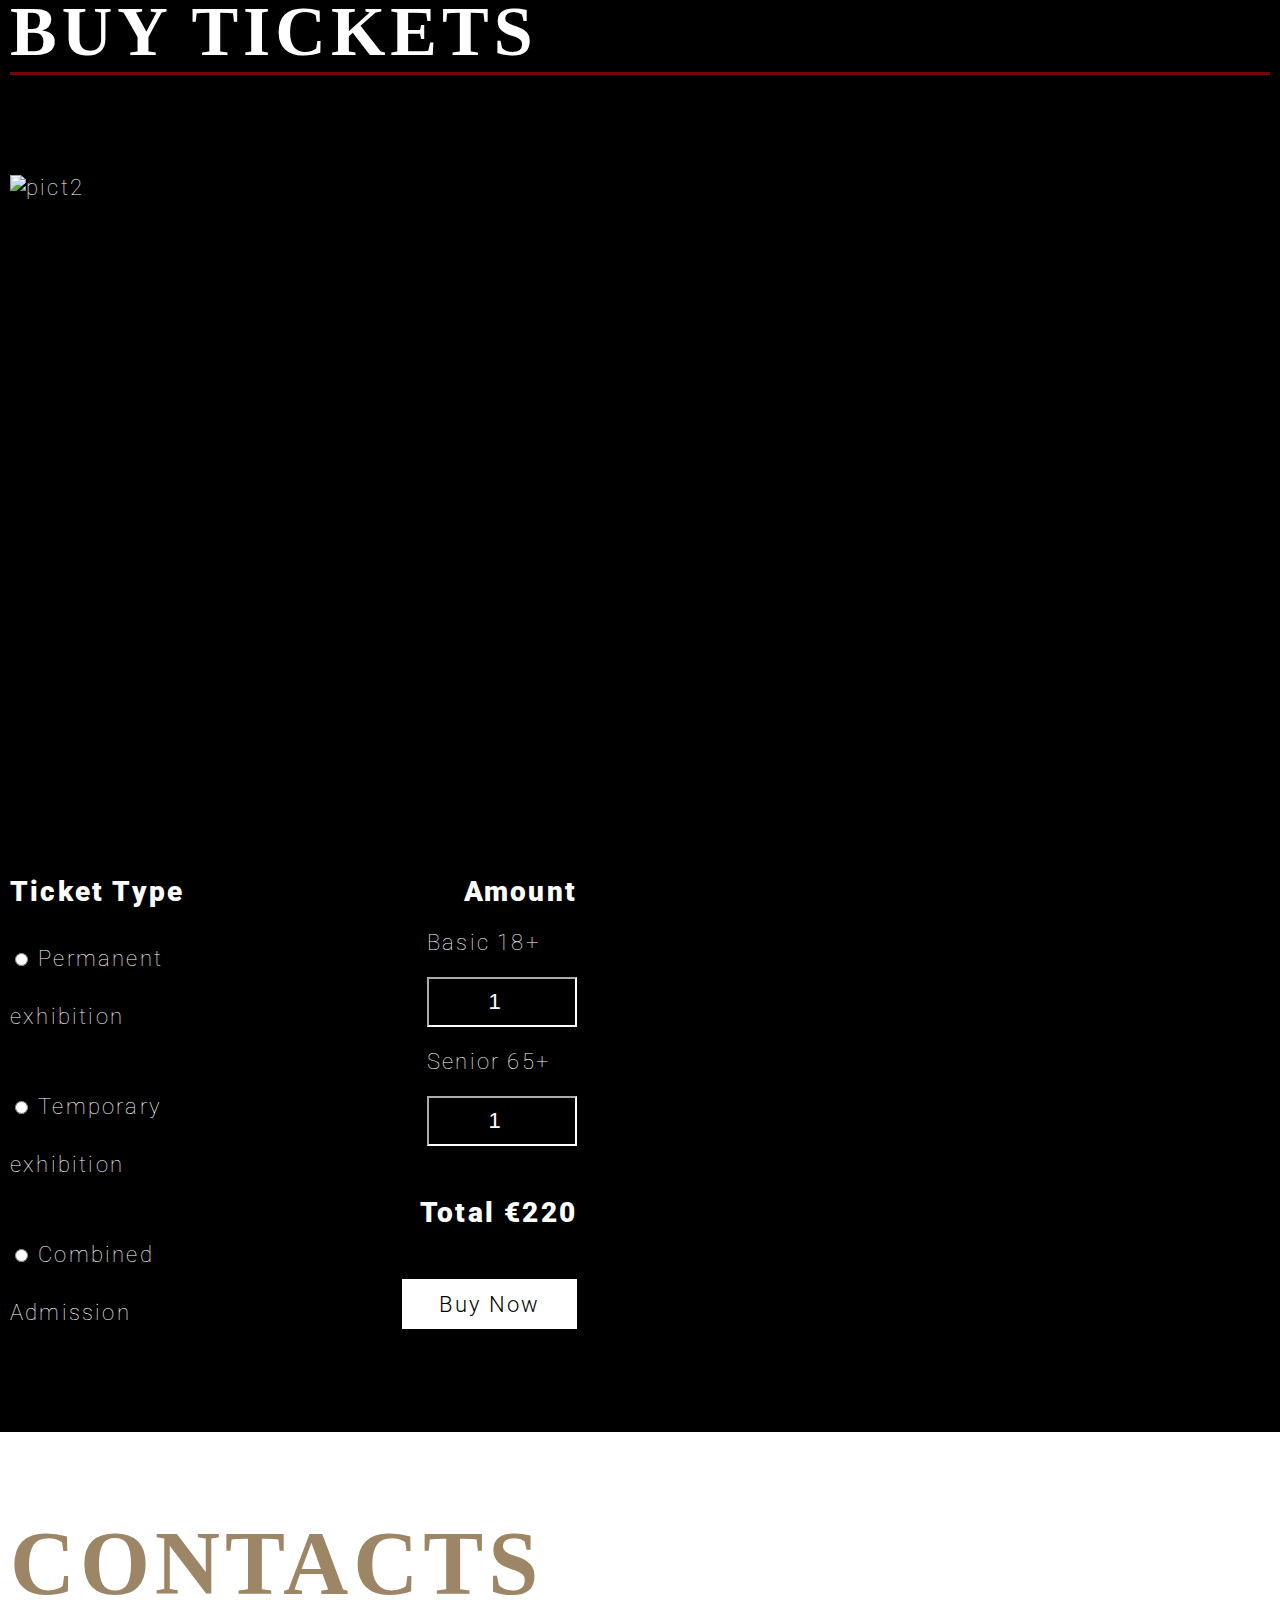
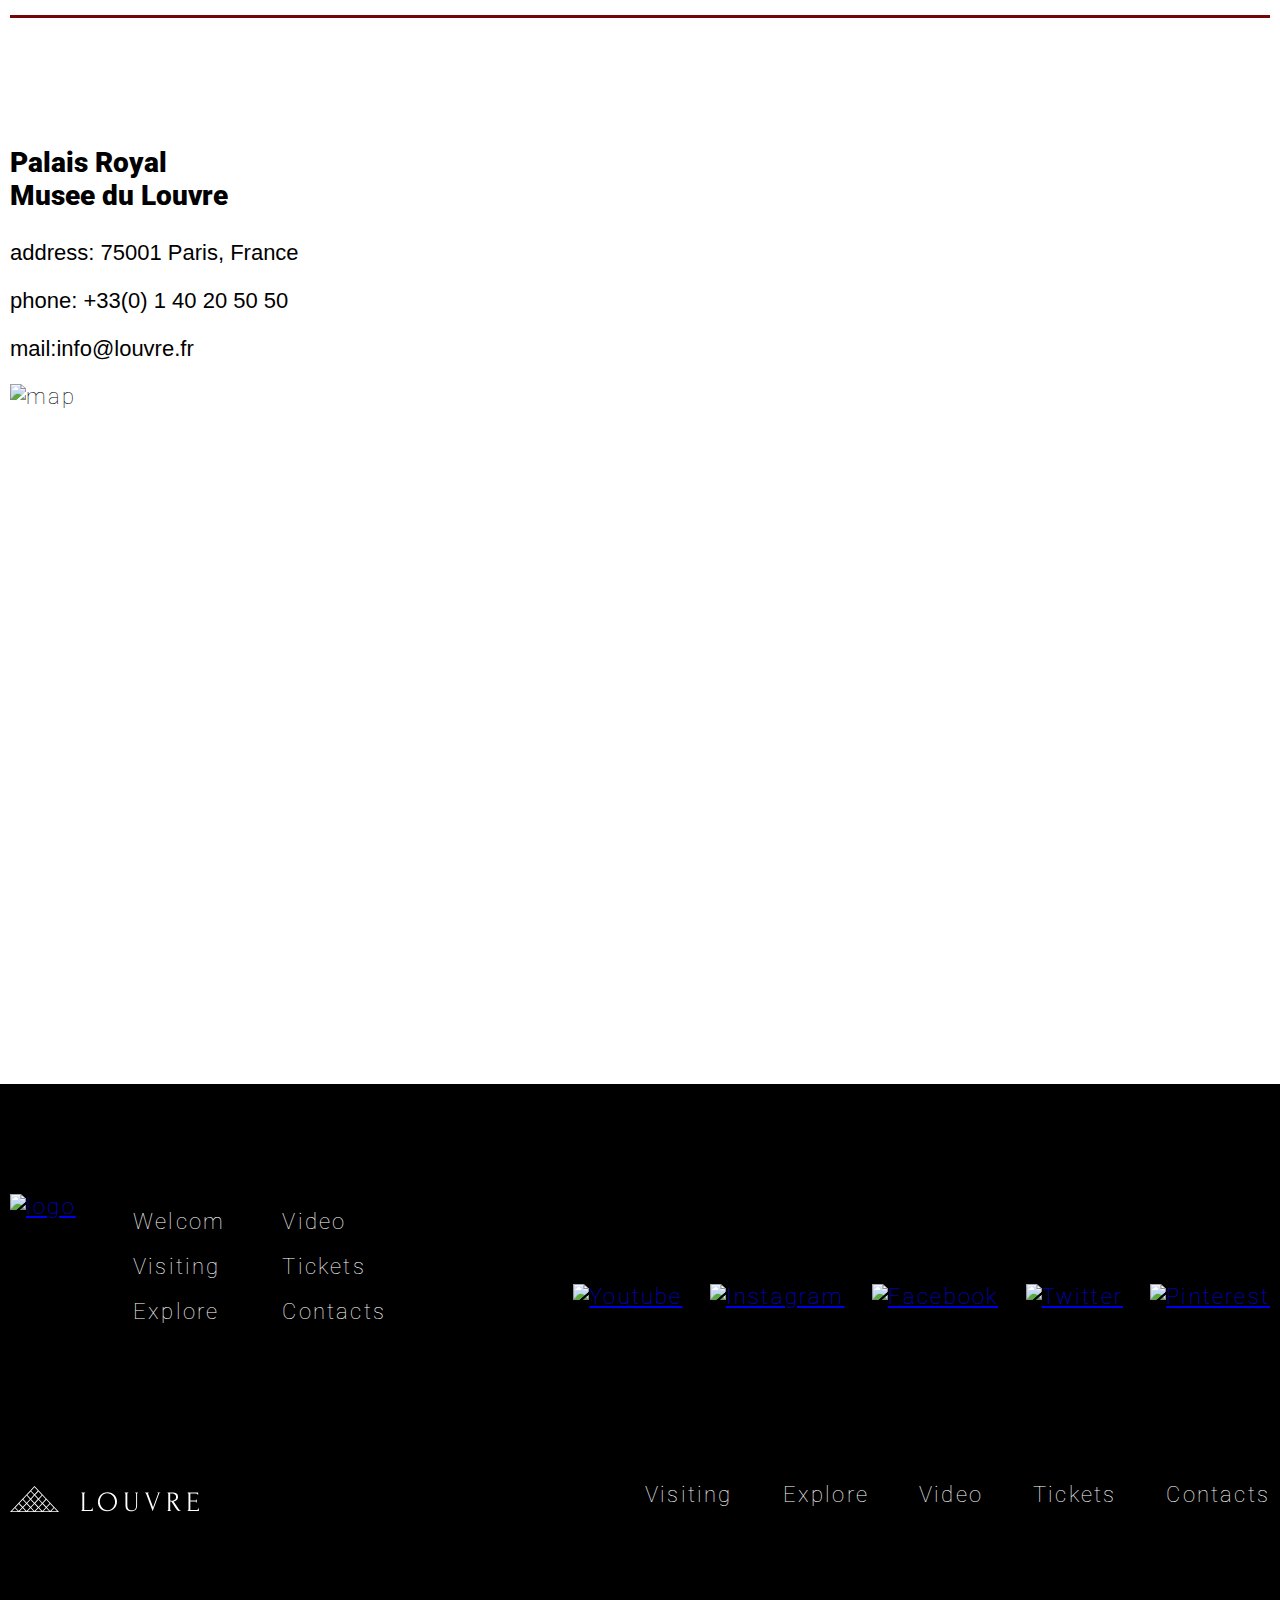
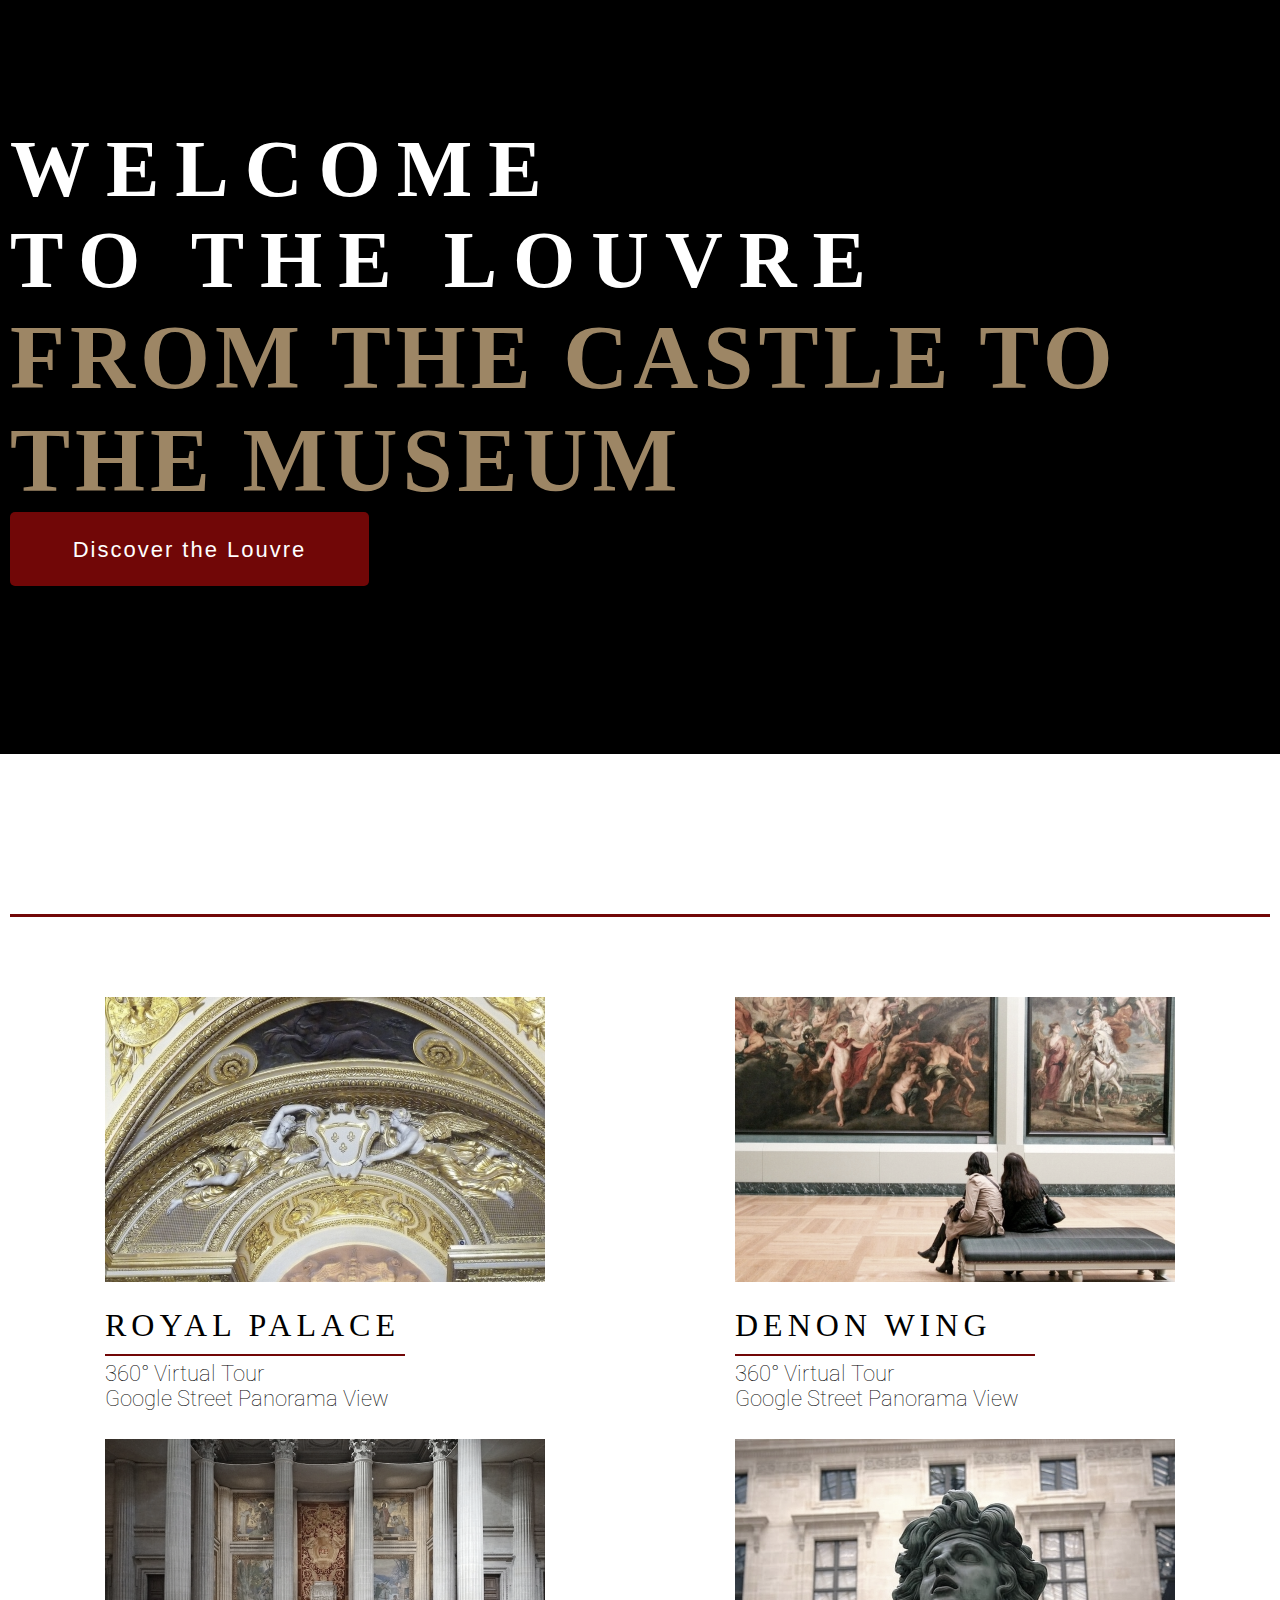
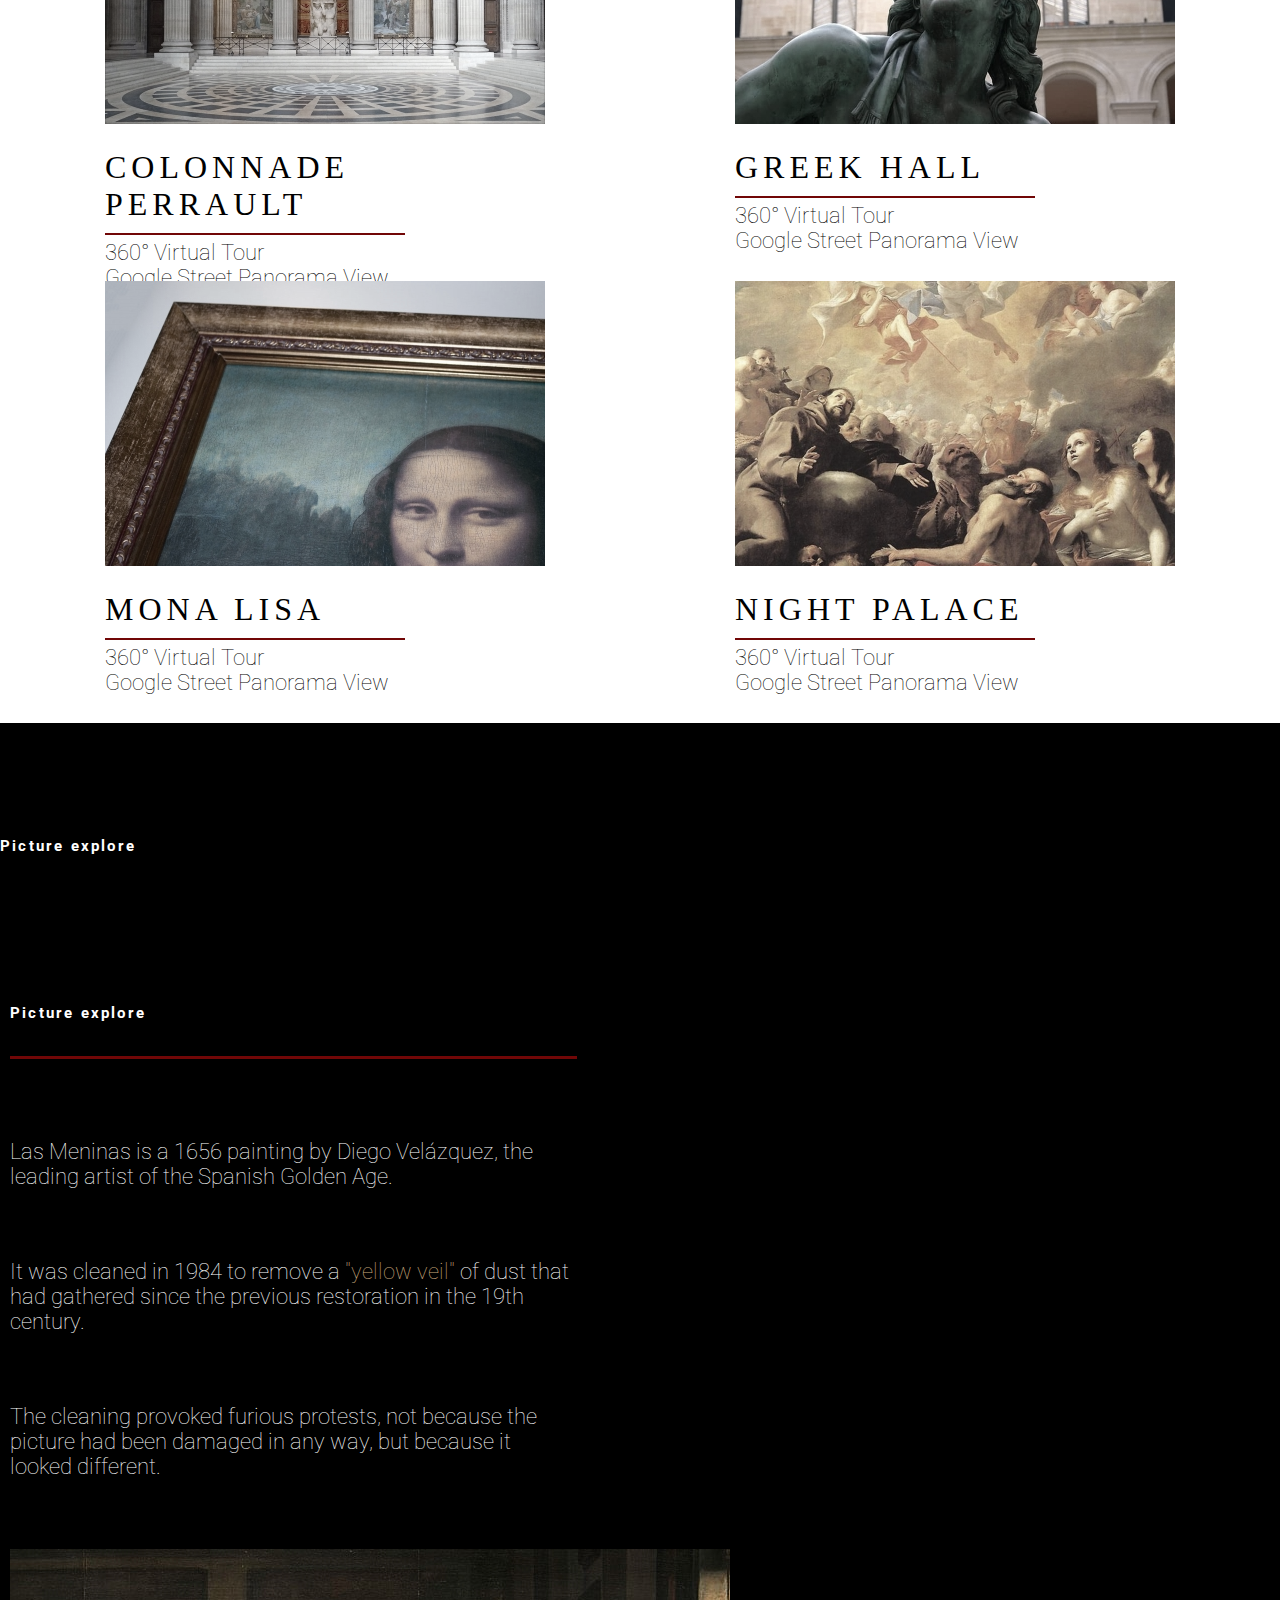
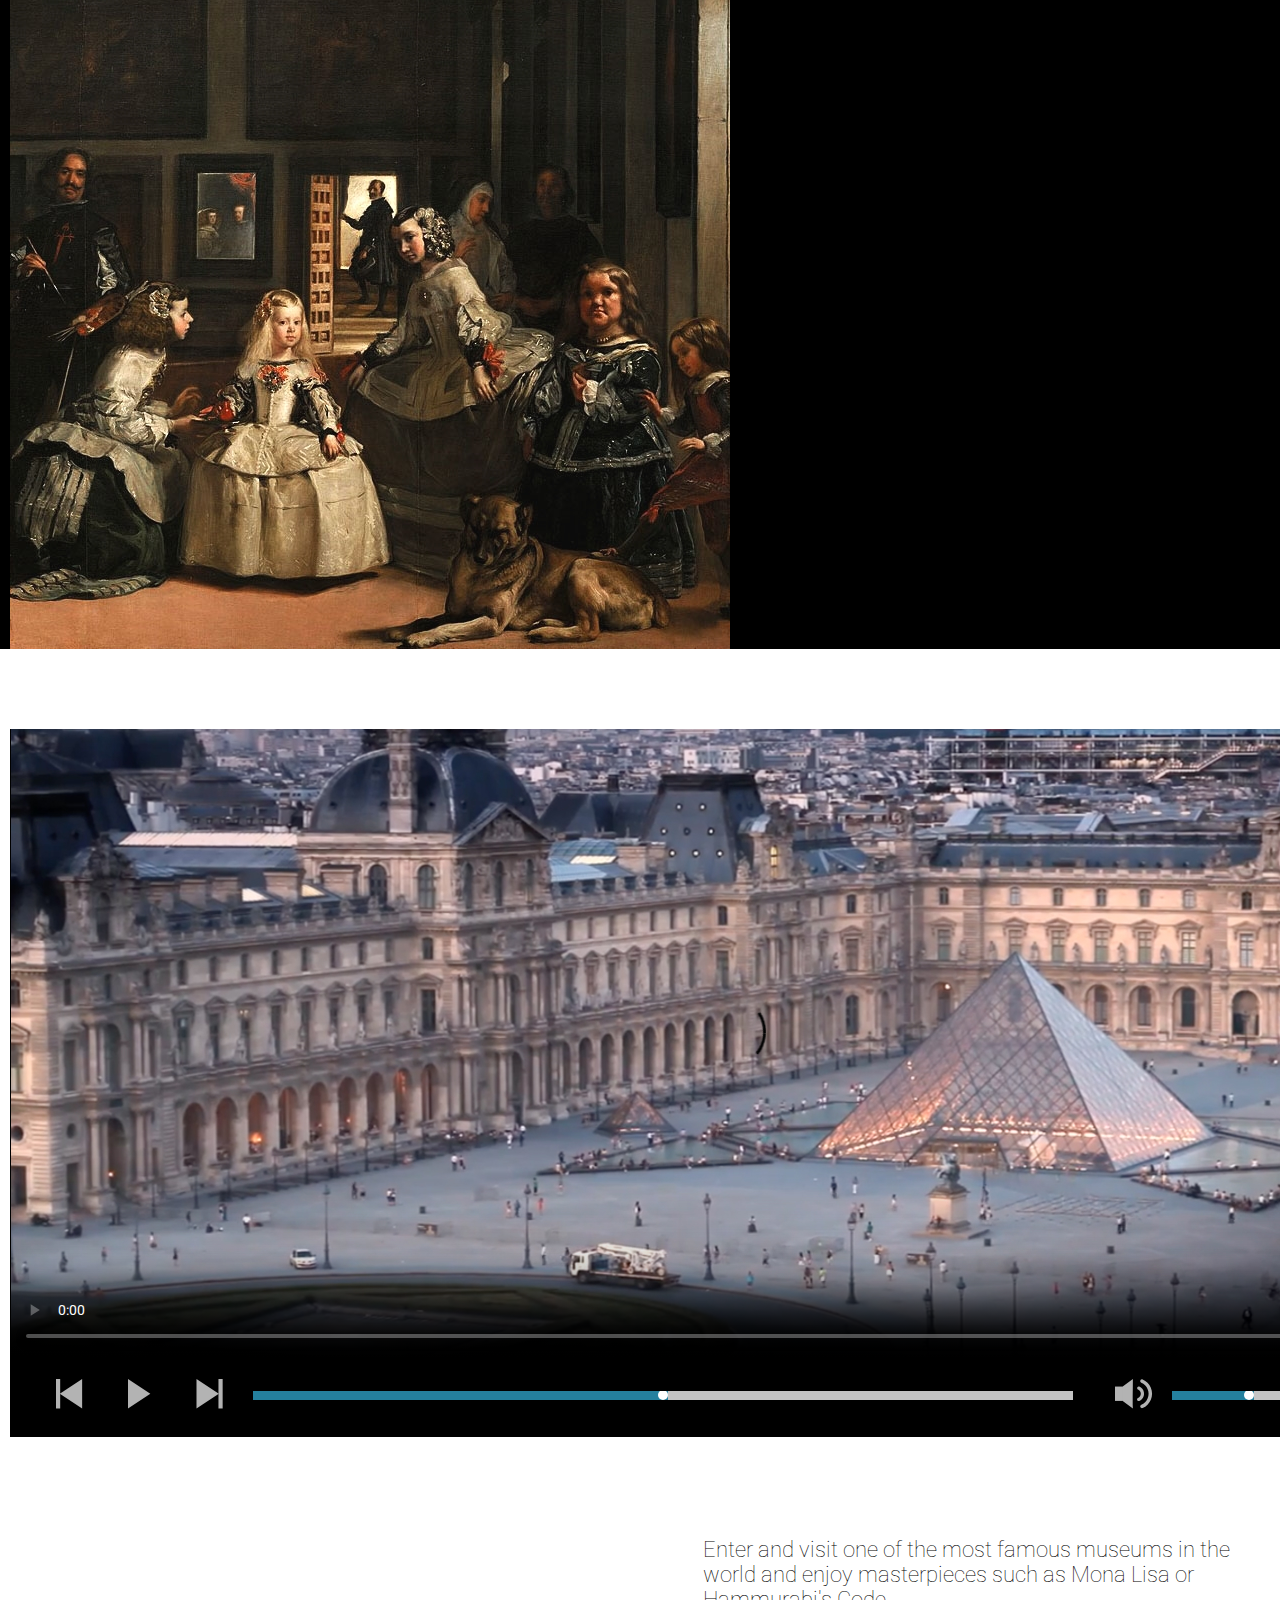
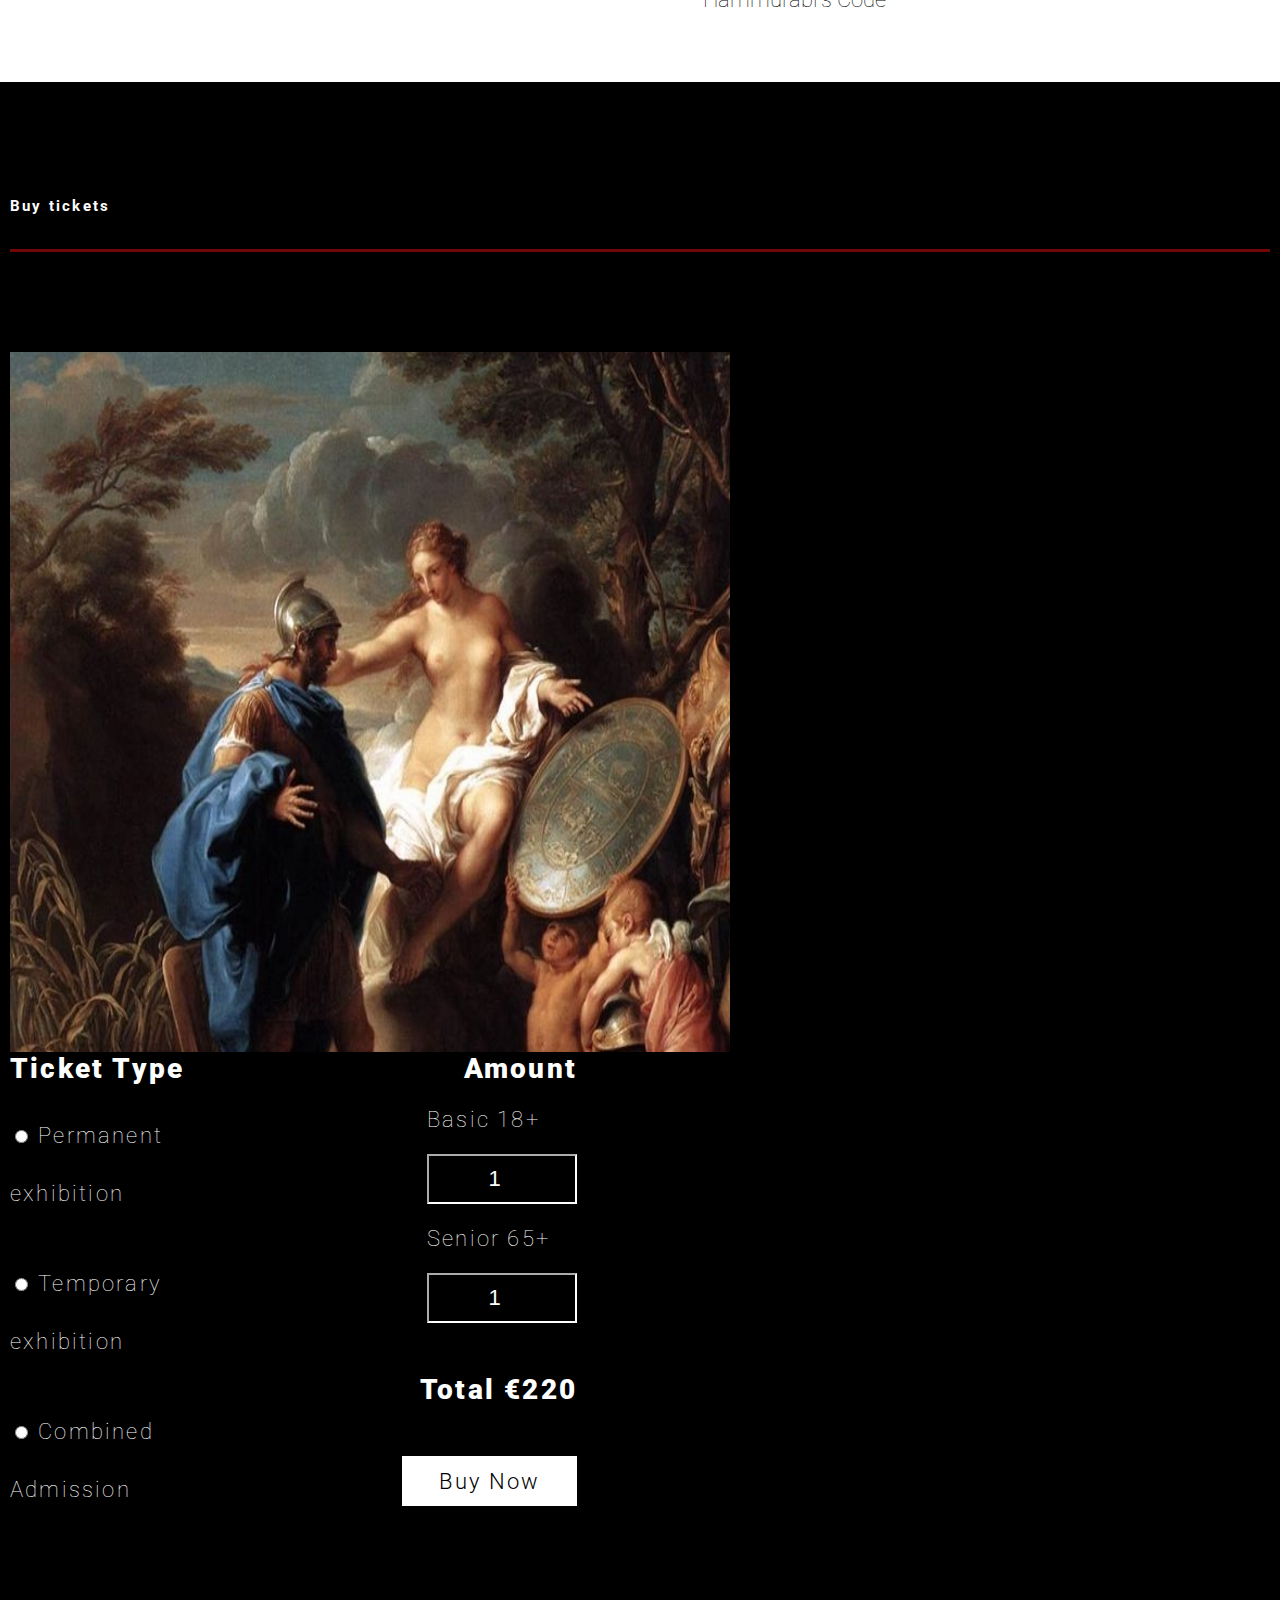
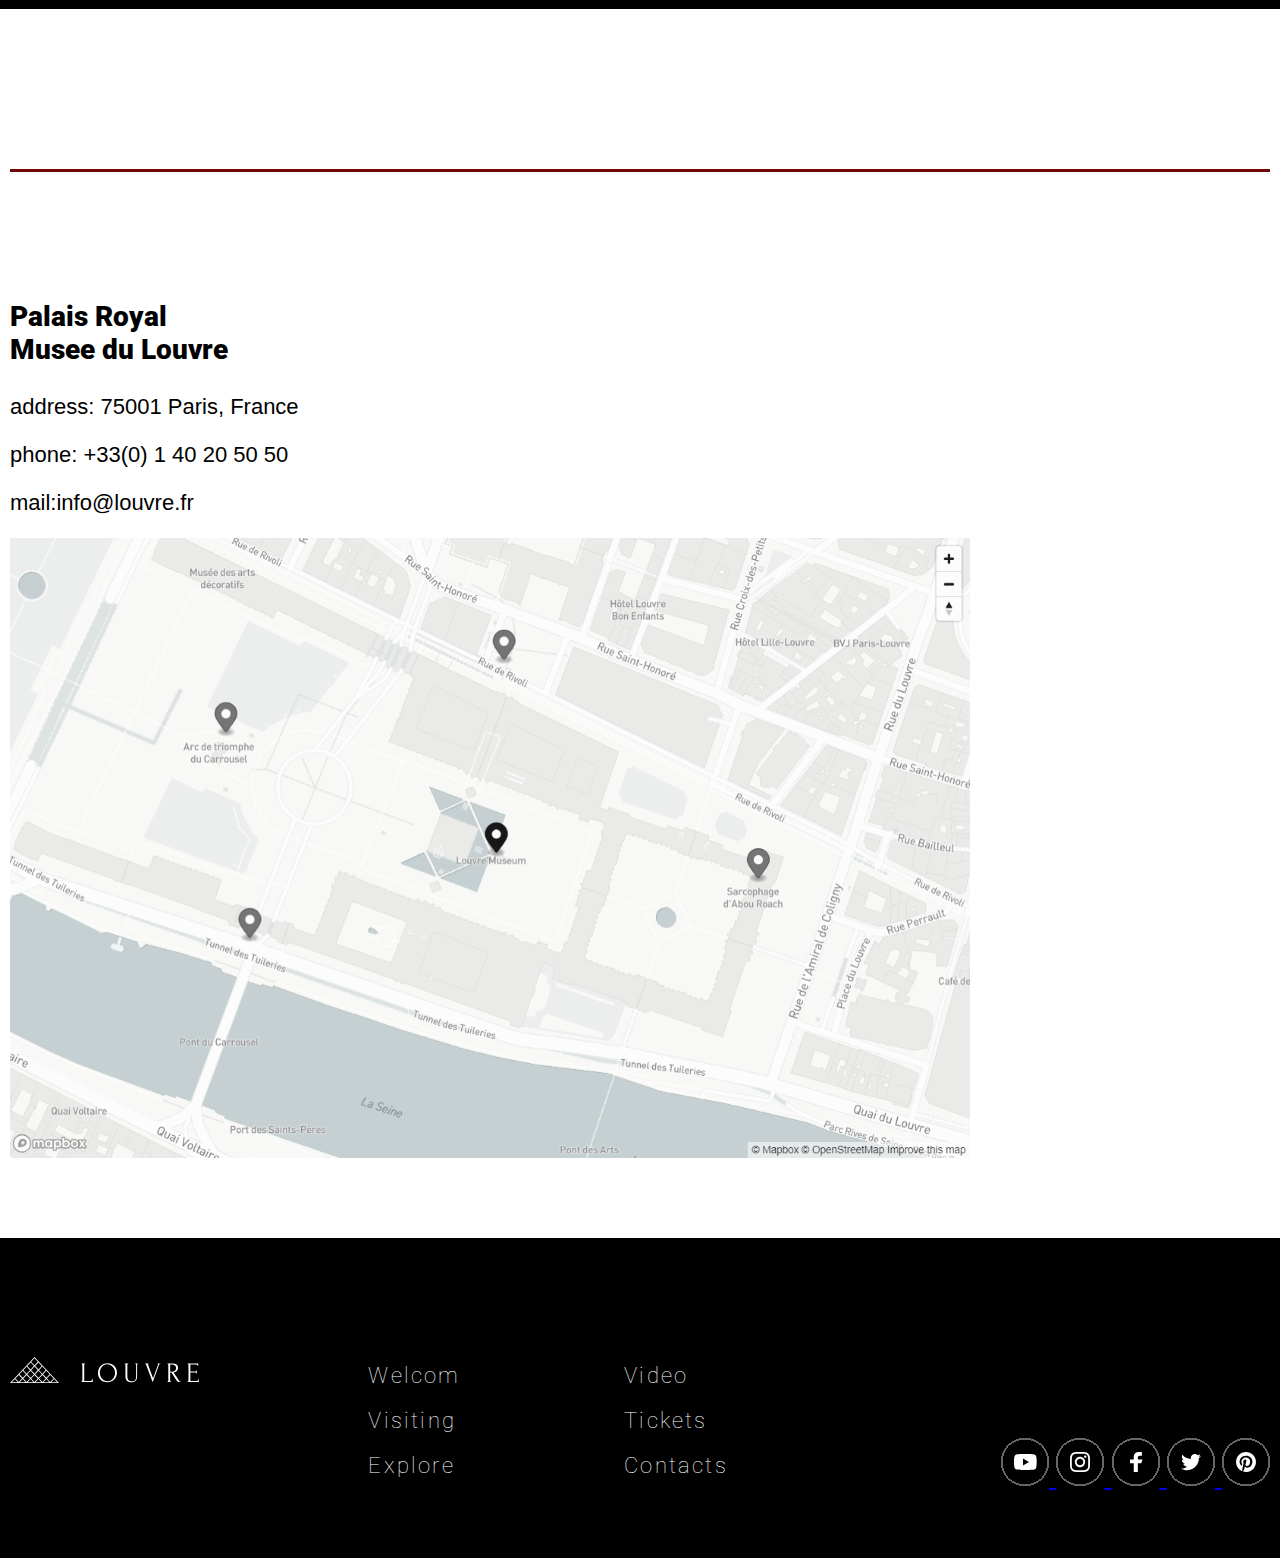
==== commit 046cc174: "Merge pull request #23 from AlexanderPletniov/j30" ====
--- a/museum/index.html
+++ b/museum/index.html
@@ -9,6 +9,254 @@
 
     <link rel="icon" href="assets/favicon.ico">
 
+
+<!DOCTYPE html>
+<html lang="en">
+<head>
+    <meta charset="UTF-8">
+    <meta http-equiv="X-UA-Compatible" content="IE=edge">
+    <meta name="viewport" content="width=device-width, initial-scale=1.0">
+    <title>Meseum</title>
+
+    <link rel="icon" href="museum/assets/favicon.ico">
+
+    <link rel="stylesheet" href="style.css" />
+    <link rel="preconnect" href="https://fonts.googleapis.com">
+    <link rel="preconnect" href="https://fonts.gstatic.com" crossorigin>
+    <link href="https://fonts.googleapis.com/css2?family=Roboto:wght@100;300;400;500;900&display=swap" rel="stylesheet">
+    <link rel="preconnect" href="https://fonts.googleapis.com">
+    <link rel="preconnect" href="https://fonts.gstatic.com" crossorigin>
+    <link href="https://fonts.googleapis.com/css2?family=Roboto:ital,wght@0,700;1,100;1,300;1,400;1,500;1,700;1,900&display=swap" rel="stylesheet">
+</head>
+<body>
+    <header id="header-id" class="header">
+        <div class="container">
+            <nav class="nav">
+                <a class="navlink" href="#header-id"><img src="museum/assets/svg/Logo.svg" alt="logo" width="195" height="50"></a>
+                
+                <div class="nav-in">
+                    <a class="nav-link" href="#visiting-id">Visiting</a>
+                    <a class="nav-link" href="#explore-id">Explore</a>
+                    <a class="nav-link" href="#video-id">Video</a>
+                    <a class="nav-link" href="#tickets-id">Tickets</a>
+                    <a class="nav-link" href="#contacts-id">Contacts</a>
+                </div>
+                
+            </nav>
+                
+            <section class="welcome">
+                <h1>Welcome </h1>
+                <h1>to the louvre</h1>
+                <article class="welcome-article">From the castle to the museum</article>
+                <a href="#visiting-id" class="welcome-btn">Discover the Louvre</a>
+            </section>
+        </div>
+    </header>
+
+      
+    
+    <section id="visiting-id" class="visiting">
+        <div class="container">
+            <div class="redline-wrapper">
+                <h2>Virual tour</h2>
+            </div>
+            <div class="card-wrapper">
+                <a class="card" href="#">
+                    <img class="blur" src="museum/assets/img/Rectangle1.jpg" alt="Rectangle" width="440" height="285">
+                    <h4>royal palace</h4>
+                    <div class="tour-wrapper">
+                        <h5>360° Virtual Tour</h5>
+                        <h5>Google Street Panorama View</h5>
+                    </div>
+                </a>
+
+                <a class="card" href="#">
+                    <img class="blur" src="museum/assets/img/Rectangle2.jpg" alt="Rectangle" width="440" height="285">
+                    <h4>Denon Wing</h4>
+                    <div class="tour-wrapper">
+                        <h5>360° Virtual Tour</h5>
+                        <h5>Google Street Panorama View</h5>
+                    </div>
+                </a>
+
+                <a class="card" href="#">
+                    <img class="blur" src="museum/assets/img/Rectangle3.jpg" alt="Rectangle" width="440" height="285">
+                    <h4>Colonnade Perrault</h4>
+                    <div class="tour-wrapper">
+                        <h5>360° Virtual Tour</h5>
+                        <h5>Google Street Panorama View</h5>
+                    </div>
+                </a>
+
+                <a class="card" href="#">
+                    <img class="blur" src="museum/assets/img/Rectangle4.jpg" alt="Rectangle" width="440" height="285">
+                    <h4>Greek hall</h4>
+                    <div class="tour-wrapper">
+                        <h5>360° Virtual Tour</h5>
+                        <h5>Google Street Panorama View</h5>
+                    </div>
+                </a>
+
+                <a class="card" href="#">
+                    <img class="blur" src="museum/assets/img/Rectangle5.jpg" alt="Rectangle" width="440" height="285">
+                    <h4>Mona Lisa</h4>
+                    <div class="tour-wrapper">
+                        <h5>360° Virtual Tour</h5>
+                        <h5>Google Street Panorama View</h5>
+                    </div>
+                </a>
+
+                <a class="card" href="#">
+                    <img class="blur" src="museum/assets/img/Rectangle6.jpg" alt="Rectangle" width="440" height="285">
+                    <h4>night palace</h4>
+                    <div class="tour-wrapper">
+                        <h5>360° Virtual Tour</h5>
+                        <h5>Google Street Panorama View</h5>
+                    </div>
+                </a>
+            </div>
+        </div>
+    </section>
+    
+    <section id="explore-id" class="explore">
+        <div class="container">
+            <div class="explore-wrapper">
+                <article class="flex-el">
+                    <div class="redline-wrapper">
+                        <h3>Picture explore</h3>                                            
+                    </div>
+                    <div class="text-wrapper">
+                        <p class="welcome-article size22">Las Meninas is a 1656 painting by Diego Velázquez, the leading artist of the Spanish Golden Age.</p>
+                        <p class="welcome-article size22">It was cleaned in 1984 to remove a <span class="color-text">"yellow veil"</span> of dust that had gathered since the previous restoration in the 19th century.</p>
+                        <p class="welcome-article size22">The cleaning provoked furious protests, not because the picture had been damaged in any way, but because it looked different.</p>                 
+                    </div>    
+                </article>           
+                <img src="museum/assets/img/pict1.png" alt="pict1" width="720" height="700">   
+            </div>
+        </div>
+    </section>
+
+    <section id="video-id" class="video">
+        <div class="container">
+            <div class="video-img-wrapper">
+                <video class="video" src="museum/assets/video/video.mp4" poster="museum/assets/video/poster.png" controls></video>
+                <div class="video-ctrl">
+                    <button class="video-ctrl-btn"> 
+                        <img  src="museum/assets/svg/Frame-5.svg" alt="left" width="27" height="30">
+                    </button>
+                    <button class="video-ctrl-btn">
+                        <img  src="museum/assets/svg/Frame-6.svg" alt="play" width="23" height="30">
+                    </button>
+                    <button class="video-ctrl-btn">
+                        <img  src="museum/assets/svg/Frame-4.svg" alt="right" width="28" height="30">
+                    </button>
+                    <input type="range" id="volume1" name="volume" min="0" max="10">
+                    <button class="video-ctrl-btn">
+                        <img  src="museum/assets/svg/Frame-2.svg" alt="sound" width="38" height="30">
+                    </button>
+                    <input type="range" id="volume2" name="volume" min="0" max="10">
+                    <button class="video-ctrl-btn">
+                        <img  src="museum/assets/svg/Frame.svg" alt="fool screen" width="36" height="36">
+                    </button>                    
+                </div>                             
+            </div>
+            <div class="explore-wrapper">
+                <h2>Video journey</h2>                                            
+                <p class="welcome-article size22 black flex-el">Enter and visit one of the most famous museums in the world and enjoy masterpieces such as Mona Lisa or Hammurabi's Code</p>
+            </div>
+        </div>
+    </section>
+        
+    <section id="tickets-id" class="tickets">
+        <div class="container">
+            <div class="redline-wrapper">
+                <h3>Buy tickets</h3>                                            
+            </div>
+            <div class="explore-wrapper">
+                <img src="museum/assets/img/pict2.png" alt="pict2" width="720" height="700"> 
+                <form class="flex-el ti-wrapper">
+                    <div class="flex-el">
+                        <p class="ti-title">Ticket Type</p>
+                         
+                        <p class="radio"><input type="radio" name="tkt" id="perm">
+                        <label for="perm">Permanent exhibition</label></p>
+                            
+                        <p class="radio"><input type="radio" name="tkt" id="temp">
+                        <label for="temp">Temporary exhibition</label></p>
+
+                        <p class="radio"><input type="radio" name="tkt" id="comby">
+                        <label for="comby">Combined Admission</label></p>
+                    </div> 
+                    <div>
+                        <p class="ti-title-amount">Amount</p>
+                        <div class="box-wrapper">
+                            <div class="box-cont">
+                                <p class="age">Basic 18+</p>
+                                <p><input class="input-number" type="number" size="5" name="num1" min="1"  value="1"></p>
+                                <p class="age"> Senior 65+</p>
+                                <p><input class="input-number" type="number" size="5" name="num2" min="1"  value="1"></p>
+                            </div>
+                        </div>
+                        <p class="ti-title-total">Total €220</p>
+                        
+                        <a class="buy-btn">Buy Now</a>
+                    </div>                     
+                </form> 
+            </div>
+        </div>
+    </section>
+        
+    <section id="contacts-id" class="contacts">
+        <div class="container">
+            <div class="redline-wrapper">
+                <h2>Contacts</h2>
+            </div>
+            <div class="explore-wrapper">
+                <div class="address">                                   
+                    <pre class="address-title">Palais Royal
+Musee du Louvre</pre>
+                    <p class="address-text">address: 75001 Paris, France</p>
+                    <p class="address-text">phone: +33(0) 1 40 20 50 50</p>
+                    <p class="address-text">mail:info@louvre.fr</p>
+                </div>  
+                <img src="museum/assets/img/map.png" alt="map" width="960" height="620"> 
+            </div>
+        </div>
+    </section>
+
+    <footer class="footer">
+        <div class="container">
+            <nav class="footer-flex">
+                
+                <a class="navlink" href="#header-id"><img src="museum/assets/svg/Logo.svg" alt="logo"></a>
+                
+                <div class="nav-footer">
+                    <a class="nav-link" href="#header-id">Welcom</a>
+                    <a class="nav-link" href="#visiting-id">Visiting</a>
+                    <a class="nav-link" href="#explore-id">Explore</a>
+                </div>
+                <div class="nav-footer">
+                    <a class="nav-link" href="#video-id">Video</a>
+                    <a class="nav-link" href="#tickets-id">Tickets</a>
+                    <a class="nav-link" href="#contacts-id">Contacts</a>
+                </div>
+                <div class="social">
+                    <a class="social-img" href="#"><img src="museum/assets/svg/Youtube.svg" alt="Youtube"> 
+                        <div class="golden"></div></a>
+                    <a class="social-img" href="#"><img src="museum/assets/svg/Instagram.svg" alt="Instagram">
+                        <div class="golden"></div></a>
+                    <a class="social-img" href="#"><img src="museum/assets/svg/Facebook.svg" alt="Facebook">
+                        <div class="golden"></div></a>
+                    <a class="social-img" href="#"><img src="museum/assets/svg/Twitter.svg" alt="Twitter">
+                        <div class="golden"></div></a>
+                    <a class="social-img" href="#"><img src="museum/assets/svg/Pinterest.svg" alt="Pinterest">
+                        <div class="golden"></div></a>
+                </div>
+            </nav>
+        </div>
+    </footer>
+</body>
+</html>
     <link rel="stylesheet" href="style.css" />
     <link rel="preconnect" href="https://fonts.googleapis.com">
     <link rel="preconnect" href="https://fonts.gstatic.com" crossorigin>
